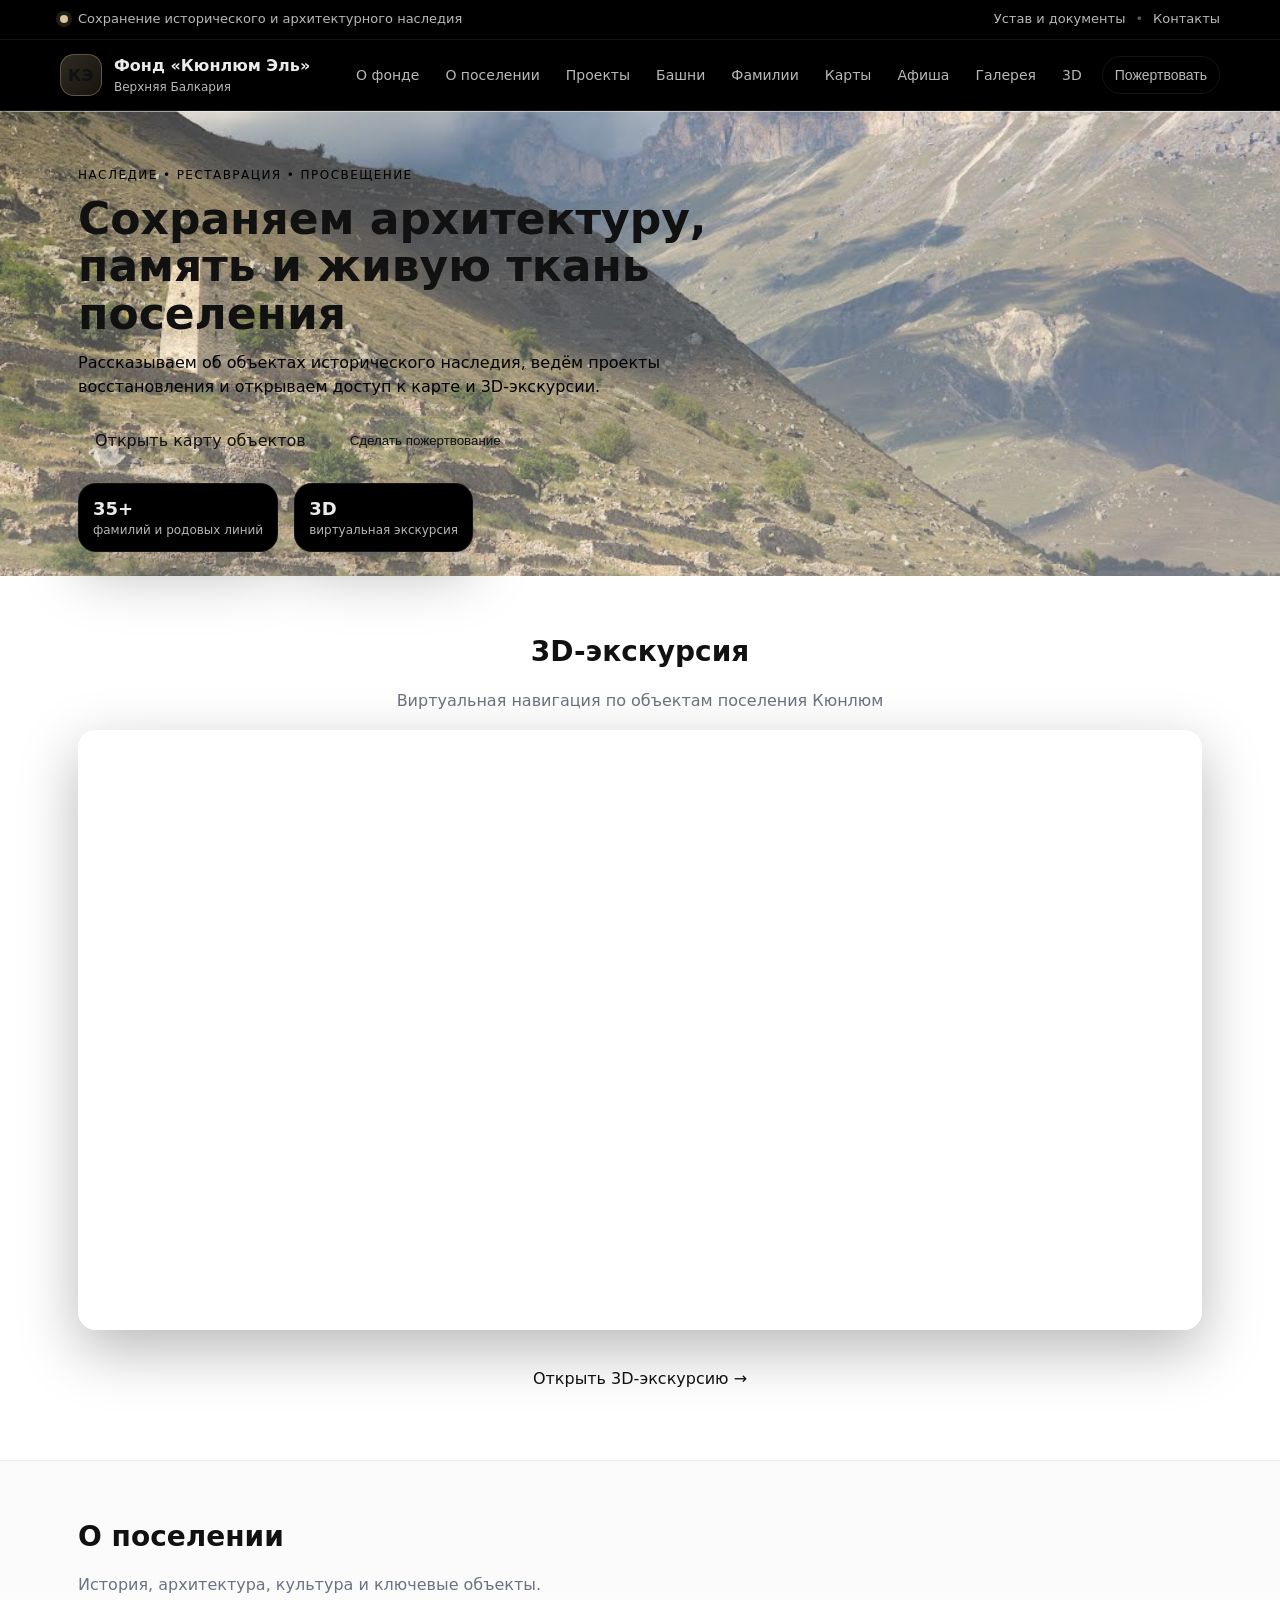
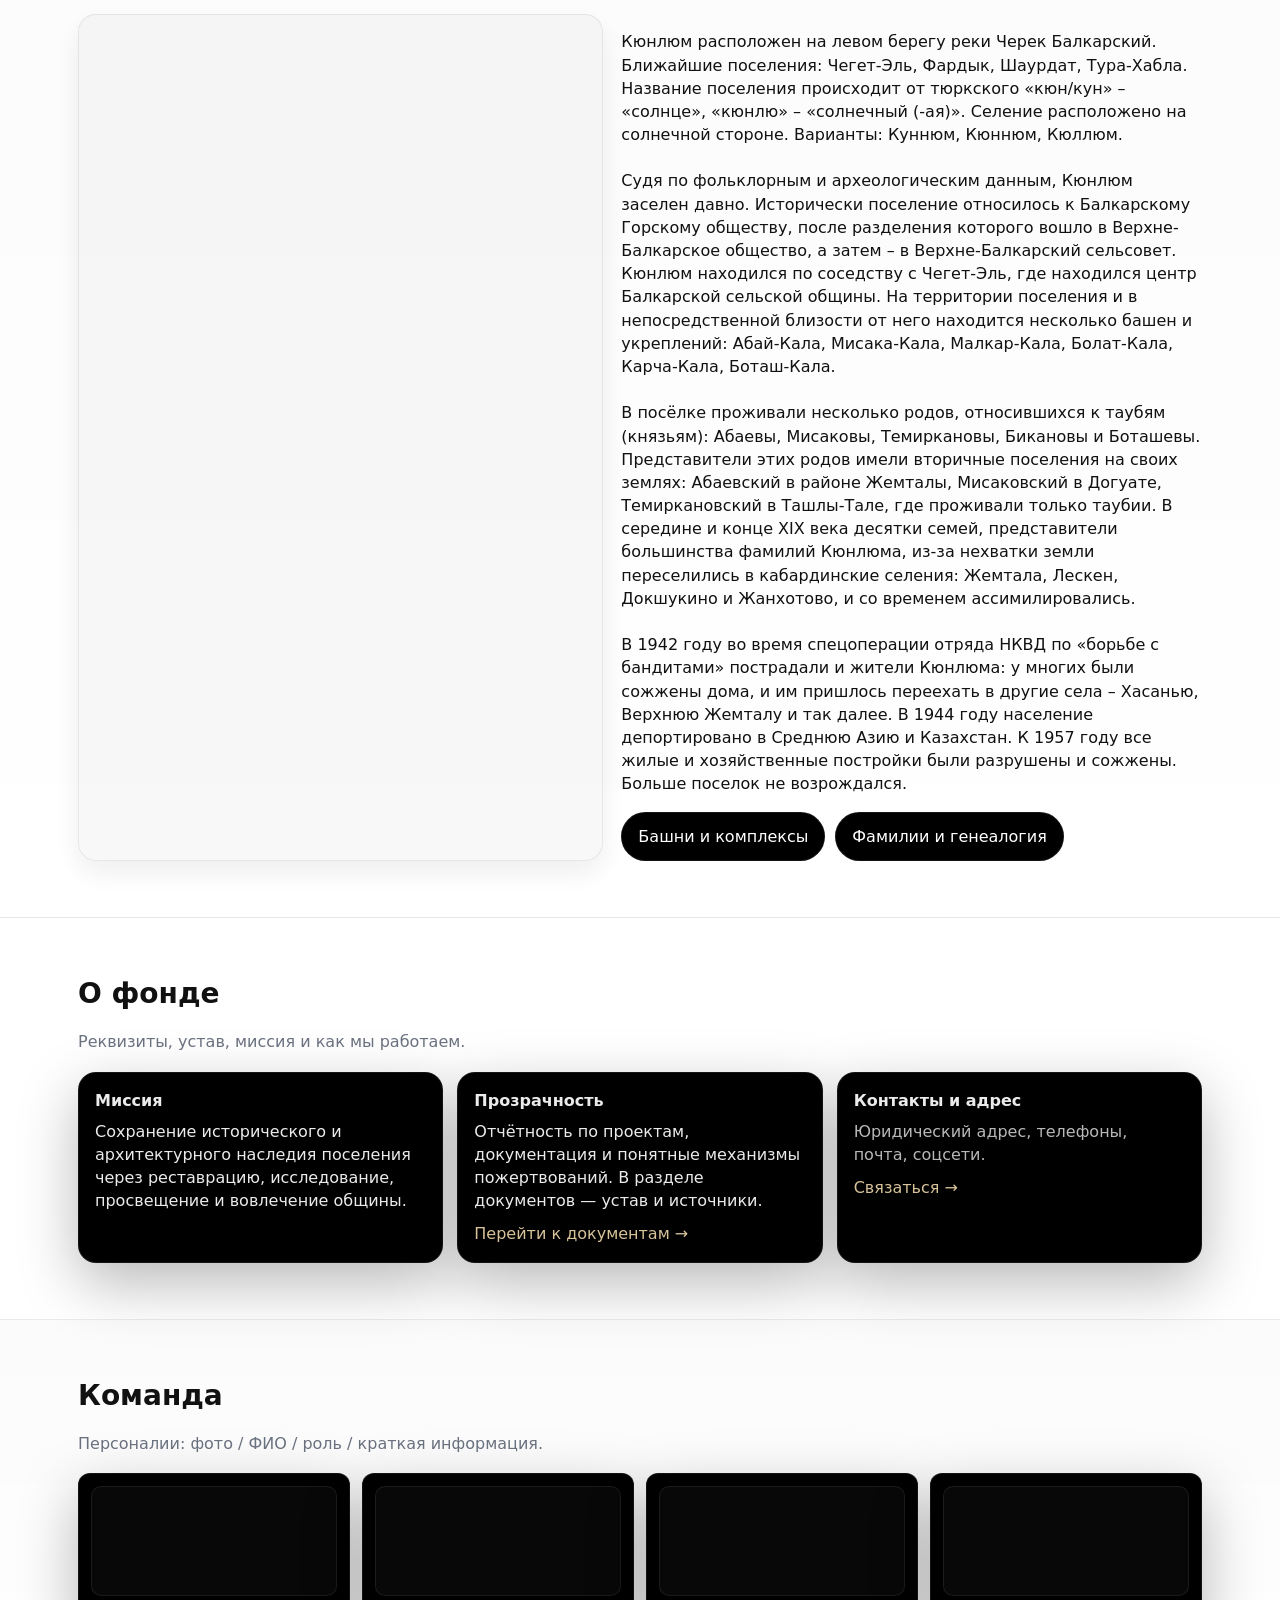
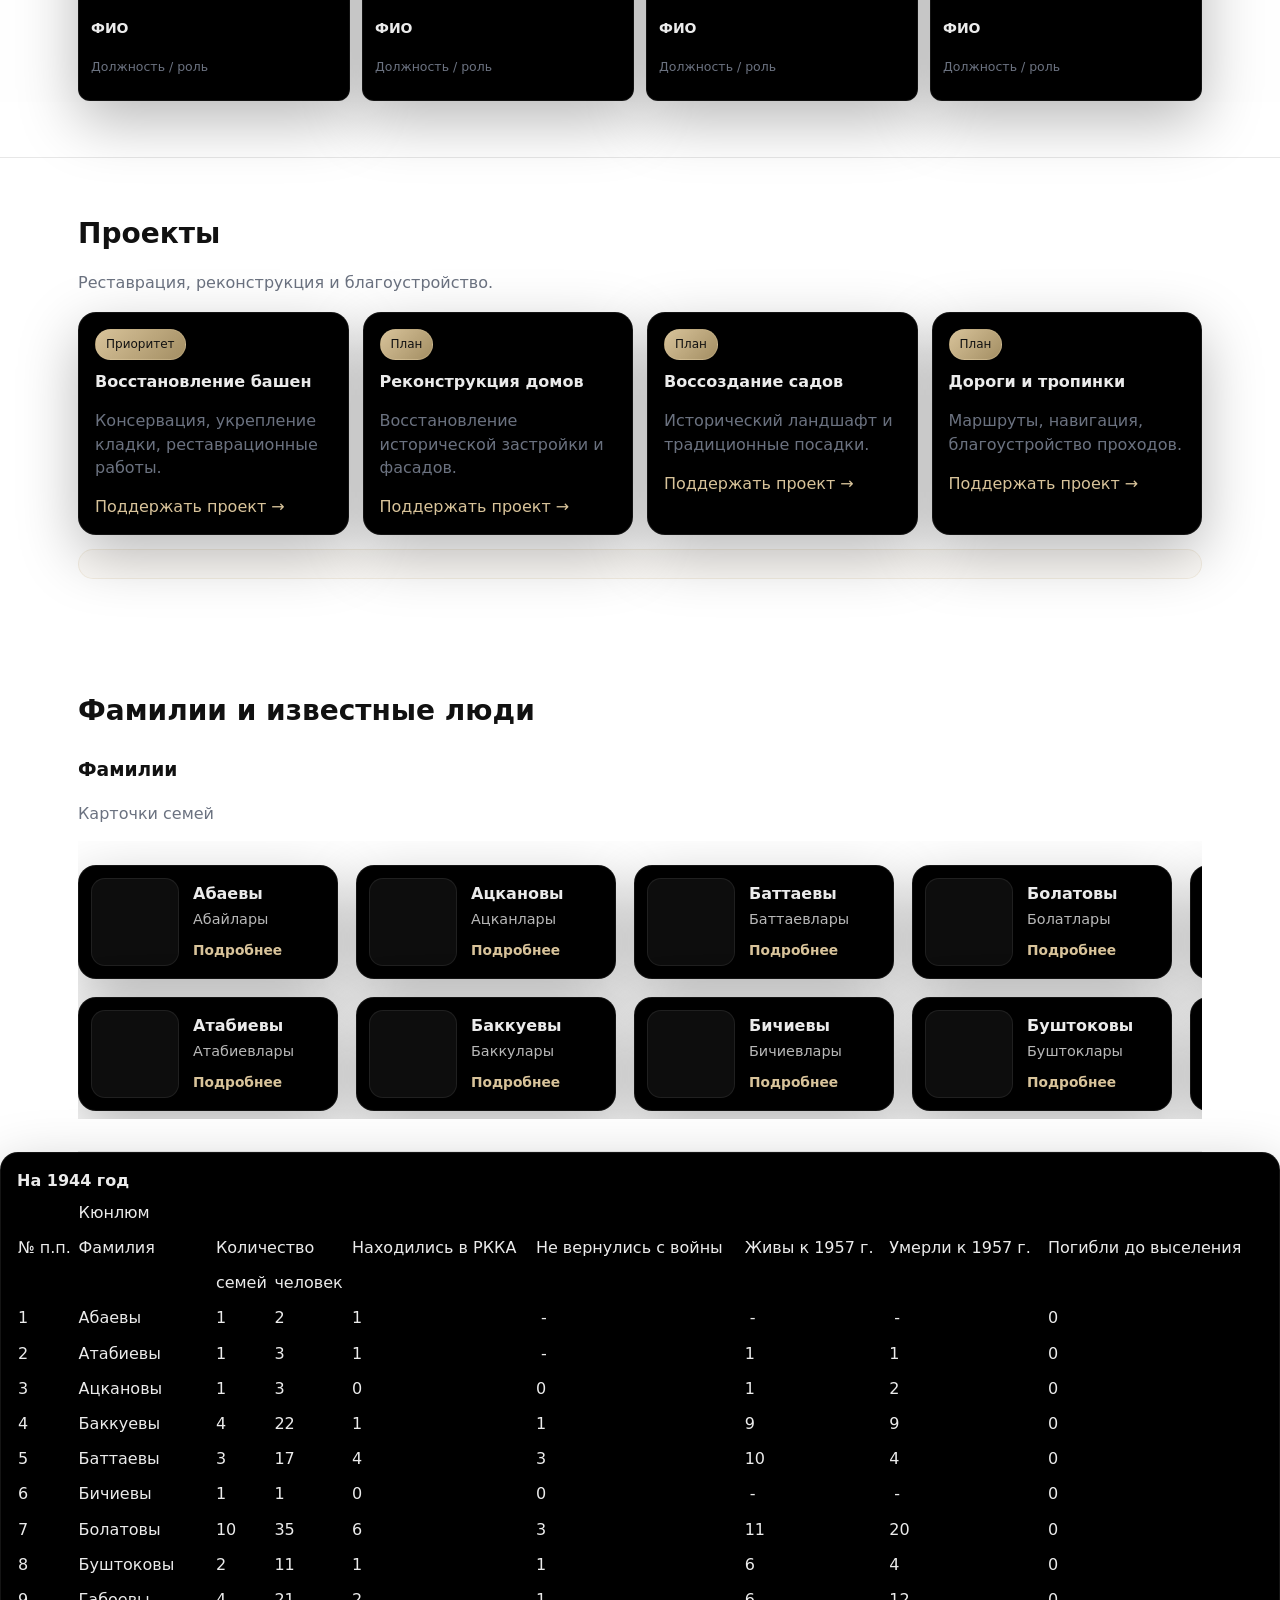
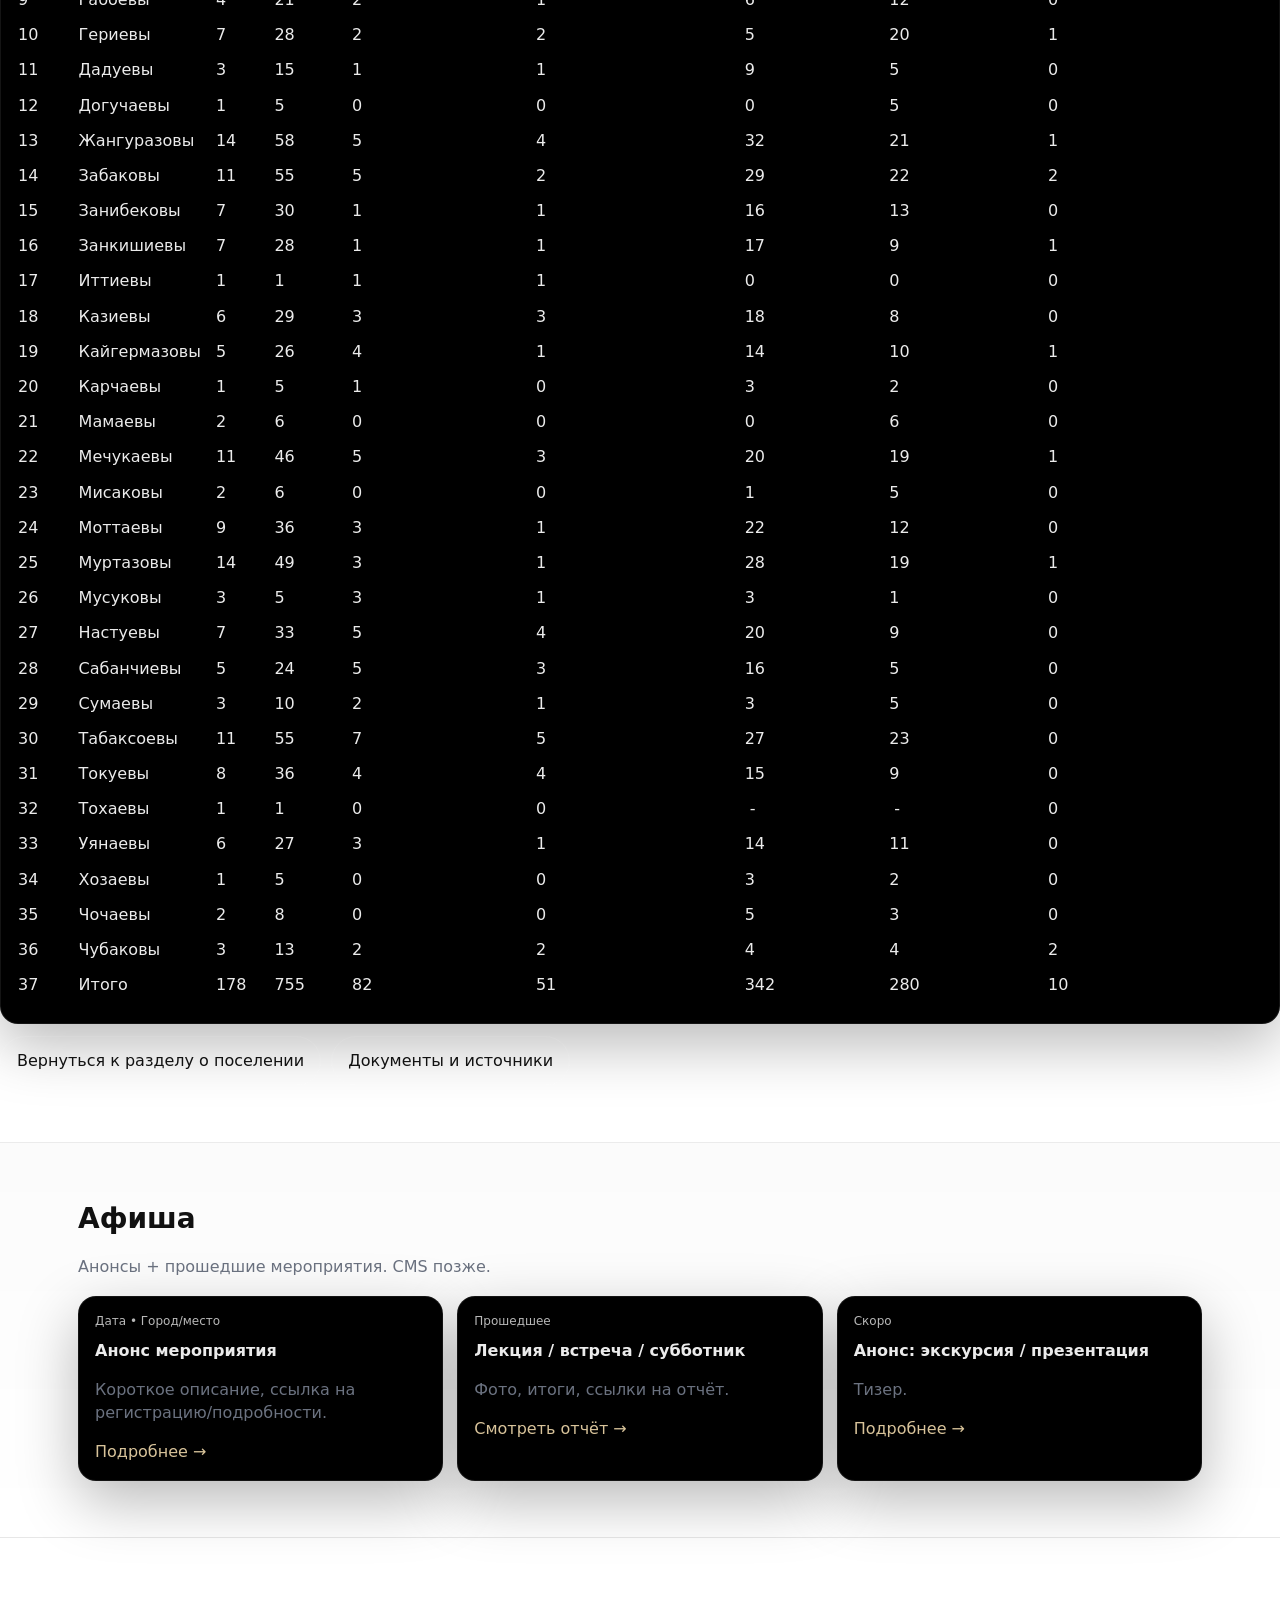
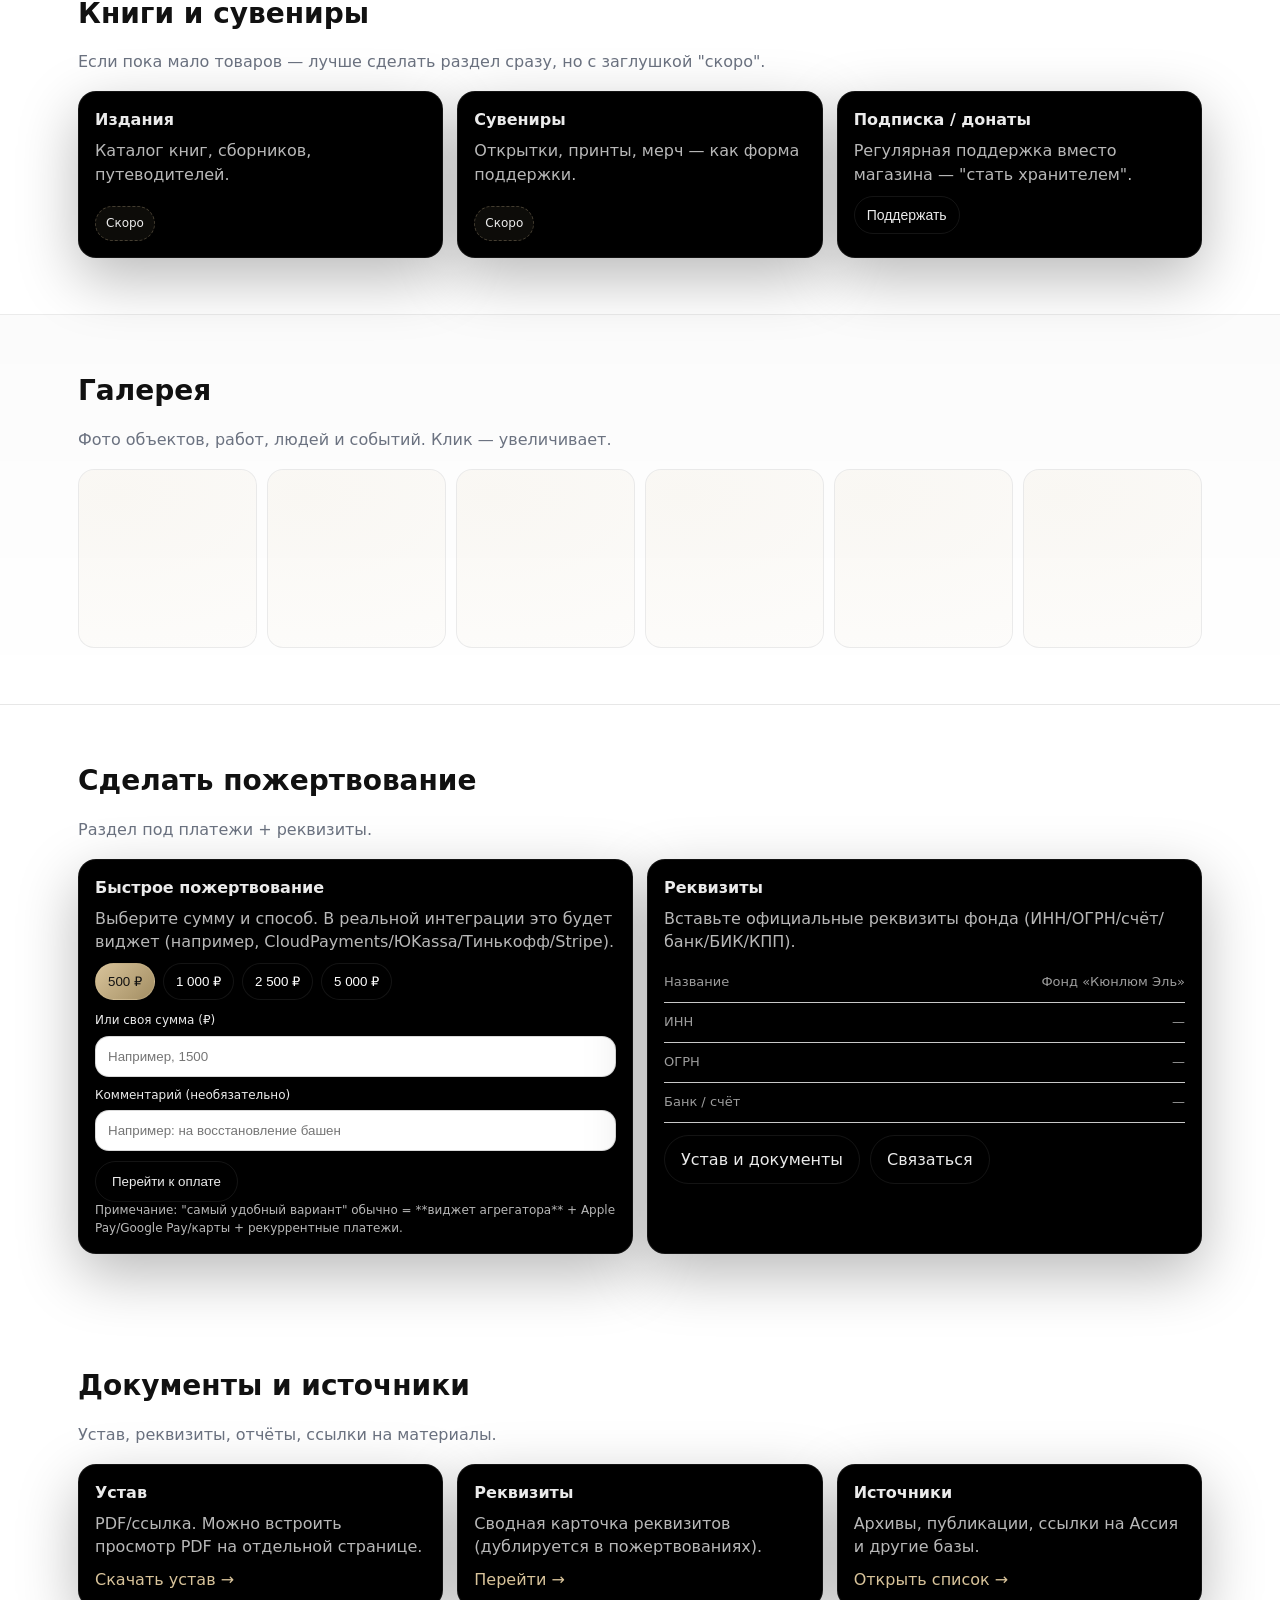
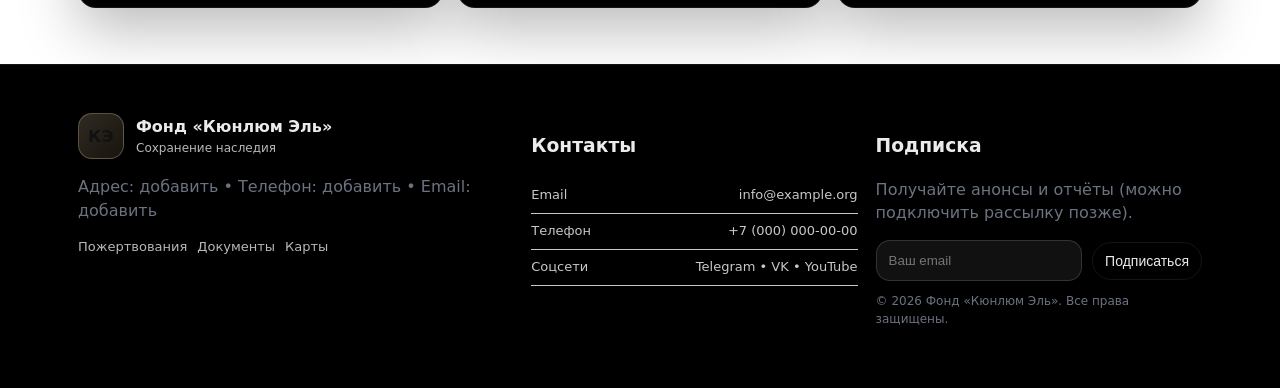
==== index.html @ fb8f4713 "blah blah" ====
<!DOCTYPE html>
<html lang="ru">
<head>
  <meta charset="utf-8" />
  <meta name="viewport" content="width=device-width, initial-scale=1" />
  <title>Фонд «Кюнлюм Эль» — наследие Верхней Балкарии</title>
  <meta
    name="description"
    content="Фонд «Кюнлюм Эль»: сохранение исторического и архитектурного наследия поселения. Проекты реставрации, карты объектов, 3D-экскурсия, пожертвования."
  />
  <link rel="stylesheet" href="styles.css" />
</head>

<body>
  <!-- Top notice -->
  <div class="topbar">
    <div class="container topbar__inner">
      <div class="topbar__left">
        <span class="dot"></span>
        <span>Сохранение исторического и архитектурного наследия</span>
      </div>
      <div class="topbar__right">
        <a class="topbar__link" href="#docs">Устав и документы</a>
        <span class="sep">•</span>
        <a class="topbar__link" href="#contacts">Контакты</a>
      </div>
    </div>
  </div>

  <!-- Header -->
  <header class="header" id="top">
    <div class="container header__inner">
      <a class="brand" href="#top" aria-label="На главную">
        <div class="brand__mark" aria-hidden="true">КЭ</div>
        <div class="brand__text">
          <div class="brand__title">Фонд «Кюнлюм Эль»</div>
          <div class="brand__subtitle">Верхняя Балкария</div>
        </div>
      </a>

      <nav class="nav" aria-label="Главное меню">
        <button
          class="nav__toggle"
          id="navToggle"
          aria-expanded="false"
          aria-controls="navMenu"
        >
          Меню
          <span class="nav__burger" aria-hidden="true"></span>
        </button>

        <div class="nav__menu" id="navMenu">
          <a href="#about">О фонде</a>
          <a href="#settlement">О поселении</a>
          <a href="#projects">Проекты</a>
          <a href="/towers.html">Башни</a>
          <a href="#families">Фамилии</a>
          <a href="#maps">Карты</a>
          <a href="#events">Афиша</a>
          <a href="#gallery">Галерея</a>
          <a href="#tour">3D</a>
          <button class="btn btn--primary btn--small" id="donateBtnTop">
            Пожертвовать
          </button>
        </div>
      </nav>
    </div>
  </header>

  <!-- Hero -->
  <section class="hero">
    <div class="hero__bg" aria-hidden="true"></div>
    <div class="container hero__inner">
      <div class="hero__content">
        <p class="eyebrow">Наследие • Реставрация • Просвещение</p>
        <h1>Сохраняем архитектуру, память и живую ткань поселения</h1>
        <p class="lead">
          Рассказываем об объектах исторического наследия, ведём проекты
          восстановления и открываем доступ к карте и 3D-экскурсии.
        </p>

        <div class="hero__actions">
          <a class="btn btn--ghost" href="#maps">Открыть карту объектов</a>
          <button class="btn btn--primary" id="donateBtnHero">
            Сделать пожертвование
          </button>
        </div>

        <div class="hero__stats">
          <div class="stat">
            <div class="stat__num">35+</div>
            <div class="stat__label">фамилий и родовых линий</div>
          </div>
          <div class="stat">
            <div class="stat__num">3D</div>
            <div class="stat__label">виртуальная экскурсия</div>
          </div>
        </div>
      </div>

      <!-- <div class="hero__card">
        <div class="card">
          <div class="card__title">Быстрые действия</div>
          <div class="card__list">
            <a class="card__item" href="#projects">Посмотреть проекты</a>
            <a class="card__item" href="#events">Ближайшие события</a>
            <a class="card__item" href="#gallery">Фотогалерея</a>
            <a class="card__item" href="#docs">Устав и реквизиты</a>
          </div>
          <div class="card__note"></div>
        </div>
      </div> -->
    </div>
  </section>


 <!-- 3D Tour -->
 <section class="section" id="tour">
  <div class="container">
    <div class="section__head">
      <h2>3D-экскурсия</h2>
      <p class="muted">Виртуальная навигация по объектам поселения Кюнлюм</p>
    </div>

    <div class="tour-container">
      <iframe 
        src="https://kunlum.website.yandexcloud.net/" 
        style="width: 100%; height: 600px; border: 1px solid var(--line-dark); border-radius: var(--r);"
        allow="fullscreen; picture-in-picture"
        loading="lazy"
        title="3D-экскурсия по поселению Кюнлюм">
      </iframe>
    </div>

    <div class="actions" style="margin-top: 18px; justify-content: center;">
      <a class="btn btn--primary" href="https://kunlum.website.yandexcloud.net/" target="_blank" rel="noopener noreferrer">
        Открыть 3D-экскурсию →
      </a>
    </div>
  </div>
</section>

 <!-- Settlement -->
 <section class="section section--alt" id="settlement">
  <div class="container">
    <div class="section__head">
      <h2>О поселении</h2>
      <p class="muted">История, архитектура, культура и ключевые объекты.</p>
    </div>

    <div class="split">
      <div class="split__media" aria-hidden="true">
        <div class="media media--photo"></div>
      </div>

      <div class="split__content">
        
        <p>
          Кюнлюм расположен на левом берегу реки Черек Балкарский. Ближайшие
          поселения: Чегет-Эль, Фардык, Шаурдат, Тура-Хабла. Название
          поселения происходит от тюркского «кюн/кун» – «солнце», «кюнлю» –
          «солнечный (-ая)». Селение расположено на солнечной стороне.
          Варианты: Куннюм, Кюннюм, Кюллюм.
          <br /><br />
          Судя по фольклорным и археологическим данным, Кюнлюм заселен давно.
          Исторически поселение относилось к Балкарскому Горскому обществу,
          после разделения которого вошло в Верхне-Балкарское общество, а
          затем – в Верхне-Балкарский сельсовет. Кюнлюм находился по
          соседству с Чегет-Эль, где находился центр Балкарской сельской
          общины. На территории поселения и в непосредственной близости от
          него находится несколько башен и укреплений: Абай-Кала,
          Мисака-Кала, Малкар-Кала, Болат-Кала, Карча-Кала, Боташ-Кала.

          <br /><br />
          В посёлке проживали несколько родов, относившихся к таубям
          (князьям): Абаевы, Мисаковы, Темиркановы, Бикановы и Боташевы.
          Представители этих родов имели вторичные поселения на своих землях:
          Абаевский в районе Жемталы, Мисаковский в Догуате, Темиркановский
          в Ташлы-Тале, где проживали только таубии.

          В середине и конце XIX века десятки семей, представители
          большинства фамилий Кюнлюма, из-за нехватки земли переселились в
          кабардинские селения: Жемтала, Лескен, Докшукино и Жанхотово, и со
          временем ассимилировались.

          <br /><br />
          В 1942 году во время спецоперации отряда НКВД по «борьбе с
          бандитами» пострадали и жители Кюнлюма: у многих были сожжены дома,
          и им пришлось переехать в другие села – Хасанью, Верхнюю Жемталу и
          так далее.

          В 1944 году население депортировано в Среднюю Азию и Казахстан. К
          1957 году все жилые и хозяйственные постройки были разрушены и
          сожжены. Больше поселок не возрождался.
        </p>

        <!-- <div class="bullets">
          <div class="bullet">
            <div class="bullet__icon" aria-hidden="true">⟡</div>
            <div>
              <div class="bullet__title">Архитектура</div>
              <div class="bullet__text muted">
                Сохранилась одна целая башня Абаевых и несколько разрушенных.
                Кюнлюм – это наиболее сохранившееся старинное селение на всей
                территории КЧР и КБР, посмотреть на него приезжает большое
                количество как туристов, так и жителей республики.
              </div>
            </div>
          </div>

          <div class="bullet">
            <div class="bullet__icon" aria-hidden="true">⟡</div>
            <div>
              <div class="bullet__title">Память</div>
              <div class="bullet__text muted">
                Родовые линии, известные люди, устная история.
              </div>
            </div>
          </div>

          <div class="bullet">
            <div class="bullet__icon" aria-hidden="true">⟡</div>
            <div>
              <div class="bullet__title">Доступность</div>
              <div class="bullet__text muted">
                Маршруты, тропы, инфраструктура, навигация.
              </div>
            </div>
          </div>
        </div> -->

        <div class="actions">
          <a class="btn btn" href="/towers.html">Башни и комплексы</a>
          <a class="btn btn" href="#families">Фамилии и генеалогия</a>
        </div>
      </div>
    </div>
  </div>
</section>



  <!-- About fund -->
  <section class="section" id="about">
    <div class="container">
      <div class="section__head">
        <h2>О фонде</h2>
        <p class="muted">Реквизиты, устав, миссия и как мы работаем.</p>
      </div>

      <div class="grid grid--3">
        <article class="panel">
          <h3>Миссия</h3>
          <p>
            Сохранение исторического и архитектурного наследия поселения через
            реставрацию, исследование, просвещение и вовлечение общины.
          </p>
        </article>

        <article class="panel">
          <h3>Прозрачность</h3>
          <p>
            Отчётность по проектам, документация и понятные механизмы
            пожертвований. В разделе документов — устав и источники.
          </p>
          <a class="link" href="#docs">Перейти к документам →</a>
        </article>

        <article class="panel">
          <h3>Контакты и адрес</h3>
          <p class="muted">Юридический адрес, телефоны, почта, соцсети.</p>
          <a class="link" href="#contacts">Связаться →</a>
        </article>
      </div>
    </div>
  </section>

   <!-- Team -->
   <section class="section section--alt" id="team">
    <div class="container">
      <div class="section__head">
        <h2>Команда</h2>
        <p class="muted">Персоналии: фото / ФИО / роль / краткая информация.</p>
      </div>

      <div class="grid grid--4">
        <article class="person">
          <div class="person__photo" aria-hidden="true"></div>
          <h3>ФИО</h3>
          <p class="muted">Должность / роль</p>
        </article>
        <article class="person">
          <div class="person__photo" aria-hidden="true"></div>
          <h3>ФИО</h3>
          <p class="muted">Должность / роль</p>
        </article>
        <article class="person">
          <div class="person__photo" aria-hidden="true"></div>
          <h3>ФИО</h3>
          <p class="muted">Должность / роль</p>
        </article>
        <article class="person">
          <div class="person__photo" aria-hidden="true"></div>
          <h3>ФИО</h3>
          <p class="muted">Должность / роль</p>
        </article>
      </div>
    </div>
  </section>


  <!-- Projects -->
  <section class="section" id="projects">
    <div class="container">
      <div class="section__head">
        <h2>Проекты</h2>
        <p class="muted">Реставрация, реконструкция и благоустройство.</p>
      </div>

      <div class="grid grid--4">
        <article class="project">
          <div class="project__tag">Приоритет</div>
          <h3>Восстановление башен</h3>
          <p class="muted">
            Консервация, укрепление кладки, реставрационные работы.
          </p>
          <a class="link" href="#donate">Поддержать проект →</a>
        </article>

        <article class="project">
          <div class="project__tag">План</div>
          <h3>Реконструкция домов</h3>
          <p class="muted">
            Восстановление исторической застройки и фасадов.
          </p>
          <a class="link" href="#donate">Поддержать проект →</a>
        </article>

        <article class="project">
          <div class="project__tag">План</div>
          <h3>Воссоздание садов</h3>
          <p class="muted">
            Исторический ландшафт и традиционные посадки.
          </p>
          <a class="link" href="#donate">Поддержать проект →</a>
        </article>

        <article class="project">
          <div class="project__tag">План</div>
          <h3>Дороги и тропинки</h3>
          <p class="muted">
            Маршруты, навигация, благоустройство проходов.
          </p>
          <a class="link" href="#donate">Поддержать проект →</a>
        </article>
      </div>

      <div class="note"></div>
    </div>
  </section>



    <!-- Maps
    <section class="section section--alt" id="maps">
      <div class="container">
        <div class="section__head">
          <h2>Карты объектов</h2>
          <p class="muted">Обычная карта + ссылка на интерактивную 3D-карту</p>
        </div>

        <div class="grid grid--2">
          <div class="panel">
            <h3>Обычная карта</h3>
            <p class="muted">Вариант 1: placeholder.</p>

            <div class="mapBox" role="img" aria-label="Заглушка для карты">
              <div class="mapBox__hint">Здесь будет карта (embed/API)</div>
            </div>

            <div class="actions">
              <a class="btn btn--ghost" href="#" id="mapLink">
                Открыть карту в новом окне
              </a>
              <button class="btn btn--primary" id="mapFilterBtn">
                Фильтры объектов
              </button>
            </div>
          </div>

          <div class="panel">
            <h3>Интерактивная 3D-карта</h3>
            <p class="muted">Короткое описание.</p>

            <div class="callout">
              <div class="callout__title">Виртуальная навигация по объектам</div>
              <div class="callout__text muted">
                Добавить ссылку на 3D. iframe можно встроить прямо на страницу.
              </div>
              <a class="btn btn--primary" href="#" id="map3dLink">
                Перейти к 3D-карте
              </a>
            </div>

            <div class="muted small"></div>
          </div>
        </div>
      </div>
    </section> -->

  <!-- Towers -->
  <!-- <section class="section section--alt" id="towers">
    <div class="container">
      <div class="section__head">
        <h2>Башни и башенные комплексы</h2>
        <p class="muted">Информация с Ассии</p>
      </div>

      <div class="grid grid--3">
        <article class="panel">
          <h3>Каталог объектов</h3>
          <p class="muted">
            Карточки: название, период, состояние, координаты, источник.
          </p>
          <a class="link" href="#maps">Смотреть на карте →</a>
        </article>

        <article class="panel">
          <h3>Источники</h3>
          <p class="muted">
            Ссылки на материалы, архивы, статьи и т. д..
          </p>
          <a class="link" href="#docs">Документы и источники →</a>
        </article>

        <article class="panel">
          <h3>Восстановление</h3>
          <p class="muted">
            Связь каталога с проектами реставрации "до/после".
          </p>
          <a class="link" href="#projects">Перейти к проектам →</a>
        </article>
      </div>
    </div>
  </section> -->

  <!-- Families -->
  <section class="section" id="families">
    <div class="container">
      <div class="section__head">
        <h2>Фамилии и известные люди</h2>
        <p class="muted"></p>
      </div>

      <!-- Family cards with expandable text -->
      <div class="familiesBlock">
        <div class="familiesHeader">
          <h3>Фамилии</h3>
          <p class="muted">Карточки семей</p>
        </div>

        <!-- FAMILY CARDS - ALL 36 FAMILIES -->
<!-- Copy this entire section and replace the existing familiesGrid in index.html -->

<div class="familiesScroll">
  <div class="familiesGrid">
    
    <!-- 1. Абаевы -->
    <details class="familyCard familyCard--compact">
      <summary class="familyCard__summary">
        <div class="familyCard__img" style="background-image: url('images/families/abaev.jpg')"></div>
        <div class="familyCard__head">
          <h3>Абаевы</h3>
          <p class="muted">Абайлары</p>
          <span class="familyCard__toggle">Подробнее</span>
        </div>
      </summary>
      <div class="familyCard__dropdown">
        <p>
          
          Абаевы – балкарский род, сформировавшийся в Балкарском ущелье, в селении Кюнлюм. Абаевы изначально жили в Кюнлюме, откуда отдельные ветви рода переселились в Ишканты, Хызны-Эль, Абаевский, Кашхатау, Верхне-Кожоково и т.д
          В настоящее время представители рода – балкарцы и карачаевцы. Однофамилцы есть у многих народов, в том числе и у кабардинцев, осетин и т.д., что видимо обьясненияется широким распространением имени Абай, ставшем впоследствии фамильным наименованием.
          Согласно преданию, балкарские Абаевы являются потомками легендарного Басиата, который со своим братом Бадинатом (Баделятом) стали родоначальниками балкарской и дигорской феодальной знати. В Балкарию пришел Басият, а его брат ушел в Дигорию. От Басията происходят Абаевы, Жанхотовы, Айдаболовы и Шахановы.
          Впоследствии от Абаевых отделились ветви Амирхановых и Боташевых, а от Айдаболовых – Биевых.  В.М. Батчаев определяет время появления Басиата концом XIV века.
          От Абаевых из Верхнего Кюнлюма отделились чегемские Гудуевы, за которыми сохранялся статус таубиев ( в некоторых источниках –чанка), они жили в поселках Жора и Верхний Актопрак.
          После установления Советской власти, весь род подвергся преследованиям в силу его принадлежности к высшему сословию и его представители были высланы за пределы Кабардино-Балкарии, или же сами покинули его пределы в силу политических причин и стеснении со стороны новой власти. 
          Из Абаевых известны:
          Абаев Сосран – олий Балкарии.
          Абаев Мисост – известный общественный деятель, историк.
          Абаев Султанбек –  известный музыкант, скрипач.
          Абаев Асланмурза-Хаджи – известный религиозный деятель приложивший много сил для исламизации населения в Черекском ущелье.
          </p>
      </div>
    </details>

    <!-- 2. Атабиевы -->
    <details class="familyCard familyCard--compact">
      <summary class="familyCard__summary">
        <div class="familyCard__img" style="background-image: url('images/families/default.jpg')"></div>
        <div class="familyCard__head">
          <h3>Атабиевы</h3>
          <p class="muted">Атабиевлары</p>
          <span class="familyCard__toggle">Подробнее</span>
        </div>
      </summary>
      <div class="familyCard__dropdown">
        <p></p>
      </div>
    </details>

    <!-- 3. Ацкановы -->
    <details class="familyCard familyCard--compact">
      <summary class="familyCard__summary">
        <div class="familyCard__img" style="background-image: url('images/families/default.jpg')"></div>
        <div class="familyCard__head">
          <h3>Ацкановы</h3>
          <p class="muted">Ацканлары</p>
          <span class="familyCard__toggle">Подробнее</span>
        </div>
      </summary>
      <div class="familyCard__dropdown">
        <p>На 1944 год в Кюнлюме проживала 1 семья (3 человека). Никто не служил в РККА. К 1957 году остался 1 человек, умерло 2.</p>
      </div>
    </details>

    <!-- 4. Баккуевы -->
    <details class="familyCard familyCard--compact">
      <summary class="familyCard__summary">
        <div class="familyCard__img" style="background-image: url('images/families/default.jpg')"></div>
        <div class="familyCard__head">
          <h3>Баккуевы</h3>
          <p class="muted">Баккулары</p>
          <span class="familyCard__toggle">Подробнее</span>
        </div>
      </summary>
      <div class="familyCard__dropdown">
        <p>На 1944 год в Кюнлюме проживало 4 семьи (22 человека). Один служил в РККА, один не вернулся с войны. К 1957 году осталось 9 человек, умерло 9.</p>
      </div>
    </details>

    <!-- 5. Баттаевы -->
    <details class="familyCard familyCard--compact">
      <summary class="familyCard__summary">
        <div class="familyCard__img" style="background-image: url('images/families/default.jpg')"></div>
        <div class="familyCard__head">
          <h3>Баттаевы</h3>
          <p class="muted">Баттаевлары</p>
          <span class="familyCard__toggle">Подробнее</span>
        </div>
      </summary>
      <div class="familyCard__dropdown">
        <p>На 1944 год в Кюнлюме проживало 3 семьи (17 человек). Четверо служили в РККА, трое не вернулись с войны. К 1957 году осталось 10 человек, умерло 4.</p>
      </div>
    </details>

    <!-- 6. Бичиевы -->
    <details class="familyCard familyCard--compact">
      <summary class="familyCard__summary">
        <div class="familyCard__img" style="background-image: url('images/families/default.jpg')"></div>
        <div class="familyCard__head">
          <h3>Бичиевы</h3>
          <p class="muted">Бичиевлары</p>
          <span class="familyCard__toggle">Подробнее</span>
        </div>
      </summary>
      <div class="familyCard__dropdown">
        <p>На 1944 год в Кюнлюме проживала 1 семья (1 человек). Никто не служил в РККА.</p>
      </div>
    </details>

    <!-- 7. Болатовы -->
    <details class="familyCard familyCard--compact">
      <summary class="familyCard__summary">
        <div class="familyCard__img" style="background-image: url('images/families/default.jpg')"></div>
        <div class="familyCard__head">
          <h3>Болатовы</h3>
          <p class="muted">Болатлары</p>
          <span class="familyCard__toggle">Подробнее</span>
        </div>
      </summary>
      <div class="familyCard__dropdown">
        <p>На 1944 год в Кюнлюме проживало 10 семей (35 человек). Шестеро служили в РККА, трое не вернулись с войны. К 1957 году осталось 11 человек, умерло 20.</p>
      </div>
    </details>

    <!-- 8. Буштоковы -->
    <details class="familyCard familyCard--compact">
      <summary class="familyCard__summary">
        <div class="familyCard__img" style="background-image: url('images/families/default.jpg')"></div>
        <div class="familyCard__head">
          <h3>Буштоковы</h3>
          <p class="muted">Буштоклары</p>
          <span class="familyCard__toggle">Подробнее</span>
        </div>
      </summary>
      <div class="familyCard__dropdown">
        <p>На 1944 год в Кюнлюме проживало 2 семьи (11 человек). Один служил в РККА, один не вернулся с войны. К 1957 году осталось 6 человек, умерло 4.</p>
      </div>
    </details>

    <!-- 9. Габоевы -->
    <details class="familyCard familyCard--compact">
      <summary class="familyCard__summary">
        <div class="familyCard__img" style="background-image: url('images/families/default.jpg')"></div>
        <div class="familyCard__head">
          <h3>Габоевы</h3>
          <p class="muted">Габулары</p>
          <span class="familyCard__toggle">Подробнее</span>
        </div>
      </summary>
      <div class="familyCard__dropdown">
        <p>На 1944 год в Кюнлюме проживало 4 семьи (21 человек). Двое служили в РККА, один не вернулся с войны. К 1957 году осталось 6 человек, умерло 12.</p>
      </div>
    </details>

    <!-- 10. Гериевы -->
    <details class="familyCard familyCard--compact">
      <summary class="familyCard__summary">
        <div class="familyCard__img" style="background-image: url('images/families/default.jpg')"></div>
        <div class="familyCard__head">
          <h3>Гериевы</h3>
          <p class="muted">Геридилары</p>
          <span class="familyCard__toggle">Подробнее</span>
        </div>
      </summary>
      <div class="familyCard__dropdown">
        <p>На 1944 год в Кюнлюме проживало 7 семей (28 человек). Двое служили в РККА, двое не вернулись с войны. К 1957 году осталось 5 человек, умерло 20. Один человек погиб до выселения.</p>
      </div>
    </details>

    <!-- 11. Дадуевы -->
    <details class="familyCard familyCard--compact">
      <summary class="familyCard__summary">
        <div class="familyCard__img" style="background-image: url('images/families/default.jpg')"></div>
        <div class="familyCard__head">
          <h3>Дадуевы</h3>
          <p class="muted">Дадулары</p>
          <span class="familyCard__toggle">Подробнее</span>
        </div>
      </summary>
      <div class="familyCard__dropdown">
        <p>На 1944 год в Кюнлюме проживало 3 семьи (15 человек). Один служил в РККА, один не вернулся с войны. К 1957 году осталось 9 человек, умерло 5.</p>
      </div>
    </details>

    <!-- 12. Догучаевы -->
    <details class="familyCard familyCard--compact">
      <summary class="familyCard__summary">
        <div class="familyCard__img" style="background-image: url('images/families/default.jpg')"></div>
        <div class="familyCard__head">
          <h3>Догучаевы</h3>
          <p class="muted">Догучалары</p>
          <span class="familyCard__toggle">Подробнее</span>
        </div>
      </summary>
      <div class="familyCard__dropdown">
        <p>На 1944 год в Кюнлюме проживала 1 семья (5 человек). Никто не служил в РККА. К 1957 году никто не остался, умерло 5.</p>
      </div>
    </details>

    <!-- 13. Жангуразовы -->
    <details class="familyCard familyCard--compact">
      <summary class="familyCard__summary">
        <div class="familyCard__img" style="background-image: url('images/families/default.jpg')"></div>
        <div class="familyCard__head">
          <h3>Жангуразовы</h3>
          <p class="muted">Жангуразлары</p>
          <span class="familyCard__toggle">Подробнее</span>
        </div>
      </summary>
      <div class="familyCard__dropdown">
        <p>На 1944 год в Кюнлюме проживало 14 семей (58 человек). Пятеро служили в РККА, четверо не вернулись с войны. К 1957 году осталось 32 человека, умерло 21. Один человек погиб до выселения.</p>
      </div>
    </details>

    <!-- 14. Забаковы -->
    <details class="familyCard familyCard--compact">
      <summary class="familyCard__summary">
        <div class="familyCard__img" style="background-image: url('images/families/default.jpg')"></div>
        <div class="familyCard__head">
          <h3>Забаковы</h3>
          <p class="muted">Забаклары</p>
          <span class="familyCard__toggle">Подробнее</span>
        </div>
      </summary>
      <div class="familyCard__dropdown">
        <p>На 1944 год в Кюнлюме проживало 11 семей (55 человек). Пятеро служили в РККА, двое не вернулись с войны. К 1957 году осталось 29 человек, умерло 22. Двое погибли до выселения.</p>
      </div>
    </details>

    <!-- 15. Занибековы -->
    <details class="familyCard familyCard--compact">
      <summary class="familyCard__summary">
        <div class="familyCard__img" style="background-image: url('images/families/default.jpg')"></div>
        <div class="familyCard__head">
          <h3>Занибековы</h3>
          <p class="muted">Заниб Екалары</p>
          <span class="familyCard__toggle">Подробнее</span>
        </div>
      </summary>
      <div class="familyCard__dropdown">
        <p>На 1944 год в Кюнлюме проживало 7 семей (30 человек). Один служил в РККА, один не вернулся с войны. К 1957 году осталось 16 человек, умерло 13.</p>
      </div>
    </details>

    <!-- 16. Занкишиевы -->
    <details class="familyCard familyCard--compact">
      <summary class="familyCard__summary">
        <div class="familyCard__img" style="background-image: url('images/families/default.jpg')"></div>
        <div class="familyCard__head">
          <h3>Занкишиевы</h3>
          <p class="muted">Занкишилары</p>
          <span class="familyCard__toggle">Подробнее</span>
        </div>
      </summary>
      <div class="familyCard__dropdown">
        <p>На 1944 год в Кюнлюме проживало 7 семей (28 человек). Один служил в РККА, один не вернулся с войны. К 1957 году осталось 17 человек, умерло 9. Один человек погиб до выселения.</p>
      </div>
    </details>

    <!-- 17. Иттиевы -->
    <details class="familyCard familyCard--compact">
      <summary class="familyCard__summary">
        <div class="familyCard__img" style="background-image: url('images/families/default.jpg')"></div>
        <div class="familyCard__head">
          <h3>Иттиевы</h3>
          <p class="muted">Иттилары</p>
          <span class="familyCard__toggle">Подробнее</span>
        </div>
      </summary>
      <div class="familyCard__dropdown">
        <p>На 1944 год в Кюнлюме проживала 1 семья (1 человек). Один служил в РККА и не вернулся с войны.</p>
      </div>
    </details>

    <!-- 18. Казиевы -->
    <details class="familyCard familyCard--compact">
      <summary class="familyCard__summary">
        <div class="familyCard__img" style="background-image: url('images/families/default.jpg')"></div>
        <div class="familyCard__head">
          <h3>Казиевы</h3>
          <p class="muted">Казилары</p>
          <span class="familyCard__toggle">Подробнее</span>
        </div>
      </summary>
      <div class="familyCard__dropdown">
        <p>На 1944 год в Кюнлюме проживало 6 семей (29 человек). Трое служили в РККА, трое не вернулись с войны. К 1957 году осталось 18 человек, умерло 8.</p>
      </div>
    </details>

    <!-- 19. Кайгермазовы -->
    <details class="familyCard familyCard--compact">
      <summary class="familyCard__summary">
        <div class="familyCard__img" style="background-image: url('images/families/default.jpg')"></div>
        <div class="familyCard__head">
          <h3>Кайгермазовы</h3>
          <p class="muted">Кайгермазлары</p>
          <span class="familyCard__toggle">Подробнее</span>
        </div>
      </summary>
      <div class="familyCard__dropdown">
        <p>На 1944 год в Кюнлюме проживало 5 семей (26 человек). Четверо служили в РККА, один не вернулся с войны. К 1957 году осталось 14 человек, умерло 10. Один человек погиб до выселения.</p>
      </div>
    </details>

    <!-- 20. Карчаевы -->
    <details class="familyCard familyCard--compact">
      <summary class="familyCard__summary">
        <div class="familyCard__img" style="background-image: url('images/families/default.jpg')"></div>
        <div class="familyCard__head">
          <h3>Карчаевы</h3>
          <p class="muted">Карчалары</p>
          <span class="familyCard__toggle">Подробнее</span>
        </div>
      </summary>
      <div class="familyCard__dropdown">
        <p>На 1944 год в Кюнлюме проживала 1 семья (5 человек). Один служил в РККА. К 1957 году осталось 3 человека, умерло 2.</p>
      </div>
    </details>

    <!-- 21. Мамаевы -->
    <details class="familyCard familyCard--compact">
      <summary class="familyCard__summary">
        <div class="familyCard__img" style="background-image: url('images/families/default.jpg')"></div>
        <div class="familyCard__head">
          <h3>Мамаевы</h3>
          <p class="muted">Мамалары</p>
          <span class="familyCard__toggle">Подробнее</span>
        </div>
      </summary>
      <div class="familyCard__dropdown">
        <p>На 1944 год в Кюнlюме проживало 2 семьи (6 человек). Никто не служил в РККА. К 1957 году никто не остался, умерло 6.</p>
      </div>
    </details>

    <!-- 22. Мечукаевы -->
    <details class="familyCard familyCard--compact">
      <summary class="familyCard__summary">
        <div class="familyCard__img" style="background-image: url('images/families/default.jpg')"></div>
        <div class="familyCard__head">
          <h3>Мечукаевы</h3>
          <p class="muted">Мечукалары</p>
          <span class="familyCard__toggle">Подробнее</span>
        </div>
      </summary>
      <div class="familyCard__dropdown">
        <p>На 1944 год в Кюнlюме проживало 11 семей (46 человек). Пятеро служили в РККА, трое не вернулись с войны. К 1957 году осталось 20 человек, умерло 19. Один человек погиб до выселения.</p>
      </div>
    </details>

    <!-- 23. Мисаковы -->
    <details class="familyCard familyCard--compact">
      <summary class="familyCard__summary">
        <div class="familyCard__img" style="background-image: url('images/families/misakov.jpg')"></div>
        <div class="familyCard__head">
          <h3>Мисаковы</h3>
          <p class="muted">Мисакалары</p>
          <span class="familyCard__toggle">Подробнее</span>
        </div>
      </summary>
      <div class="familyCard__dropdown">
        <p>Княжеский род Мисаковых относился к таубям (князьям) Кюнlюма. На 1944 год в поселении проживало 2 семьи (6 человек). Род имел вторичное поселение в Догуате. К 1957 году остался 1 человек, умерло 5.</p>
      </div>
    </details>

    <!-- 24. Моттаевы -->
    <details class="familyCard familyCard--compact">
      <summary class="familyCard__summary">
        <div class="familyCard__img" style="background-image: url('images/families/default.jpg')"></div>
        <div class="familyCard__head">
          <h3>Моттаевы</h3>
          <p class="muted">Моттаевлары</p>
          <span class="familyCard__toggle">Подробнее</span>
        </div>
      </summary>
      <div class="familyCard__dropdown">
        <p>На 1944 год в Кюнlюме проживало 9 семей (36 человек). Трое служили в РККА, один не вернулся с войны. К 1957 году осталось 22 человека, умерло 12.</p>
      </div>
    </details>

    <!-- 25. Муртазовы -->
    <details class="familyCard familyCard--compact">
      <summary class="familyCard__summary">
        <div class="familyCard__img" style="background-image: url('images/families/default.jpg')"></div>
        <div class="familyCard__head">
          <h3>Муртазовы</h3>
          <p class="muted">Муртазлары</p>
          <span class="familyCard__toggle">Подробнее</span>
        </div>
      </summary>
      <div class="familyCard__dropdown">
        <p>На 1944 год в Кюнlюме проживало 14 семей (49 человек). Трое служили в РККА, один не вернулся с войны. К 1957 году осталось 28 человек, умерло 19. Один человек погиб до выселения.</p>
      </div>
    </details>

    <!-- 26. Мусуковы -->
    <details class="familyCard familyCard--compact">
      <summary class="familyCard__summary">
        <div class="familyCard__img" style="background-image: url('images/families/default.jpg')"></div>
        <div class="familyCard__head">
          <h3>Мусуковы</h3>
          <p class="muted">Мусуклары</p>
          <span class="familyCard__toggle">Подробнее</span>
        </div>
      </summary>
      <div class="familyCard__dropdown">
        <p>На 1944 год в Кюнlюме проживало 3 семьи (5 человек). Трое служили в РККА, один не вернулся с войны. К 1957 году осталось 3 человека, умер 1.</p>
      </div>
    </details>

    <!-- 27. Настуевы -->
    <details class="familyCard familyCard--compact">
      <summary class="familyCard__summary">
        <div class="familyCard__img" style="background-image: url('images/families/default.jpg')"></div>
        <div class="familyCard__head">
          <h3>Настуевы</h3>
          <p class="muted">Настулары</p>
          <span class="familyCard__toggle">Подробнее</span>
        </div>
      </summary>
      <div class="familyCard__dropdown">
        <p>На 1944 год в Кюнlюме проживало 7 семей (33 человека). Пятеро служили в РККА, четверо не вернулись с войны. К 1957 году осталось 20 человек, умерло 9.</p>
      </div>
    </details>

    <!-- 28. Сабанчиевы -->
    <details class="familyCard familyCard--compact">
      <summary class="familyCard__summary">
        <div class="familyCard__img" style="background-image: url('images/families/default.jpg')"></div>
        <div class="familyCard__head">
          <h3>Сабанчиевы</h3>
          <p class="muted">Сабанчилары</p>
          <span class="familyCard__toggle">Подробнее</span>
        </div>
      </summary>
      <div class="familyCard__dropdown">
        <p>На 1944 год в Кюнlюме проживало 5 семей (24 человека). Пятеро служили в РККА, трое не вернулись с войны. К 1957 году осталось 16 человек, умерло 5.</p>
      </div>
    </details>

    <!-- 29. Сумаевы -->
    <details class="familyCard familyCard--compact">
      <summary class="familyCard__summary">
        <div class="familyCard__img" style="background-image: url('images/families/default.jpg')"></div>
        <div class="familyCard__head">
          <h3>Сумаевы</h3>
          <p class="muted">Сумалары</p>
          <span class="familyCard__toggle">Подробнее</span>
        </div>
      </summary>
      <div class="familyCard__dropdown">
        <p>На 1944 год в Кюнlюме проживало 3 семьи (10 человек). Двое служили в РККА, один не вернулся с войны. К 1957 году осталось 3 человека, умерло 5.</p>
      </div>
    </details>

    <!-- 30. Табаксоевы -->
    <details class="familyCard familyCard--compact">
      <summary class="familyCard__summary">
        <div class="familyCard__img" style="background-image: url('images/families/default.jpg')"></div>
        <div class="familyCard__head">
          <h3>Табаксоевы</h3>
          <p class="muted">Табаксулары</p>
          <span class="familyCard__toggle">Подробнее</span>
        </div>
      </summary>
      <div class="familyCard__dropdown">
        <p>На 1944 год в Кюнlюме проживало 11 семей (55 человек). Семеро служили в РККА, пятеро не вернулись с войны. К 1957 году осталось 27 человек, умерло 23.</p>
      </div>
    </details>

    <!-- 31. Токуевы -->
    <details class="familyCard familyCard--compact">
      <summary class="familyCard__summary">
        <div class="familyCard__img" style="background-image: url('images/families/default.jpg')"></div>
        <div class="familyCard__head">
          <h3>Токуевы</h3>
          <p class="muted">Токулары</p>
          <span class="familyCard__toggle">Подробнее</span>
        </div>
      </summary>
      <div class="familyCard__dropdown">
        <p>На 1944 год в Кюнlюме проживало 8 семей (36 человек). Четверо служили в РККА, четверо не вернулись с войны. К 1957 году осталось 15 человек, умерло 9.</p>
      </div>
    </details>

    <!-- 32. Тохаевы -->
    <details class="familyCard familyCard--compact">
      <summary class="familyCard__summary">
        <div class="familyCard__img" style="background-image: url('images/families/default.jpg')"></div>
        <div class="familyCard__head">
          <h3>Тохаевы</h3>
          <p class="muted">Тохалары</p>
          <span class="familyCard__toggle">Подробнее</span>
        </div>
      </summary>
      <div class="familyCard__dropdown">
        <p>На 1944 год в Кюнlюме проживала 1 семья (1 человек).</p>
      </div>
    </details>

    <!-- 33. Уянаевы -->
    <details class="familyCard familyCard--compact">
      <summary class="familyCard__summary">
        <div class="familyCard__img" style="background-image: url('images/families/default.jpg')"></div>
        <div class="familyCard__head">
          <h3>Уянаевы</h3>
          <p class="muted">Уянаевлары</p>
          <span class="familyCard__toggle">Подробнее</span>
        </div>
      </summary>
      <div class="familyCard__dropdown">
        <p>На 1944 год в Кюнlюме проживало 6 семей (27 человек). Трое служили в РККА, один не вернулся с войны. К 1957 году осталось 14 человек, умерло 11.</p>
      </div>
    </details>

    <!-- 34. Хозаевы -->
    <details class="familyCard familyCard--compact">
      <summary class="familyCard__summary">
        <div class="familyCard__img" style="background-image: url('images/families/default.jpg')"></div>
        <div class="familyCard__head">
          <h3>Хозаевы</h3>
          <p class="muted">Хозалары</p>
          <span class="familyCard__toggle">Подробнее</span>
        </div>
      </summary>
      <div class="familyCard__dropdown">
        <p>На 1944 год в Кюнlюме проживала 1 семья (5 человек). Никто не служил в РККА. К 1957 году осталось 3 человека, умерло 2.</p>
      </div>
    </details>

    <!-- 35. Чочаевы -->
    <details class="familyCard familyCard--compact">
      <summary class="familyCard__summary">
        <div class="familyCard__img" style="background-image: url('images/families/default.jpg')"></div>
        <div class="familyCard__head">
          <h3>Чочаевы</h3>
          <p class="muted">Чочалары</p>
          <span class="familyCard__toggle">Подробнее</span>
        </div>
      </summary>
      <div class="familyCard__dropdown">
        <p>На 1944 год в Кюнlюме проживало 2 семьи (8 человек). Никто не служил в РККА. К 1957 году осталось 5 человек, умерло 3.</p>
      </div>
    </details>

    <!-- 36. Чубаковы -->
    <details class="familyCard familyCard--compact">
      <summary class="familyCard__summary">
        <div class="familyCard__img" style="background-image: url('images/families/default.jpg')"></div>
        <div class="familyCard__head">
          <h3>Чубаковы</h3>
          <p class="muted">Чубаклары</p>
          <span class="familyCard__toggle">Подробнее</span>
        </div>
      </summary>
      <div class="familyCard__dropdown">
        <p>На 1944 год в Кюнlюме проживало 3 семьи (13 человек). Двое служили в РККА, двое не вернулись с войны. К 1957 году осталось 4 человека, умерло 4. Двое погибли до выселения.</p>
      </div>
    </details>

  </div>
</div>
        </div>
      </div>

      <!-- Family table -->
      <article class="panel">
        <h3 style="text-align: justify">На 1944 год</h3>

        <div style="overflow: auto; -webkit-overflow-scrolling: touch">
          <table border="0" style="width: 100%; border-collapse: collapse">
            <tbody>
              <tr>
                <td>&nbsp;</td>
                <td><p>Кюнлюм</p></td>
                <td>&nbsp;</td>
                <td>&nbsp;</td>
                <td>&nbsp;</td>
                <td>&nbsp;</td>
                <td>&nbsp;</td>
                <td>&nbsp;</td>
                <td>&nbsp;</td>
                <td>&nbsp;</td>
              </tr>
              <tr>
                <td><p>№ п.п.</p></td>
                <td><p>Фамилия</p></td>
                <td colspan="2"><p>Количество</p></td>
                <td><p>Находились в РККА</p></td>
                <td><p>Не вернулись с войны</p></td>
                <td><p>Живы к 1957 г.</p></td>
                <td><p>Умерли к 1957 г.</p></td>
                <td colspan="2"><p>Погибли до выселения</p></td>
              </tr>
              <tr>
                <td>&nbsp;</td>
                <td>&nbsp;</td>
                <td><p>семей</p></td>
                <td><p>человек</p></td>
                <td>&nbsp;</td>
                <td>&nbsp;</td>
                <td>&nbsp;</td>
                <td>&nbsp;</td>
                <td colspan="2">&nbsp;</td>
              </tr>

              <tr>
                <td><p>1</p></td>
                <td><p>Абаевы</p></td>
                <td><p>1</p></td>
                <td><p>2</p></td>
                <td><p>1</p></td>
                <td><p>&nbsp;-</p></td>
                <td><p>&nbsp;-</p></td>
                <td><p>&nbsp;-</p></td>
                <td colspan="2"><p>0</p></td>
              </tr>
              <tr>
                <td><p>2</p></td>
                <td><p>Атабиевы</p></td>
                <td><p>1</p></td>
                <td><p>3</p></td>
                <td><p>1</p></td>
                <td><p>&nbsp;-</p></td>
                <td><p>1</p></td>
                <td><p>1</p></td>
                <td colspan="2"><p>0</p></td>
              </tr>
              <tr>
                <td><p>3</p></td>
                <td><p>Ацкановы</p></td>
                <td><p>1</p></td>
                <td><p>3</p></td>
                <td><p>0</p></td>
                <td><p>0</p></td>
                <td><p>1</p></td>
                <td><p>2</p></td>
                <td colspan="2"><p>0</p></td>
              </tr>
              <tr>
                <td><p>4</p></td>
                <td><p>Баккуевы</p></td>
                <td><p>4</p></td>
                <td><p>22</p></td>
                <td><p>1</p></td>
                <td><p>1</p></td>
                <td><p>9</p></td>
                <td><p>9</p></td>
                <td colspan="2"><p>0</p></td>
              </tr>
              <tr>
                <td><p>5</p></td>
                <td><p>Баттаевы</p></td>
                <td><p>3</p></td>
                <td><p>17</p></td>
                <td><p>4</p></td>
                <td><p>3</p></td>
                <td><p>10</p></td>
                <td><p>4</p></td>
                <td colspan="2"><p>0</p></td>
              </tr>
              <tr>
                <td><p>6</p></td>
                <td><p>Бичиевы</p></td>
                <td><p>1</p></td>
                <td><p>1</p></td>
                <td><p>0</p></td>
                <td><p>0</p></td>
                <td><p>&nbsp;-</p></td>
                <td><p>&nbsp;-</p></td>
                <td colspan="2"><p>0</p></td>
              </tr>
              <tr>
                <td><p>7</p></td>
                <td><p>Болатовы</p></td>
                <td><p>10</p></td>
                <td><p>35</p></td>
                <td><p>6</p></td>
                <td><p>3</p></td>
                <td><p>11</p></td>
                <td><p>20</p></td>
                <td colspan="2"><p>0</p></td>
              </tr>
              <tr>
                <td><p>8</p></td>
                <td><p>Буштоковы</p></td>
                <td><p>2</p></td>
                <td><p>11</p></td>
                <td><p>1</p></td>
                <td><p>1</p></td>
                <td><p>6</p></td>
                <td><p>4</p></td>
                <td colspan="2"><p>0</p></td>
              </tr>
              <tr>
                <td><p>9</p></td>
                <td><p>Габоевы</p></td>
                <td><p>4</p></td>
                <td><p>21</p></td>
                <td><p>2</p></td>
                <td><p>1</p></td>
                <td><p>6</p></td>
                <td><p>12</p></td>
                <td colspan="2"><p>0</p></td>
              </tr>
              <tr>
                <td><p>10</p></td>
                <td><p>Гериевы</p></td>
                <td><p>7</p></td>
                <td><p>28</p></td>
                <td><p>2</p></td>
                <td><p>2</p></td>
                <td><p>5</p></td>
                <td><p>20</p></td>
                <td colspan="2"><p>1</p></td>
              </tr>
              <tr>
                <td><p>11</p></td>
                <td><p>Дадуевы</p></td>
                <td><p>3</p></td>
                <td><p>15</p></td>
                <td><p>1</p></td>
                <td><p>1</p></td>
                <td><p>9</p></td>
                <td><p>5</p></td>
                <td colspan="2"><p>0</p></td>
              </tr>
              <tr>
                <td><p>12</p></td>
                <td><p>Догучаевы</p></td>
                <td><p>1</p></td>
                <td><p>5</p></td>
                <td><p>0</p></td>
                <td><p>0</p></td>
                <td><p>0</p></td>
                <td><p>5</p></td>
                <td colspan="2"><p>0</p></td>
              </tr>
              <tr>
                <td><p>13</p></td>
                <td><p>Жангуразовы</p></td>
                <td><p>14</p></td>
                <td><p>58</p></td>
                <td><p>5</p></td>
                <td><p>4</p></td>
                <td><p>32</p></td>
                <td><p>21</p></td>
                <td colspan="2"><p>1</p></td>
              </tr>
              <tr>
                <td><p>14</p></td>
                <td><p>Забаковы</p></td>
                <td><p>11</p></td>
                <td><p>55</p></td>
                <td><p>5</p></td>
                <td><p>2</p></td>
                <td><p>29</p></td>
                <td><p>22</p></td>
                <td colspan="2"><p>2</p></td>
              </tr>
              <tr>
                <td><p>15</p></td>
                <td><p>Занибековы</p></td>
                <td><p>7</p></td>
                <td><p>30</p></td>
                <td><p>1</p></td>
                <td><p>1</p></td>
                <td><p>16</p></td>
                <td><p>13</p></td>
                <td colspan="2"><p>0</p></td>
              </tr>
              <tr>
                <td><p>16</p></td>
                <td><p>Занкишиевы</p></td>
                <td><p>7</p></td>
                <td><p>28</p></td>
                <td><p>1</p></td>
                <td><p>1</p></td>
                <td><p>17</p></td>
                <td><p>9</p></td>
                <td colspan="2"><p>1</p></td>
              </tr>
              <tr>
                <td><p>17</p></td>
                <td><p>Иттиевы</p></td>
                <td><p>1</p></td>
                <td><p>1</p></td>
                <td><p>1</p></td>
                <td><p>1</p></td>
                <td><p>0</p></td>
                <td><p>0</p></td>
                <td colspan="2"><p>0</p></td>
              </tr>
              <tr>
                <td><p>18</p></td>
                <td><p>Казиевы</p></td>
                <td><p>6</p></td>
                <td><p>29</p></td>
                <td><p>3</p></td>
                <td><p>3</p></td>
                <td><p>18</p></td>
                <td><p>8</p></td>
                <td colspan="2"><p>0</p></td>
              </tr>
              <tr>
                <td><p>19</p></td>
                <td><p>Кайгермазовы</p></td>
                <td><p>5</p></td>
                <td><p>26</p></td>
                <td><p>4</p></td>
                <td><p>1</p></td>
                <td><p>14</p></td>
                <td><p>10</p></td>
                <td colspan="2"><p>1</p></td>
              </tr>
              <tr>
                <td><p>20</p></td>
                <td><p>Карчаевы</p></td>
                <td><p>1</p></td>
                <td><p>5</p></td>
                <td><p>1</p></td>
                <td><p>0</p></td>
                <td><p>3</p></td>
                <td><p>2</p></td>
                <td colspan="2"><p>0</p></td>
              </tr>
              <tr>
                <td><p>21</p></td>
                <td><p>Мамаевы</p></td>
                <td><p>2</p></td>
                <td><p>6</p></td>
                <td><p>0</p></td>
                <td><p>0</p></td>
                <td><p>0</p></td>
                <td><p>6</p></td>
                <td colspan="2"><p>0</p></td>
              </tr>
              <tr>
                <td><p>22</p></td>
                <td><p>Мечукаевы</p></td>
                <td><p>11</p></td>
                <td><p>46</p></td>
                <td><p>5</p></td>
                <td><p>3</p></td>
                <td><p>20</p></td>
                <td><p>19</p></td>
                <td colspan="2"><p>1</p></td>
              </tr>
              <tr>
                <td><p>23</p></td>
                <td><p>Мисаковы</p></td>
                <td><p>2</p></td>
                <td><p>6</p></td>
                <td><p>0</p></td>
                <td><p>0</p></td>
                <td><p>1</p></td>
                <td><p>5</p></td>
                <td colspan="2"><p>0</p></td>
              </tr>
              <tr>
                <td><p>24</p></td>
                <td><p>Моттаевы</p></td>
                <td><p>9</p></td>
                <td><p>36</p></td>
                <td><p>3</p></td>
                <td><p>1</p></td>
                <td><p>22</p></td>
                <td><p>12</p></td>
                <td colspan="2"><p>0</p></td>
              </tr>
              <tr>
                <td><p>25</p></td>
                <td><p>Муртазовы</p></td>
                <td><p>14</p></td>
                <td><p>49</p></td>
                <td><p>3</p></td>
                <td><p>1</p></td>
                <td><p>28</p></td>
                <td><p>19</p></td>
                <td colspan="2"><p>1</p></td>
              </tr>
              <tr>
                <td><p>26</p></td>
                <td><p>Мусуковы</p></td>
                <td><p>3</p></td>
                <td><p>5</p></td>
                <td><p>3</p></td>
                <td><p>1</p></td>
                <td><p>3</p></td>
                <td><p>1</p></td>
                <td colspan="2"><p>0</p></td>
              </tr>
              <tr>
                <td><p>27</p></td>
                <td><p>Настуевы</p></td>
                <td><p>7</p></td>
                <td><p>33</p></td>
                <td><p>5</p></td>
                <td><p>4</p></td>
                <td><p>20</p></td>
                <td><p>9</p></td>
                <td colspan="2"><p>0</p></td>
              </tr>
              <tr>
                <td><p>28</p></td>
                <td><p>Сабанчиевы</p></td>
                <td><p>5</p></td>
                <td><p>24</p></td>
                <td><p>5</p></td>
                <td><p>3</p></td>
                <td><p>16</p></td>
                <td><p>5</p></td>
                <td colspan="2"><p>0</p></td>
              </tr>
              <tr>
                <td><p>29</p></td>
                <td><p>Сумаевы</p></td>
                <td><p>3</p></td>
                <td><p>10</p></td>
                <td><p>2</p></td>
                <td><p>1</p></td>
                <td><p>3</p></td>
                <td><p>5</p></td>
                <td colspan="2"><p>0</p></td>
              </tr>
              <tr>
                <td><p>30</p></td>
                <td><p>Табаксоевы</p></td>
                <td><p>11</p></td>
                <td><p>55</p></td>
                <td><p>7</p></td>
                <td><p>5</p></td>
                <td><p>27</p></td>
                <td><p>23</p></td>
                <td colspan="2"><p>0</p></td>
              </tr>
              <tr>
                <td><p>31</p></td>
                <td><p>Токуевы</p></td>
                <td><p>8</p></td>
                <td><p>36</p></td>
                <td><p>4</p></td>
                <td><p>4</p></td>
                <td><p>15</p></td>
                <td><p>9</p></td>
                <td colspan="2"><p>0</p></td>
              </tr>
              <tr>
                <td><p>32</p></td>
                <td><p>Тохаевы</p></td>
                <td><p>1</p></td>
                <td><p>1</p></td>
                <td><p>0</p></td>
                <td><p>0</p></td>
                <td><p>&nbsp;-&nbsp;</p></td>
                <td><p>&nbsp;-</p></td>
                <td colspan="2"><p>0</p></td>
              </tr>
              <tr>
                <td><p>33</p></td>
                <td><p>Уянаевы</p></td>
                <td><p>6</p></td>
                <td><p>27</p></td>
                <td><p>3</p></td>
                <td><p>1</p></td>
                <td><p>14</p></td>
                <td><p>11</p></td>
                <td colspan="2"><p>0</p></td>
              </tr>
              <tr>
                <td><p>34</p></td>
                <td><p>Хозаевы</p></td>
                <td><p>1</p></td>
                <td><p>5</p></td>
                <td><p>0</p></td>
                <td><p>0</p></td>
                <td><p>3</p></td>
                <td><p>2</p></td>
                <td colspan="2"><p>0</p></td>
              </tr>
              <tr>
                <td><p>35</p></td>
                <td><p>Чочаевы</p></td>
                <td><p>2</p></td>
                <td><p>8</p></td>
                <td><p>0</p></td>
                <td><p>0</p></td>
                <td><p>5</p></td>
                <td><p>3</p></td>
                <td colspan="2"><p>0</p></td>
              </tr>
              <tr>
                <td><p>36</p></td>
                <td><p>Чубаковы</p></td>
                <td><p>3</p></td>
                <td><p>13</p></td>
                <td><p>2</p></td>
                <td><p>2</p></td>
                <td><p>4</p></td>
                <td><p>4</p></td>
                <td colspan="2"><p>2</p></td>
              </tr>
              <tr>
                <td><p>37</p></td>
                <td><p>Итого</p></td>
                <td><p>178</p></td>
                <td><p>755</p></td>
                <td><p>82</p></td>
                <td><p>51</p></td>
                <td><p>342</p></td>
                <td><p>280</p></td>
                <td colspan="2"><p>10</p></td>
              </tr>
            </tbody>
          </table>
        </div>
      </article>

      <div class="actions">
        <a class="btn btn--ghost" href="#settlement">
          Вернуться к разделу о поселении
        </a>
        <a class="btn btn--ghost" href="#docs">Документы и источники</a>
      </div>
    </div>
  </section>

  <!-- Events -->
  <section class="section section--alt" id="events">
    <div class="container">
      <div class="section__head">
        <h2>Афиша</h2>
        <p class="muted">Анонсы + прошедшие мероприятия. CMS позже.</p>
      </div>

      <div class="grid grid--3">
        <article class="event">
          <div class="event__date">Дата • Город/место</div>
          <h3>Анонс мероприятия</h3>
          <p class="muted">
            Короткое описание, ссылка на регистрацию/подробности.
          </p>
          <a class="link" href="#">Подробнее →</a>
        </article>

        <article class="event">
          <div class="event__date">Прошедшее</div>
          <h3>Лекция / встреча / субботник</h3>
          <p class="muted">Фото, итоги, ссылки на отчёт.</p>
          <a class="link" href="#">Смотреть отчёт →</a>
        </article>

        <article class="event">
          <div class="event__date">Скоро</div>
          <h3>Анонс: экскурсия / презентация</h3>
          <p class="muted">Тизер.</p>
          <a class="link" href="#">Подробнее →</a>
        </article>
      </div>
    </div>
  </section>

  <!-- Shop -->
  <section class="section" id="shop">
    <div class="container">
      <div class="section__head">
        <h2>Книги и сувениры</h2>
        <p class="muted">
          Если пока мало товаров — лучше сделать раздел сразу, но с заглушкой
          "скоро".
        </p>
      </div>

      <div class="grid grid--3">
        <article class="panel">
          <h3>Издания</h3>
          <p class="muted">Каталог книг, сборников, путеводителей.</p>
          <div class="pill">Скоро</div>
        </article>
        <article class="panel">
          <h3>Сувениры</h3>
          <p class="muted">Открытки, принты, мерч — как форма поддержки.</p>
          <div class="pill">Скоро</div>
        </article>
        <article class="panel">
          <h3>Подписка / донаты</h3>
          <p class="muted">
            Регулярная поддержка вместо магазина — "стать хранителем".
          </p>
          <button class="btn btn--primary btn--small" id="donateBtnShop">
            Поддержать
          </button>
        </article>
      </div>
    </div>
  </section>

  <!-- Gallery -->
  <section class="section section--alt" id="gallery">
    <div class="container">
      <div class="section__head">
        <h2>Галерея</h2>
        <p class="muted">Фото объектов, работ, людей и событий. Клик — увеличивает.</p>
      </div>

      <div class="gallery">
        <button
          class="thumb"
          data-full="https://images.unsplash.com/photo-1523413651479-597eb2da0ad6?auto=format&fit=crop&w=1800&q=60"
          aria-label="Открыть фото 1"
        ></button>
        <button
          class="thumb"
          data-full="https://images.unsplash.com/photo-1501785888041-af3ef285b470?auto=format&fit=crop&w=1800&q=60"
          aria-label="Открыть фото 2"
        ></button>
        <button
          class="thumb"
          data-full="https://images.unsplash.com/photo-1469474968028-56623f02e42e?auto=format&fit=crop&w=1800&q=60"
          aria-label="Открыть фото 3"
        ></button>
        <button
          class="thumb"
          data-full="https://images.unsplash.com/photo-1526779259212-939e64788e3c?auto=format&fit=crop&w=1800&q=60"
          aria-label="Открыть фото 4"
        ></button>
        <button
          class="thumb"
          data-full="https://images.unsplash.com/photo-1520962917960-6a1a3f4c1d89?auto=format&fit=crop&w=1800&q=60"
          aria-label="Открыть фото 5"
        ></button>
        <button
          class="thumb"
          data-full="https://images.unsplash.com/photo-1523205771623-e0faa4d2813d?auto=format&fit=crop&w=1800&q=60"
          aria-label="Открыть фото 6"
        ></button>
      </div>
    </div>
  </section>

  <!-- Donate -->
  <section class="section" id="donate">
    <div class="container">
      <div class="section__head">
        <h2>Сделать пожертвование</h2>
        <p class="muted">Раздел под платежи + реквизиты.</p>
      </div>

      <div class="grid grid--2">
        <div class="panel">
          <h3>Быстрое пожертвование</h3>
          <p class="muted">
            Выберите сумму и способ. В реальной интеграции это будет виджет
            (например, CloudPayments/ЮKassa/Тинькофф/Stripe).
          </p>

          <div class="donateBox">
            <div class="donateBox__row" role="group" aria-label="Сумма пожертвования">
              <button class="chip chip--active" data-amount="500">500 ₽</button>
              <button class="chip" data-amount="1000">1 000 ₽</button>
              <button class="chip" data-amount="2500">2 500 ₽</button>
              <button class="chip" data-amount="5000">5 000 ₽</button>
            </div>

            <label class="field">
              <span class="field__label">Или своя сумма (₽)</span>
              <input
                class="field__input"
                id="customAmount"
                inputmode="numeric"
                placeholder="Например, 1500"
              />
            </label>

            <label class="field">
              <span class="field__label">Комментарий (необязательно)</span>
              <input
                class="field__input"
                id="donateComment"
                placeholder="Например: на восстановление башен"
              />
            </label>

            <button class="btn btn--primary" id="donateBtnSection">
              Перейти к оплате
            </button>

            <div class="small muted">
              Примечание: "самый удобный вариант" обычно = **виджет
              агрегатора** + Apple Pay/Google Pay/карты + рекуррентные платежи.
            </div>
          </div>
        </div>

        <div class="panel">
          <h3>Реквизиты</h3>
          <p class="muted">
            Вставьте официальные реквизиты фонда (ИНН/ОГРН/счёт/банк/БИК/КПП).
          </p>

          <div class="kv">
            <div class="kv__row">
              <div class="kv__k">Название</div>
              <div class="kv__v">Фонд «Кюнлюм Эль»</div>
            </div>
            <div class="kv__row">
              <div class="kv__k">ИНН</div>
              <div class="kv__v">—</div>
            </div>
            <div class="kv__row">
              <div class="kv__k">ОГРН</div>
              <div class="kv__v">—</div>
            </div>
            <div class="kv__row">
              <div class="kv__k">Банк / счёт</div>
              <div class="kv__v">—</div>
            </div>
          </div>

          <div class="actions">
            <a class="btn btn--ghost" href="#docs">Устав и документы</a>
            <a class="btn btn--ghost" href="#contacts">Связаться</a>
          </div>
        </div>
      </div>
    </div>
  </section>

 
  <!-- Docs -->
  <section class="section" id="docs">
    <div class="container">
      <div class="section__head">
        <h2>Документы и источники</h2>
        <p class="muted">Устав, реквизиты, отчёты, ссылки на материалы.</p>
      </div>

      <div class="grid grid--3">
        <article class="panel">
          <h3>Устав</h3>
          <p class="muted">
            PDF/ссылка. Можно встроить просмотр PDF на отдельной странице.
          </p>
          <a class="link" href="#">Скачать устав →</a>
        </article>

        <article class="panel">
          <h3>Реквизиты</h3>
          <p class="muted">
            Сводная карточка реквизитов (дублируется в пожертвованиях).
          </p>
          <a class="link" href="#donate">Перейти →</a>
        </article>

        <article class="panel">
          <h3>Источники</h3>
          <p class="muted">Архивы, публикации, ссылки на Ассия и другие базы.</p>
          <a class="link" href="#">Открыть список →</a>
        </article>
      </div>
    </div>
  </section>

  <!-- Contacts footer -->
  <footer class="footer" id="contacts">
    <div class="container footer__inner">
      <div class="footer__col">
        <div class="brand brand--footer">
          <div class="brand__mark" aria-hidden="true">КЭ</div>
          <div class="brand__text">
            <div class="brand__title">Фонд «Кюнлюм Эль»</div>
            <div class="brand__subtitle">Сохранение наследия</div>
          </div>
        </div>
        <p class="muted">
          Адрес: добавить • Телефон: добавить • Email: добавить
        </p>
        <div class="footer__links">
          <a href="#donate">Пожертвования</a>
          <a href="#docs">Документы</a>
          <a href="#maps">Карты</a>
        </div>
      </div>

      <div class="footer__col">
        <h3>Контакты</h3>
        <div class="kv kv--compact">
          <div class="kv__row">
            <div class="kv__k">Email</div>
            <div class="kv__v"><a href="mailto:info@example.org">info@example.org</a></div>
          </div>
          <div class="kv__row">
            <div class="kv__k">Телефон</div>
            <div class="kv__v"><a href="tel:+70000000000">+7 (000) 000-00-00</a></div>
          </div>
          <div class="kv__row">
            <div class="kv__k">Соцсети</div>
            <div class="kv__v">
              <a href="#">Telegram</a> • <a href="#">VK</a> •
              <a href="#">YouTube</a>
            </div>
          </div>
        </div>
      </div>

      <div class="footer__col">
        <h3>Подписка</h3>
        <p class="muted">
          Получайте анонсы и отчёты (можно подключить рассылку позже).
        </p>
        <form class="subscribe" onsubmit="return false">
          <input class="subscribe__input" placeholder="Ваш email" />
          <button class="btn btn--primary btn--small">Подписаться</button>
        </form>
        <p class="small muted">
          © <span id="year"></span> Фонд «Кюнлюм Эль». Все права защищены.
        </p>
      </div>
    </div>
  </footer>

  <!-- Donate modal -->
  <div
    class="modal"
    id="donateModal"
    aria-hidden="true"
    role="dialog"
    aria-modal="true"
    aria-label="Пожертвование"
  >
    <div class="modal__backdrop" data-close="true"></div>
    <div class="modal__dialog" role="document">
      <div class="modal__head">
        <div class="modal__title">Пожертвование</div>
        <button class="modal__close" aria-label="Закрыть" data-close="true">
          ×
        </button>
      </div>

      <div class="modal__body">
        <p class="muted">
          Ддемо-окно. Здесь подключается платёжный провайдер. Сумма:
          <strong id="modalAmount">—</strong>.
        </p>

        <div class="panel panel--soft">
          <div class="small muted">Рекомендация по реализации:</div>
          <ul class="small">
            <li>агрегатор платежей (карты + Apple/Google Pay)</li>
            <li>разовые + регулярные пожертвования</li>
            <li>авто-чеки/квитанции и отчётность</li>
          </ul>
        </div>

        <div class="actions">
          <a class="btn btn--ghost" href="#donate" id="modalToSection">
            Перейти в раздел пожертвований
          </a>
          <button class="btn btn--primary" data-close="true">Понятно</button>
        </div>
      </div>
    </div>
  </div>

  <!-- Filters modal -->
  <div
    class="modal"
    id="filterModal"
    aria-hidden="true"
    role="dialog"
    aria-modal="true"
    aria-label="Фильтры карты"
  >
    <div class="modal__backdrop" data-close="true"></div>
    <div class="modal__dialog" role="document">
      <div class="modal__head">
        <div class="modal__title">Фильтры объектов</div>
        <button class="modal__close" aria-label="Закрыть" data-close="true">
          ×
        </button>
      </div>
      <div class="modal__body">
        <div class="grid grid--2">
          <label class="check"><input type="checkbox" checked /> Башни</label>
          <label class="check"><input type="checkbox" checked /> Комплексы</label>
          <label class="check"><input type="checkbox" checked /> Дома</label>
          <label class="check"><input type="checkbox" checked /> Сады</label>
          <label class="check">
            <input type="checkbox" checked /> Маршруты/тропы
          </label>
          <label class="check"><input type="checkbox" checked /> События</label>
        </div>
        <div class="actions">
          <button class="btn btn--primary" data-close="true">Применить</button>
          <button class="btn btn--ghost" data-close="true">Отмена</button>
        </div>
        <p class="small muted">
          В рабочей версии это будет связано с картой и базой объектов.
        </p>
      </div>
    </div>
  </div>

  <!-- Lightbox -->
  <div
    class="lightbox"
    id="lightbox"
    aria-hidden="true"
    role="dialog"
    aria-modal="true"
    aria-label="Просмотр изображения"
  >
    <div class="lightbox__backdrop" data-close="true"></div>
    <figure class="lightbox__figure">
      <img class="lightbox__img" id="lightboxImg" alt="" />
      <button class="lightbox__close" data-close="true" aria-label="Закрыть">
        ×
      </button>
    </figure>
  </div>

  <script src="script.js"></script>
</body>
</html>
---- styles.css ----
:root {
  --bg: #ffffff;
  --bg2: #f7f7f5;
  --card: #000000;
  --soft: #111111;
  --text: #111111;
  --text-on-dark: rgba(255, 255, 255, 0.92);
  --muted: #6b7280;
  --muted-on-dark: rgba(255, 255, 255, 0.72);
  --line: rgba(0, 0, 0, 0.08);
  --line-dark: rgba(255, 255, 255, 0.08);
  --accent: #d8c39a;
  --accent2: #a38e63;
  --shadow: 0 12px 30px rgba(0, 0, 0, 0.08);
  --shadow-dark: 0 20px 60px rgba(0, 0, 0, 0.28);
  --r: 18px;
  --container: 1160px;
}

/* ========== RESET & BASE ========== */
* {
  box-sizing: border-box;
}

html,
body {
  height: 100%;
}

body {
  margin: 0;
  font-family: ui-sans-serif, system-ui, -apple-system, Segoe UI, Roboto, Arial,
    "Noto Sans", "Helvetica Neue", sans-serif;
  color: var(--text);
  background-color: var(--bg);
  background-image:
    radial-gradient(1200px 700px at 20% 10%, rgba(216, 195, 154, 0.08), transparent 60%),
    radial-gradient(900px 600px at 80% 20%, rgba(163, 142, 99, 0.06), transparent 55%);
  background-attachment: fixed;
  line-height: 1.45;
}

a {
  color: inherit;
  text-decoration: none;
}

a:hover {
  opacity: 0.92;
}

/* ========== LAYOUT ========== */
.container {
  max-width: var(--container);
  margin: 0 auto;
  padding: 0 18px;
}

/* ========== TOPBAR ========== */
.topbar {
  border-bottom: 1px solid var(--line-dark);
  background: #000000;
  color: var(--muted-on-dark);
  backdrop-filter: blur(10px);
}

.topbar__inner {
  display: flex;
  align-items: center;
  justify-content: space-between;
  gap: 12px;
  padding: 10px 0;
  font-size: 13px;
}

.topbar__left {
  display: flex;
  align-items: center;
  gap: 10px;
  color: var(--muted-on-dark);
}

.dot {
  width: 8px;
  height: 8px;
  background: var(--accent);
  border-radius: 99px;
  box-shadow: 0 0 0 4px rgba(216, 195, 154, 0.15);
}

.topbar__right {
  display: flex;
  gap: 10px;
  align-items: center;
  color: var(--muted-on-dark);
}

.sep {
  opacity: 0.5;
}

.topbar__link {
  color: var(--muted-on-dark);
}

/* ========== HEADER & NAV ========== */
.header {
  position: sticky;
  top: 0;
  z-index: 50;
  background: #000000;
  backdrop-filter: blur(12px);
  border-bottom: 1px solid var(--line-dark);
}

.header__inner {
  display: flex;
  align-items: center;
  justify-content: space-between;
  padding: 14px 0;
  gap: 14px;
}

.brand {
  display: flex;
  gap: 12px;
  align-items: center;
  color: var(--text-on-dark);
}

.brand__mark {
  width: 42px;
  height: 42px;
  border-radius: 14px;
  display: grid;
  place-items: center;
  background: linear-gradient(135deg, rgba(216, 195, 154, 0.22), rgba(163, 142, 99, 0.14));
  border: 1px solid rgba(216, 195, 154, 0.32);
  font-weight: 700;
  letter-spacing: 0.5px;
  color: #111111;
}

.brand__title {
  font-weight: 700;
  color: var(--text-on-dark);
}

.brand__subtitle {
  font-size: 12px;
  color: var(--muted-on-dark);
  margin-top: 2px;
}

.brand--footer .brand__mark {
  width: 46px;
  height: 46px;
}

.nav {
  display: flex;
  align-items: center;
  gap: 10px;
}

.nav__toggle {
  display: none;
  align-items: center;
  gap: 10px;
  border: 1px solid var(--line-dark);
  background: rgba(255, 255, 255, 0.04);
  color: var(--text-on-dark);
  padding: 10px 12px;
  border-radius: 999px;
}

.nav__burger {
  width: 16px;
  height: 10px;
  position: relative;
}

.nav__burger::before,
.nav__burger::after,
.nav__burger i {
  content: "";
  position: absolute;
  left: 0;
  right: 0;
  height: 2px;
  background: rgba(255, 255, 255, 0.88);
  border-radius: 99px;
}

.nav__burger::before {
  top: 0;
}

.nav__burger::after {
  bottom: 0;
}

.nav__burger i {
  top: 4px;
}

.nav__menu {
  display: flex;
  align-items: center;
  gap: 14px;
  color: var(--muted-on-dark);
}

.nav__menu a {
  font-size: 14px;
  padding: 8px 6px;
  border-radius: 10px;
}

.nav__menu a:hover {
  color: #ffffff;
  background: rgba(255, 255, 255, 0.06);
}

/* ========== BUTTONS ========== */
.btn {
  display: inline-flex;
  align-items: center;
  justify-content: center;
  gap: 10px;
  border-radius: 999px;
  padding: 12px 16px;
  border: 1px solid var(--line-dark);
  background: #000000;
  color: #ffffff;
  cursor: pointer;
  transition: transform 0.12s ease, background 0.12s ease, border-color 0.12s ease;
}

.btn:hover {
  transform: translateY(-1px);
}

.btn--primary {
  background: transparent;
  color: inherit;
  border: 1px solid var(--line-dark);
}

.btn--ghost {
  background: transparent;
  color: inherit;
}

.btn--small {
  padding: 10px 12px;
  font-size: 14px;
}

/* ========== HERO ========== */
.hero {
  position: relative;
  padding: 56px 0 24px;
}

.hero__bg {
  position: absolute;
  inset: 0;
  background:
    radial-gradient(900px 500px at 15% 20%, rgba(216, 195, 154, 0.12), transparent 60%),
    linear-gradient(180deg, rgba(255, 255, 255, 0.15), rgba(255, 255, 255, 0.4)),
    url("/images/Кюнлюм.\ 2015\ г..jpg");
  background-size: cover;
  background-position: center;
  opacity: 0.999999;
  filter: saturate(1.02);
  pointer-events: none;
}

.hero__inner {
  position: relative;
  display: grid;
  grid-template-columns: 1.25fr 0.75fr;
  gap: 22px;
  align-items: start;
}

.eyebrow {
  color: black;
  letter-spacing: 0.12em;
  text-transform: uppercase;
  font-size: 12px;
  margin: 0 0 10px;
}

h1 {
  font-size: 44px;
  line-height: 1.08;
  margin: 0 0 14px;
  color: #111111;
}

.lead {
  color: #000000;
  max-width: 58ch;
  margin: 0 0 18px;
  font-size: 16px;
}

.hero__actions {
  display: flex;
  gap: 10px;
  flex-wrap: wrap;
  margin-bottom: 18px;
}

.hero__stats {
  display: flex;
  gap: 16px;
  flex-wrap: wrap;
}

.stat {
  padding: 12px 14px;
  border: 1px solid var(--line-dark);
  background: #000000;
  border-radius: var(--r);
  box-shadow: var(--shadow-dark);
}

.stat__num {
  font-weight: 800;
  font-size: 18px;
  color: var(--text-on-dark);
}

.stat__label {
  font-size: 12px;
  color: var(--muted-on-dark);
}

.hero__card .card {
  background: #000000;
  border: 1px solid var(--line-dark);
  border-radius: var(--r);
  padding: 16px;
  box-shadow: var(--shadow-dark);
  color: var(--text-on-dark);
}

.card__title {
  font-weight: 700;
  margin-bottom: 10px;
  color: var(--text-on-dark);
}

.card__list {
  display: flex;
  flex-direction: column;
  gap: 8px;
}

.card__item {
  padding: 10px 12px;
  border-radius: 14px;
  border: 1px solid var(--line-dark);
  background: rgba(255, 255, 255, 0.03);
  color: var(--text-on-dark);
}

.card__note {
  margin-top: 10px;
  font-size: 12px;
  color: var(--muted-on-dark);
}

/* ========== SECTIONS ========== */
.section {
  padding: 56px 0;
}

.section--alt {
  background: linear-gradient(180deg, rgba(0, 0, 0, 0.015), rgba(0, 0, 0, 0));
  border-top: 1px solid var(--line);
  border-bottom: 1px solid var(--line);
}

.section__head {
  margin-bottom: 18px;
}

h2 {
  margin: 0 0 6px;
  font-size: 28px;
  color: #111111;
}

.muted {
  color: var(--muted);
}

.small {
  font-size: 12px;
}

/* ========== GRID ========== */
.grid {
  display: grid;
  gap: 14px;
}

.grid--2 {
  grid-template-columns: repeat(2, minmax(0, 1fr));
}

.grid--3 {
  grid-template-columns: repeat(3, minmax(0, 1fr));
}

.grid--4 {
  grid-template-columns: repeat(4, minmax(0, 1fr));
}

/* ========== PANELS ========== */
.panel {
  background: #000000;
  color: var(--text-on-dark);
  border: 1px solid var(--line-dark);
  border-radius: var(--r);
  padding: 16px;
  box-shadow: var(--shadow-dark);
}

.panel--soft {
  background: #111111;
}

.panel h3 {
  margin: 0 0 8px;
  font-size: 16px;
  color: var(--text-on-dark);
}

.panel p {
  margin: 0 0 10px;
}

.panel .muted,
.panel .small,
.panel .kv__k,
.panel .kv__v,
.panel .mapBox__hint {
  color: var(--muted-on-dark);
}

/* ========== LINKS ========== */
.link {
  color: var(--accent);
}

.link:hover {
  color: #f0e3c7;
}

/* ========== SPLIT LAYOUT ========== */
.split {
  display: grid;
  grid-template-columns: 0.95fr 1.05fr;
  gap: 18px;
  align-items: stretch;
}

.split--compact {
  grid-template-columns: 1.05fr 0.95fr;
}

.split__media {
  min-height: 320px;
}

.media {
  height: 100%;
  border-radius: var(--r);
  border: 1px solid var(--line);
  background: rgba(0, 0, 0, 0.03);
  box-shadow: var(--shadow);
}

.media--photo {
  background-image: url("https://images.unsplash.com/photo-1523413651479-597eb2da0ad6?auto=format&fit=crop&w=1800&q=60");
  background-size: cover;
  background-position: center;
  opacity: 0.92;
}

.media--tour {
  background-image: url("https://images.unsplash.com/photo-1469474968028-56623f02e42e?auto=format&fit=crop&w=1800&q=60");
  background-size: cover;
  background-position: center;
  opacity: 0.92;
}

/* ========== BULLETS ========== */
.bullets {
  display: flex;
  flex-direction: column;
  gap: 12px;
  margin: 14px 0;
}

.bullet {
  display: flex;
  gap: 12px;
  align-items: flex-start;
}

.bullet__icon {
  width: 34px;
  height: 34px;
  border-radius: 12px;
  display: grid;
  place-items: center;
  background: rgba(216, 195, 154, 0.14);
  border: 1px solid rgba(216, 195, 154, 0.22);
  color: var(--accent2);
}

.bullet__title {
  font-weight: 700;
}

/* ========== ACTIONS ========== */
.actions {
  display: flex;
  gap: 10px;
  flex-wrap: wrap;
  margin-top: 12px;
}

/* ========== CARDS ========== */
.project,
.event,
.family,
.person {
  background: #000000;
  color: var(--text-on-dark);
  border: 1px solid var(--line-dark);
  border-radius: var(--r);
  padding: 16px;
  box-shadow: var(--shadow-dark);
}

.project__tag {
  display: inline-block;
  font-size: 12px;
  color: #111111;
  border: 1px solid rgba(216, 195, 154, 0.3);
  background: linear-gradient(135deg, var(--accent), var(--accent2));
  padding: 6px 10px;
  border-radius: 999px;
  margin-bottom: 10px;
}

.project h3,
.event h3,
.family h3,
.person h3 {
  margin: 0 0 8px;
  font-size: 16px;
  color: var(--text-on-dark);
}

.event__date {
  font-size: 12px;
  color: var(--muted-on-dark);
  margin-bottom: 8px;
}

.family__badge {
  display: inline-block;
  font-size: 12px;
  border: 1px solid var(--line-dark);
  background: rgba(255, 255, 255, 0.03);
  padding: 6px 10px;
  border-radius: 999px;
  margin-bottom: 10px;
  color: var(--muted-on-dark);
}

/* ========== NOTES ========== */
.note {
  margin-top: 14px;
  padding: 14px 16px;
  border: 1px solid rgba(216, 195, 154, 0.22);
  background: rgba(216, 195, 154, 0.08);
  border-radius: var(--r);
}

/* ========== MAP BOX ========== */
.mapBox {
  height: 320px;
  border-radius: var(--r);
  border: 1px solid var(--line-dark);
  background:
    radial-gradient(500px 300px at 25% 20%, rgba(216, 195, 154, 0.12), transparent 60%),
    rgba(255, 255, 255, 0.02);
  display: grid;
  place-items: center;
  margin: 10px 0 12px;
}

.mapBox__hint {
  color: var(--muted-on-dark);
  font-size: 13px;
}

/* ========== CALLOUT ========== */
.callout {
  border-radius: var(--r);
  border: 1px solid rgba(216, 195, 154, 0.22);
  background: rgba(216, 195, 154, 0.08);
  padding: 16px;
}

.callout__title {
  font-weight: 800;
  margin-bottom: 6px;
}

/* ========== DONATE BOX ========== */
.donateBox {
  margin-top: 10px;
}

.donateBox__row {
  display: flex;
  flex-wrap: wrap;
  gap: 8px;
  margin: 10px 0 12px;
}

.chip {
  border: 1px solid var(--line-dark);
  background: #000000;
  color: #ffffff;
  padding: 10px 12px;
  border-radius: 999px;
  cursor: pointer;
}

.chip--active {
  border-color: rgba(216, 195, 154, 0.35);
  background: linear-gradient(135deg, var(--accent), var(--accent2));
  color: #111111;
}

/* ========== FORM FIELDS ========== */
.field {
  display: block;
  margin: 10px 0;
}

.field__label {
  display: block;
  font-size: 12px;
  color: inherit;
  margin-bottom: 6px;
}

.field__input {
  width: 100%;
  padding: 12px 12px;
  border-radius: 14px;
  border: 1px solid rgba(0, 0, 0, 0.15);
  background: #ffffff;
  color: #111111;
  outline: none;
}

.field__input:focus {
  border-color: rgba(216, 195, 154, 0.45);
}

/* ========== KEY-VALUE ========== */
.kv {
  margin-top: 10px;
}

.kv__row {
  display: flex;
  justify-content: space-between;
  gap: 10px;
  padding: 10px 0;
  border-bottom: 1px solid currentColor;
  opacity: 0.85;
}

.kv__k {
  font-size: 13px;
}

.kv__v {
  font-size: 13px;
}

.kv--compact .kv__row {
  padding: 8px 0;
}

/* ========== PILL ========== */
.pill {
  display: inline-block;
  margin-top: 10px;
  font-size: 12px;
  border: 1px dashed rgba(216, 195, 154, 0.28);
  background: rgba(216, 195, 154, 0.06);
  padding: 8px 10px;
  border-radius: 999px;
  color: inherit;
}

/* ========== GALLERY ========== */
.gallery {
  display: grid;
  grid-template-columns: repeat(6, minmax(0, 1fr));
  gap: 10px;
}

.thumb {
  aspect-ratio: 1 / 1;
  border-radius: 16px;
  border: 1px solid var(--line);
  background: linear-gradient(180deg, rgba(255, 255, 255, 0.75), rgba(255, 255, 255, 0.3));
  cursor: pointer;
  position: relative;
  overflow: hidden;
}

.thumb::before {
  content: "";
  position: absolute;
  inset: 0;
  background-image: radial-gradient(900px 500px at 20% 15%, rgba(216, 195, 154, 0.1), transparent 55%);
}

.thumb:hover {
  transform: translateY(-1px);
}

.thumb:nth-child(1) {
  background-image: url("https://images.unsplash.com/photo-1523413651479-597eb2da0ad6?auto=format&fit=crop&w=800&q=60");
  background-size: cover;
  background-position: center;
}

.thumb:nth-child(2) {
  background-image: url("https://images.unsplash.com/photo-1501785888041-af3ef285b470?auto=format&fit=crop&w=800&q=60");
  background-size: cover;
  background-position: center;
}

.thumb:nth-child(3) {
  background-image: url("https://images.unsplash.com/photo-1469474968028-56623f02e42e?auto=format&fit=crop&w=800&q=60");
  background-size: cover;
  background-position: center;
}

.thumb:nth-child(4) {
  background-image: url("https://images.unsplash.com/photo-1526779259212-939e64788e3c?auto=format&fit=crop&w=800&q=60");
  background-size: cover;
  background-position: center;
}

.thumb:nth-child(5) {
  background-image: url("https://images.unsplash.com/photo-1520962917960-6a1a3f4c1d89?auto=format&fit=crop&w=800&q=60");
  background-size: cover;
  background-position: center;
}

.thumb:nth-child(6) {
  background-image: url("https://images.unsplash.com/photo-1523205771623-e0faa4d2813d?auto=format&fit=crop&w=800&q=60");
  background-size: cover;
  background-position: center;
}

/* ========== PERSON ========== */
.person__photo {
  height: 140px;
  border-radius: 16px;
  border: 1px solid var(--line-dark);
  background: rgba(255, 255, 255, 0.03);
  margin-bottom: 10px;
}

/* ========== FOOTER ========== */
.footer {
  padding: 48px 0;
  border-top: 1px solid var(--line-dark);
  background: #000000;
  color: var(--text-on-dark);
}

.footer__inner {
  display: grid;
  grid-template-columns: 1.2fr 0.9fr 0.9fr;
  gap: 18px;
}

.footer__links {
  display: flex;
  gap: 10px;
  flex-wrap: wrap;
  color: var(--muted-on-dark);
  font-size: 13px;
}

/* ========== SUBSCRIBE ========== */
.subscribe {
  display: flex;
  gap: 10px;
  align-items: center;
}

.subscribe__input {
  flex: 1;
  padding: 12px 12px;
  border-radius: 14px;
  border: 1px solid rgba(255, 255, 255, 0.14);
  background: #111111;
  color: #ffffff;
  outline: none;
}

/* ========== MODALS ========== */
.modal,
.lightbox {
  position: fixed;
  inset: 0;
  display: none;
  z-index: 90;
}

.modal[aria-hidden="false"],
.lightbox[aria-hidden="false"] {
  display: block;
}

.modal__backdrop,
.lightbox__backdrop {
  position: absolute;
  inset: 0;
  background: rgba(0, 0, 0, 0.62);
}

.modal__dialog {
  position: relative;
  width: min(560px, calc(100% - 28px));
  margin: 8vh auto 0;
  background: #000000;
  color: var(--text-on-dark);
  border: 1px solid var(--line-dark);
  border-radius: var(--r);
  box-shadow: var(--shadow-dark);
}

.modal__head {
  display: flex;
  justify-content: space-between;
  align-items: center;
  padding: 14px 16px;
  border-bottom: 1px solid var(--line-dark);
}

.modal__title {
  font-weight: 800;
}

.modal__close {
  width: 36px;
  height: 36px;
  border-radius: 12px;
  border: 1px solid var(--line-dark);
  background: rgba(255, 255, 255, 0.03);
  color: var(--text-on-dark);
  cursor: pointer;
}

.modal__body {
  padding: 16px;
}

.check {
  display: flex;
  gap: 10px;
  align-items: center;
  padding: 10px 12px;
  border: 1px solid var(--line-dark);
  border-radius: 14px;
  background: rgba(255, 255, 255, 0.03);
  color: var(--text-on-dark);
}

/* ========== LIGHTBOX ========== */
.lightbox__figure {
  position: relative;
  width: min(1100px, calc(100% - 28px));
  margin: 8vh auto 0;
  border-radius: var(--r);
  overflow: hidden;
  border: 1px solid var(--line-dark);
  box-shadow: var(--shadow-dark);
  background: #000000;
}

.lightbox__img {
  display: block;
  width: 100%;
  height: auto;
}

.lightbox__close {
  position: absolute;
  top: 10px;
  right: 10px;
  width: 44px;
  height: 44px;
  border-radius: 14px;
  border: 1px solid var(--line-dark);
  background: rgba(0, 0, 0, 0.35);
  color: var(--text-on-dark);
  cursor: pointer;
}

/* ========== FAMILIES SECTION ========== */
.familiesBlock {
  margin-top: 24px;
  padding-bottom: 32px;
  border-bottom: 1px solid var(--line);
}

.familiesHeader {
  margin-bottom: 16px;
}

.familiesScroll {
  overflow-x: auto;
  overflow-y: hidden;
  -webkit-overflow-scrolling: touch;
  padding-bottom: 8px;
}

.familiesScroll::-webkit-scrollbar {
  height: 6px;
}

.familiesScroll::-webkit-scrollbar-thumb {
  background: rgba(0, 0, 0, 0.2);
  border-radius: 6px;
}

.familiesGrid {
  display: grid;
  grid-template-columns: repeat(1, 260px);
  grid-auto-rows: max-content;
  gap: 18px;
  margin-top: 24px;
  grid-auto-flow: column;
  width: max-content;
}

/* Desktop: 3 columns visible, 2 rows = 6 cards visible, rest horizontally scrollable */
@media (min-width: 981px) {
  .familiesGrid {
    grid-template-columns: repeat(3, 260px);
    grid-template-rows: repeat(2, 1fr);
  }
}

@media (min-width: 1400px) {
  .familiesGrid {
    grid-template-columns: repeat(3, 260px);
  }
}

.familyCard {
  min-width: 260px;
  max-width: 260px;
  flex-shrink: 0;
  border: 1px solid var(--line-dark);
  background: #000000;
  color: var(--text-on-dark);
  border-radius: var(--r);
  overflow: hidden;
  box-shadow: var(--shadow-dark);
  transition: all 0.3s ease;
}

.familyCard[open] {
  min-width: 100%;
  max-width: 100%;
  flex-basis: 100%;
}

.familyCard[open] .familyCard__summary {
  border-bottom: 1px solid var(--line-dark);
  padding-bottom: 16px;
  margin-bottom: 16px;
}

.familyCard--compact summary {
  list-style: none;
  cursor: pointer;
}

.familyCard--compact summary::-webkit-details-marker {
  display: none;
}

.familyCard__summary {
  display: flex;
  align-items: center;
  gap: 14px;
  padding: 12px;
  transition: background 0.2s ease;
}

.familyCard__summary:hover {
  background: rgba(255, 255, 255, 0.04);
}

.familyCard__img {
  width: 88px;
  height: 88px;
  border-radius: 14px;
  flex-shrink: 0;
  background-size: cover;
  background-position: center;
  background-color: rgba(255, 255, 255, 0.05);
  border: 1px solid var(--line-dark);
}

.familyCard__head {
  min-width: 0;
  flex: 1;
}

.familyCard__head h3 {
  margin: 0 0 4px;
  font-size: 1rem;
  color: var(--text-on-dark);
}

.familyCard__head p {
  margin: 0 0 8px;
  font-size: 0.9rem;
  color: var(--muted-on-dark);
}

.familyCard__toggle {
  display: inline-block;
  font-size: 0.86rem;
  color: var(--accent);
  font-weight: 600;
  transition: transform 0.3s ease;
}

.familyCard[open] .familyCard__toggle {
  transform: rotate(180deg);
}

.familyCard__dropdown {
  padding: 0 16px 16px 16px;
  color: var(--muted-on-dark);
  line-height: 1.6;
  font-size: 14px;
}

.familyCard__dropdown p {
  margin: 0 0 12px;
}

.familyCard__dropdown strong,
.familyCard__dropdown b,
.familyCard__dropdown h4 {
  color: var(--text-on-dark);
}

.familyCard[open] .familyCard__dropdown {
  padding: 0 16px 16px 16px;
}

/* ========== FAMILY MINI GALLERY ========== */
.familyMiniGallery {
  display: grid;
  grid-template-columns: repeat(auto-fit, minmax(92px, 1fr));
  gap: 12px;
  margin-top: 16px;
}

.familyMiniGallery__figure {
  margin: 0;
}

.familyMiniGallery__item {
  width: 100%;
  aspect-ratio: 1 / 1;
  border: 1px solid var(--line-dark);
  border-radius: 14px;
  background-size: cover;
  background-position: center;
  background-color: rgba(255, 255, 255, 0.05);
  cursor: pointer;
  padding: 0;
}

.familyMiniGallery__item:hover {
  transform: translateY(-1px);
}

.familyMiniGallery__caption {
  margin-top: 6px;
  font-size: 12px;
  line-height: 1.35;
  color: var(--muted-on-dark);
}

/* ========== FAMILY TABLE ========== */
.tableWrap {
  margin-top: 40px;
  overflow-x: auto;
  -webkit-overflow-scrolling: touch;
  max-width: 100%;
}

.familyTable {
  width: auto;
  min-width: 100%;
  border-collapse: collapse;
  font-size: 14px;
}

.familyTable th,
.familyTable td {
  padding: 10px 12px;
  border-bottom: 1px solid var(--line);
  text-align: left;
  white-space: nowrap;
}

.familyTable th {
  background: rgba(0, 0, 0, 0.04);
  font-weight: 700;
}

.familyTable tr:nth-child(even) td {
  background: rgba(0, 0, 0, 0.015);
}

/* ========== RESPONSIVE ========== */
@media (max-width: 980px) {
  .hero__inner {
    grid-template-columns: 1fr;
  }

  h1 {
    font-size: 36px;
  }

  .split {
    grid-template-columns: 1fr;
  }

  .grid--4 {
    grid-template-columns: repeat(2, minmax(0, 1fr));
  }

  .grid--3 {
    grid-template-columns: repeat(2, minmax(0, 1fr));
  }

  .gallery {
    grid-template-columns: repeat(3, minmax(0, 1fr));
  }

  .footer__inner {
    grid-template-columns: 1fr;
  }

  .nav__toggle {
    display: inline-flex;
  }

  .nav__menu {
    display: none;
    position: absolute;
    right: 18px;
    top: 64px;
    width: min(520px, calc(100vw - 36px));
    flex-direction: column;
    align-items: stretch;
    padding: 12px;
    background: #000000;
    border: 1px solid var(--line-dark);
    border-radius: var(--r);
    box-shadow: var(--shadow-dark);
    color: var(--text-on-dark);
  }

  .nav__menu.is-open {
    display: flex;
  }

  .nav__menu a {
    padding: 12px 10px;
  }
}

@media (max-width: 700px) {
  .familiesScroll {
    overflow-x: auto;
    overflow-y: hidden;
    -webkit-overflow-scrolling: touch;
  }

  .familiesGrid {
    grid-template-columns: repeat(1, 260px);
    grid-template-rows: repeat(2, 1fr);
    width: max-content;
  }

  .familyCard {
    min-width: 260px;
    max-width: 260px;
  }

  .familyCard[open] {
    min-width: 260px;
    max-width: 260px;
    flex-basis: auto;
  }

  .familyCard__summary {
    padding: 10px;
  }

  .familyCard__img {
    width: 70px;
    height: 70px;
  }
}

@media (max-width: 520px) {
  h1 {
    font-size: 32px;
  }

  .grid--2,
  .grid--3,
  .grid--4 {
    grid-template-columns: 1fr;
  }

  .gallery {
    grid-template-columns: repeat(2, minmax(0, 1fr));
  }
}

/* TEAM: desktop stays 4 per row */
#team .grid {
  gap: 12px;
}

/* Slightly tighter cards */
#team .person {
  padding: 12px;
  border-radius: 12px;
  display: flex;
  flex-direction: column;
  gap: 6px;
}

#team .person__photo {
  height: 110px;
  border-radius: 10px;
}

#team .person h3 {
  font-size: 14px;
  margin: 6px 0 2px;
}

#team .person p {
  font-size: 12.5px;
  line-height: 1.3;
}

/* Mobile: 2 cards visible, horizontal scroll */
@media (max-width: 700px) {
  #team .grid.grid--4 {
    display: grid;
    grid-auto-flow: column;
    grid-auto-columns: calc(50vw - 24px);
    grid-template-columns: none;
    overflow-x: auto;
    overflow-y: hidden;
    padding-bottom: 8px;
    scroll-snap-type: x proximity;
    -webkit-overflow-scrolling: touch;
  }

  #team .grid.grid--4::-webkit-scrollbar {
    height: 6px;
  }

  #team .grid.grid--4::-webkit-scrollbar-thumb {
    background: rgba(0, 0, 0, 0.2);
    border-radius: 6px;
  }

  #team .person {
    min-width: 0;
    scroll-snap-align: start;
  }

  #team .person__photo {
    height: 90px;
  }
}

/* ========== 3D TOUR ========== */
.tour-container {
  position: relative;
  width: 100%;
}

.tour-container iframe {
  border-radius: var(--r);
  box-shadow: var(--shadow-dark);
}

@media (max-width: 700px) {
  .tour-container iframe {
    height: 400px !important;
  }
}

#tour .section__head {
  text-align: center;
}
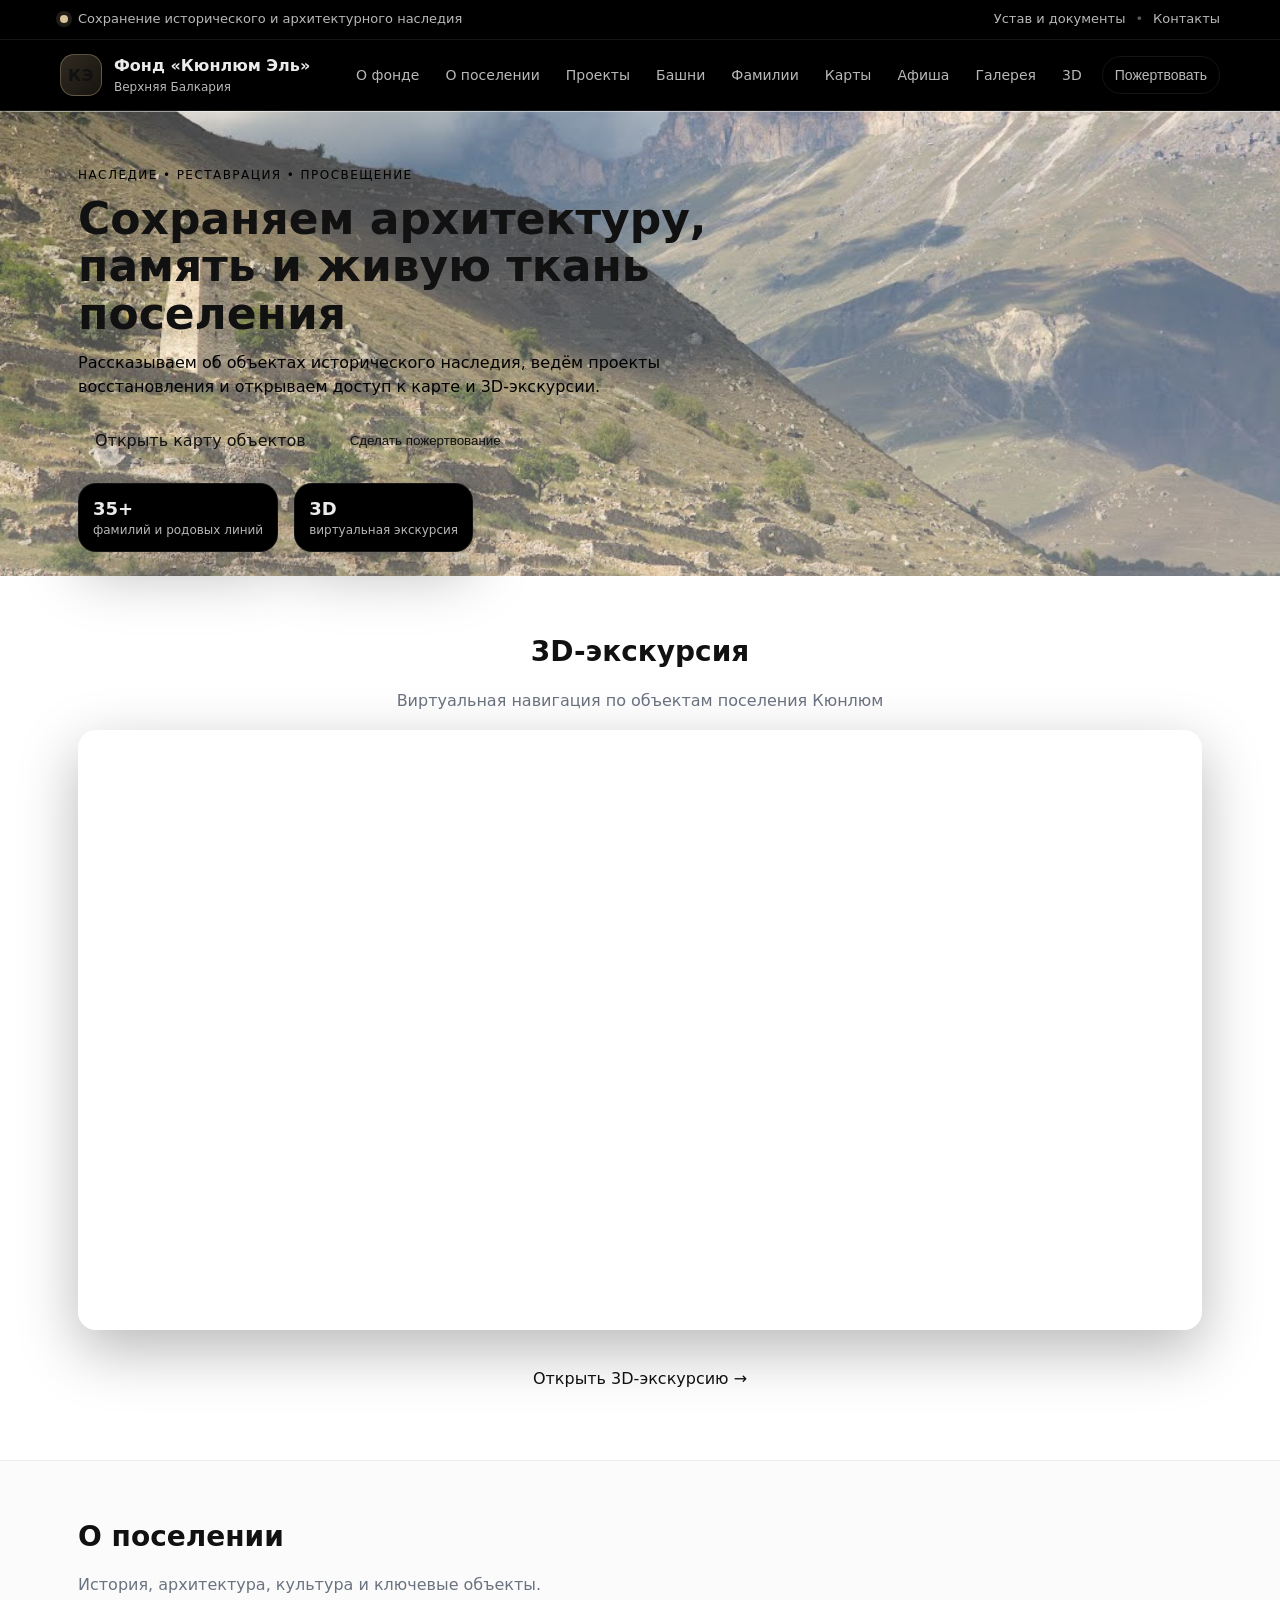
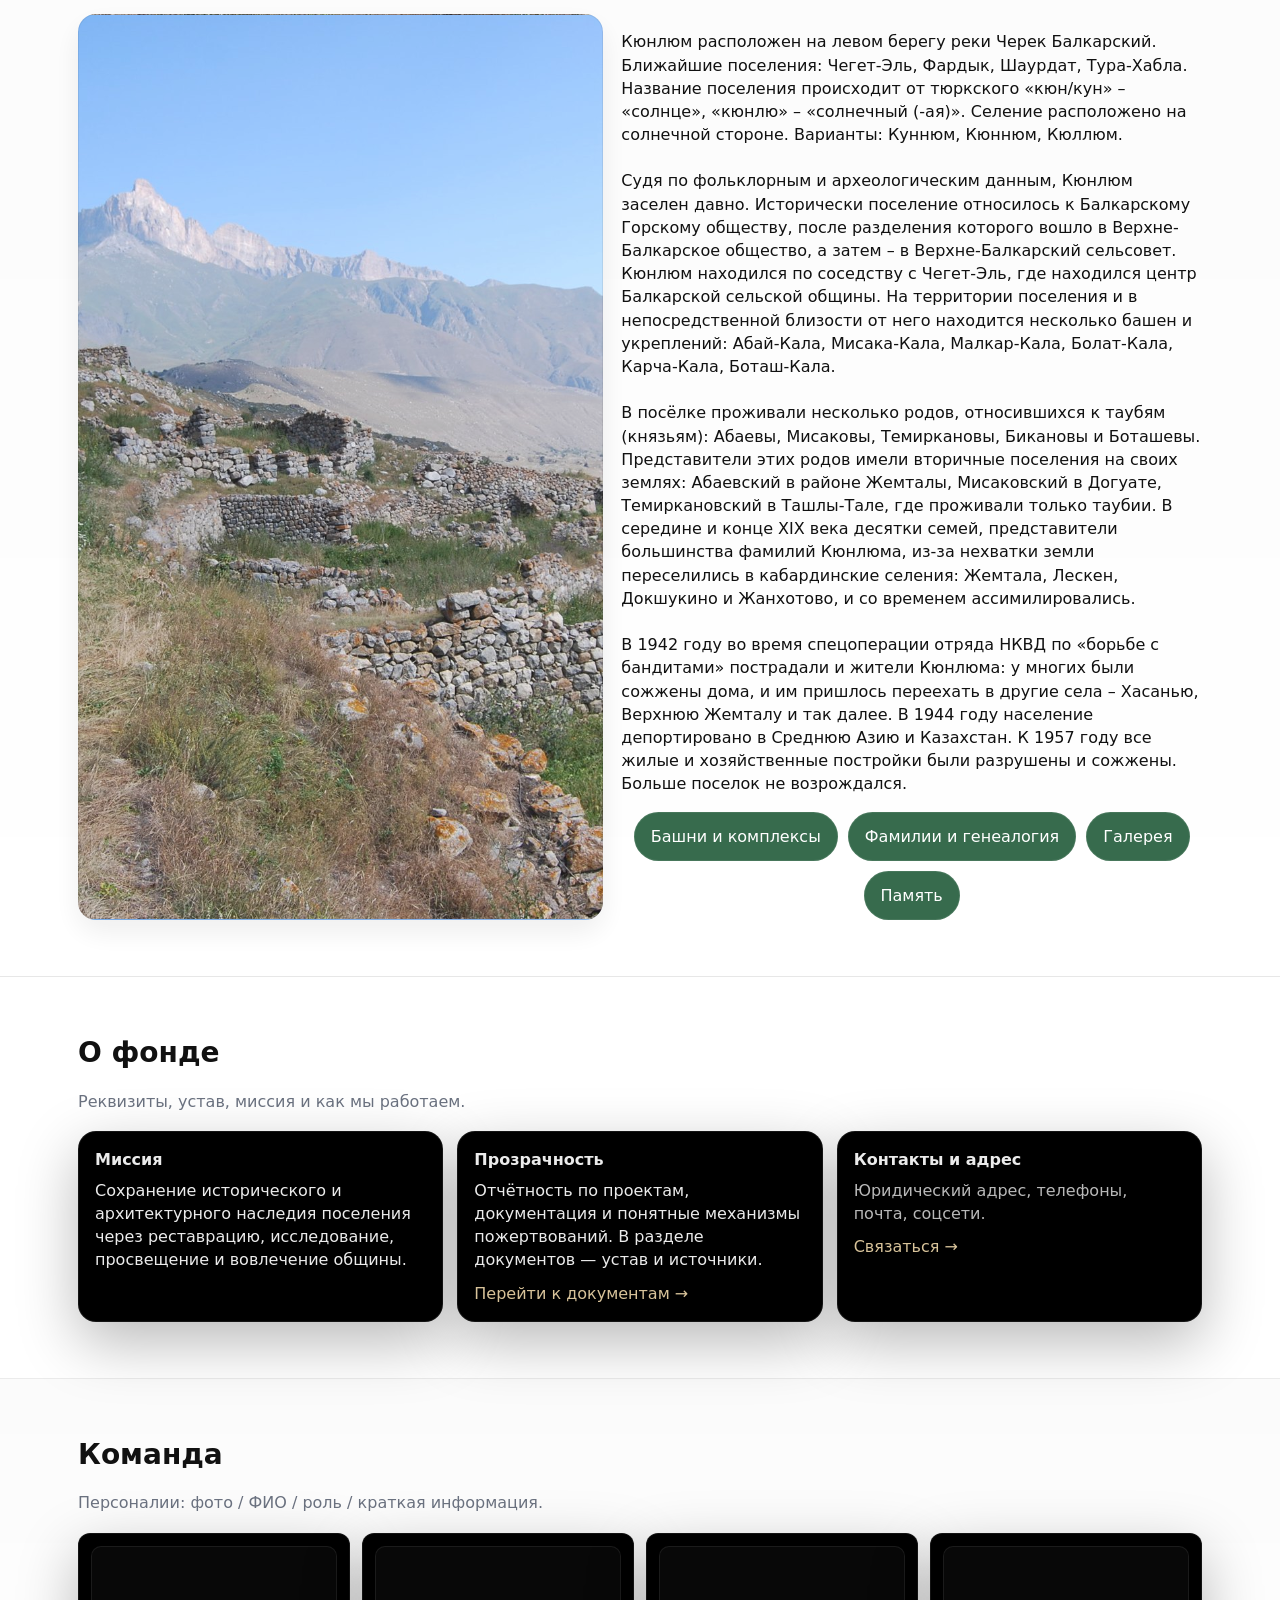
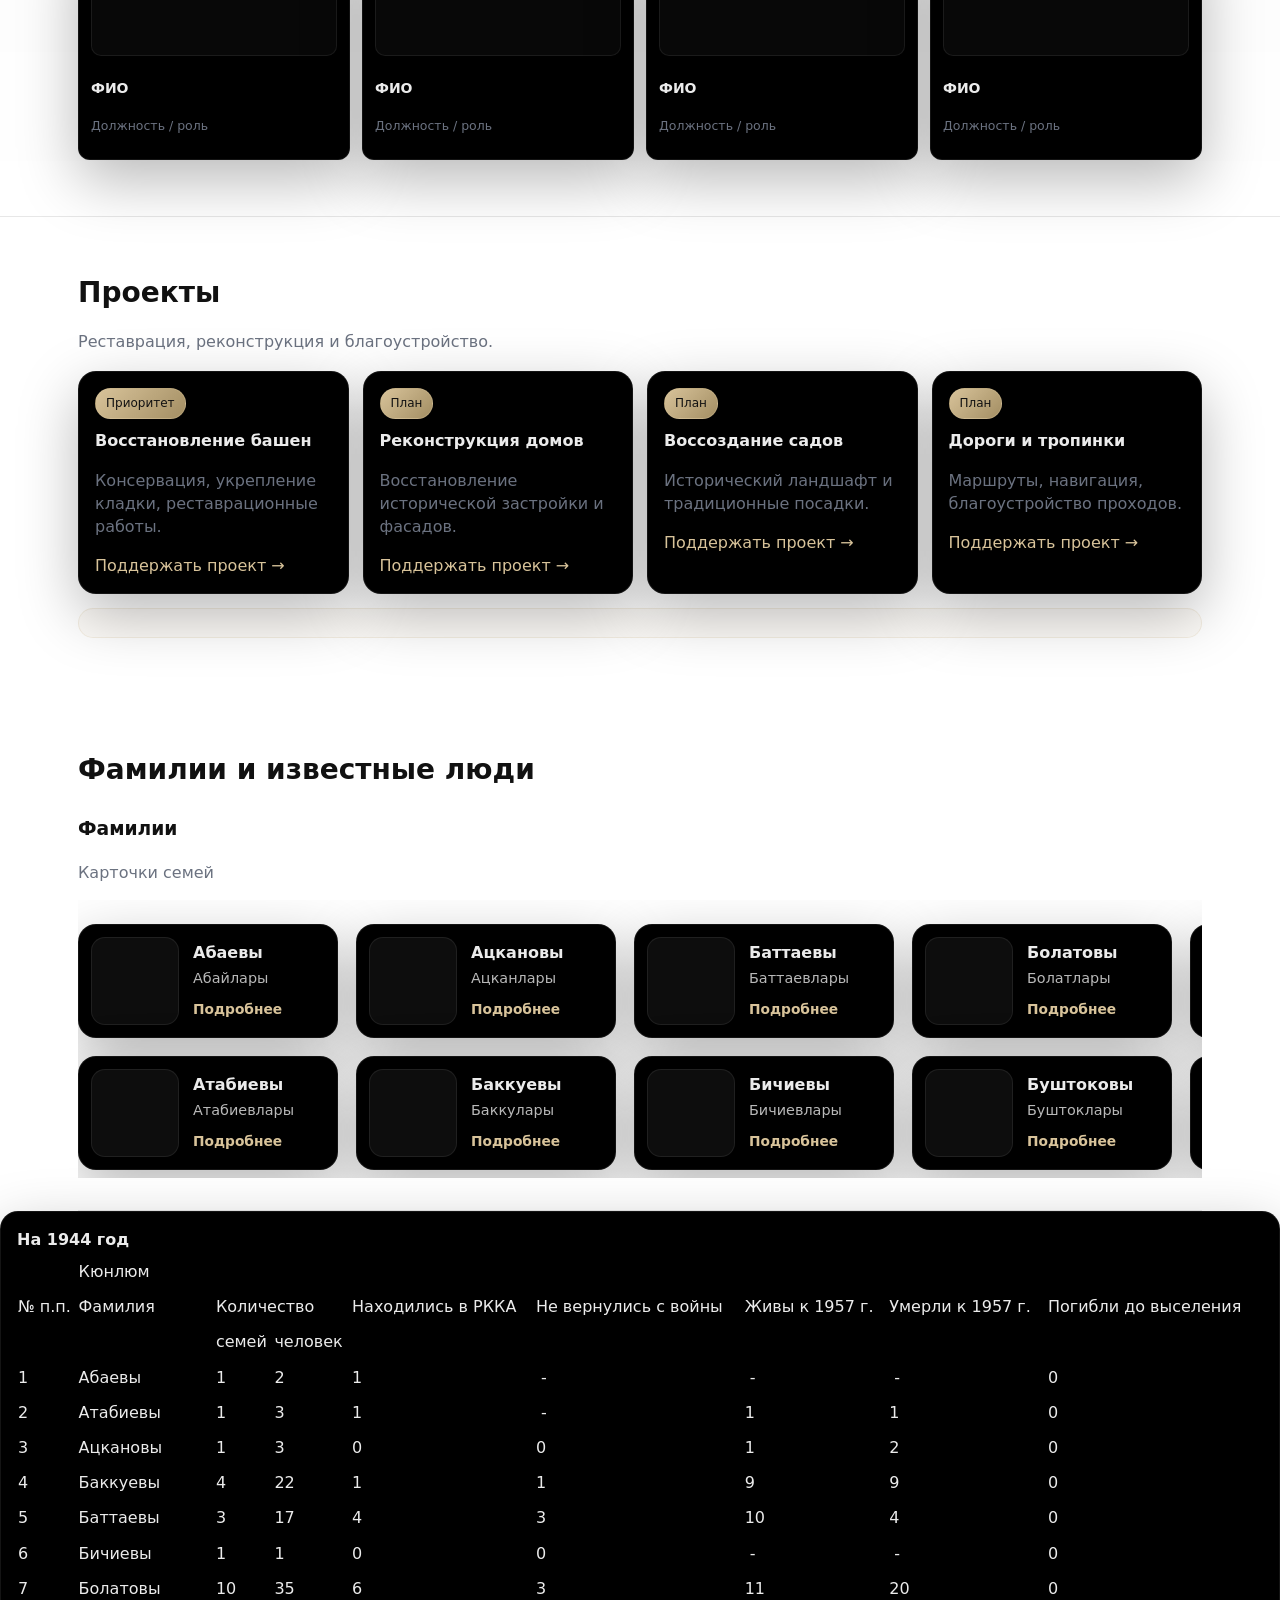
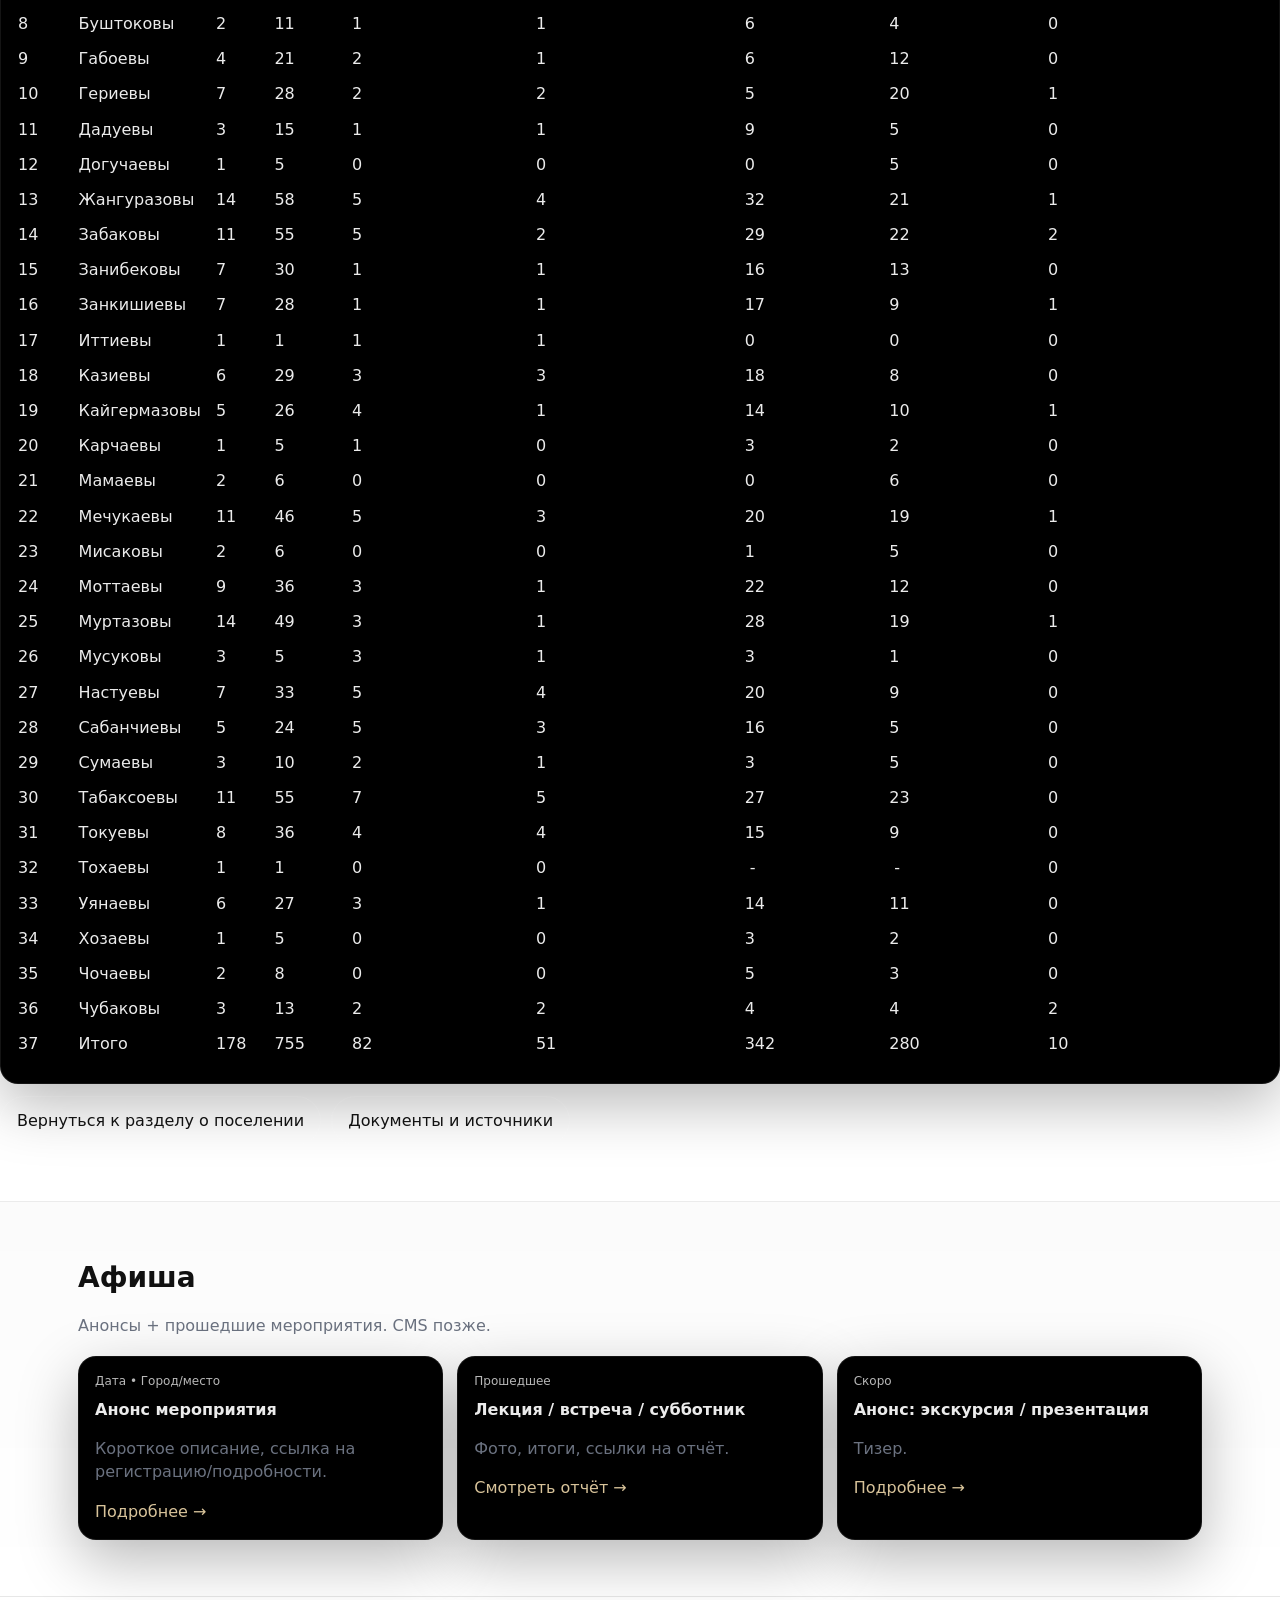
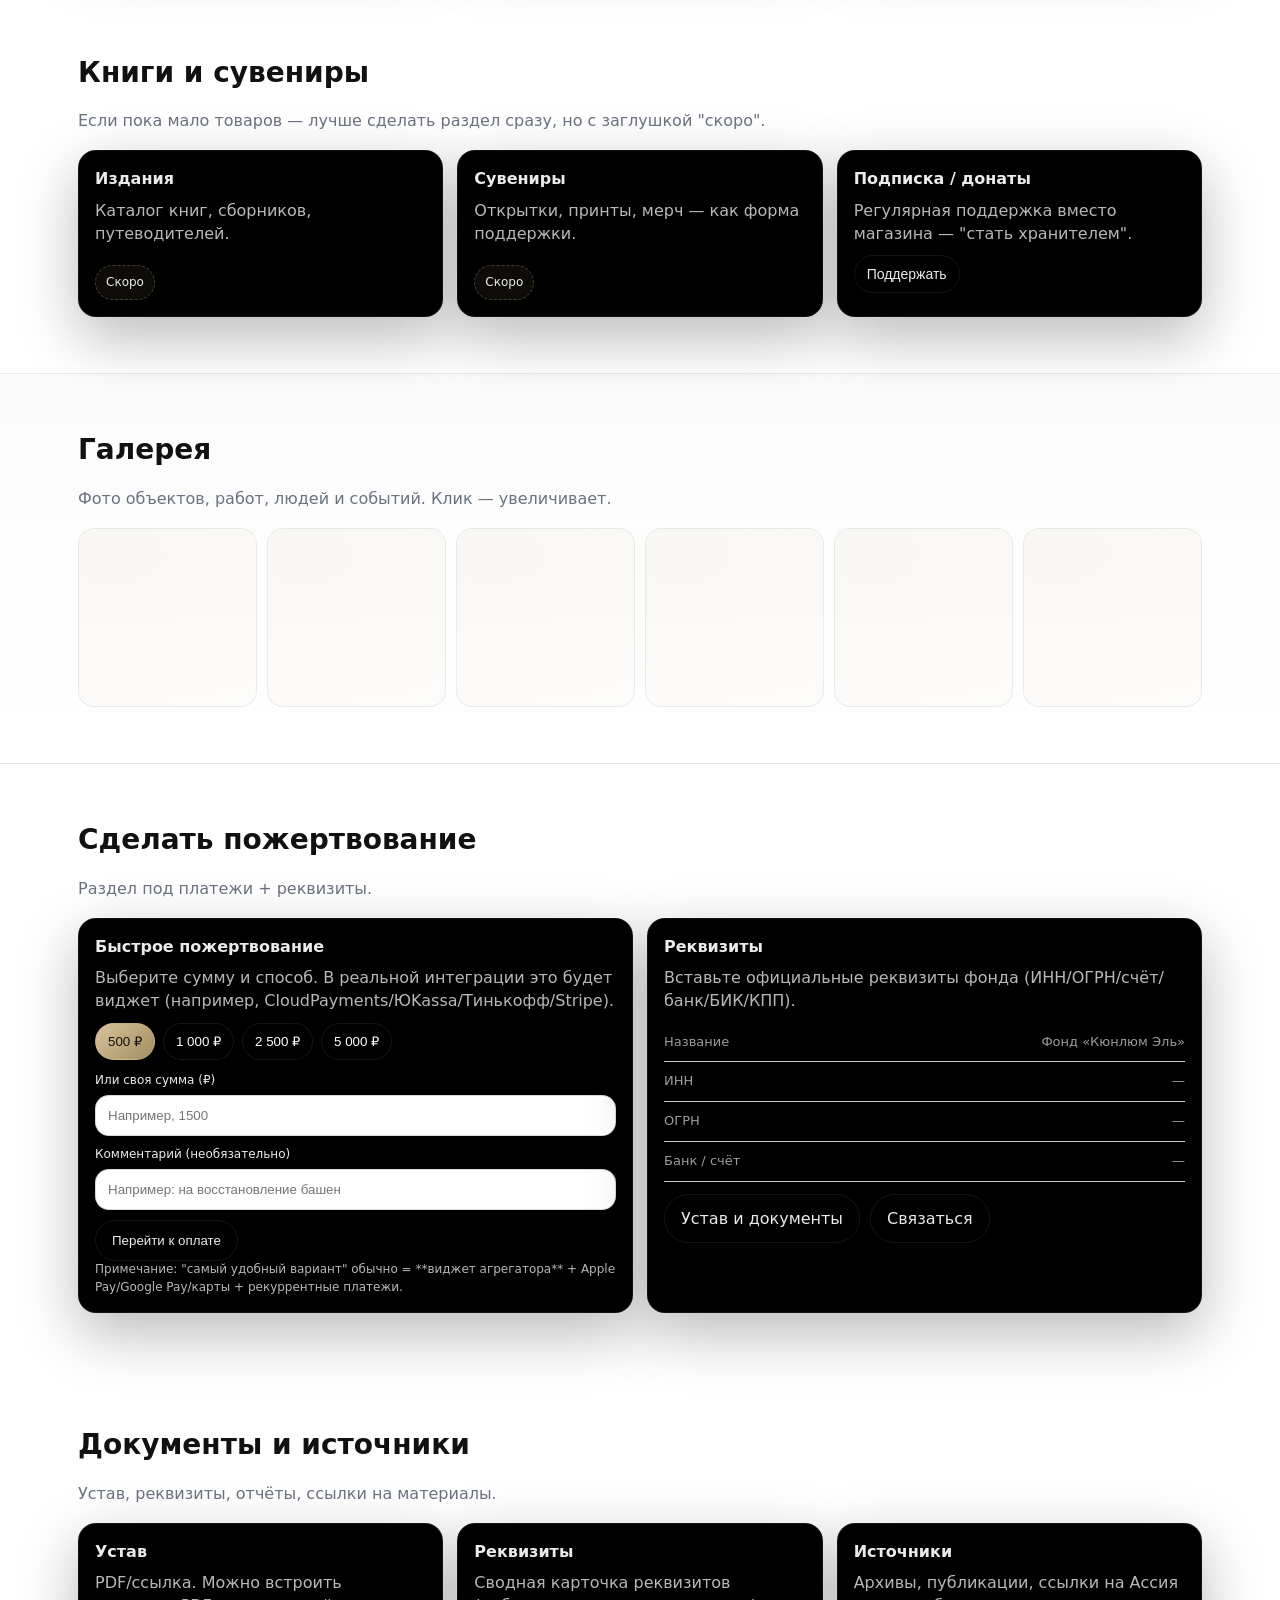
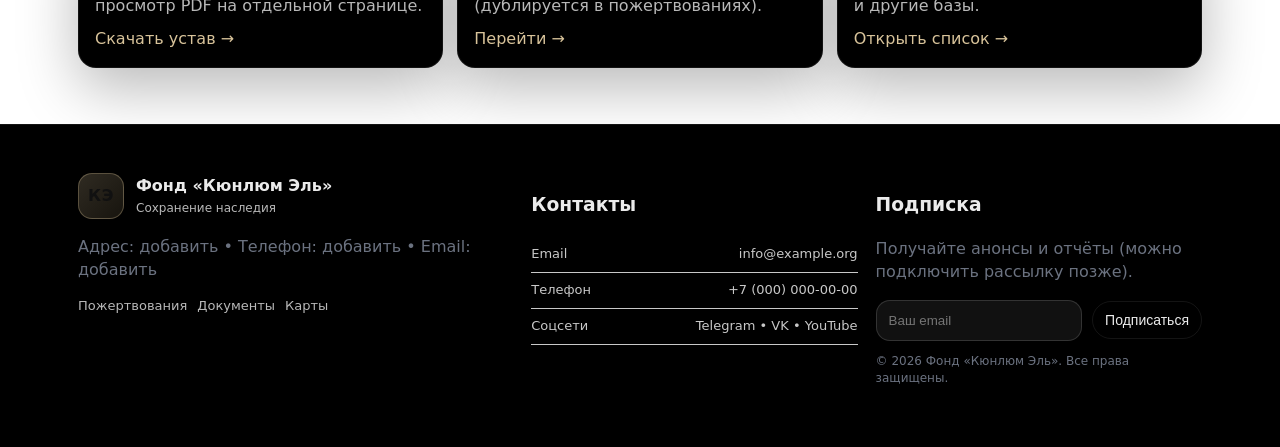
==== commit 2ef10829: "blaj" ====
--- a/index.html
+++ b/index.html
@@ -229,9 +229,11 @@
           </div>
         </div> -->
 
-        <div class="actions">
-          <a class="btn btn" href="/towers.html">Башни и комплексы</a>
-          <a class="btn btn" href="#families">Фамилии и генеалогия</a>
+        <div class="actions" style="justify-content: center;">
+          <a class="btn btn" href="/towers.html" style="background-color: rgb(55, 107, 77);">Башни и комплексы</a>
+          <a class="btn btn" href="#families" style="background-color: rgb(55, 107, 77);">Фамилии и генеалогия</a>
+          <a class="btn btn" href="/towers.html" style="background-color: rgb(55, 107, 77);">Галерея</a>
+          <a class="btn btn" href="#families" style="background-color: rgb(55, 107, 77);">Память</a>
         </div>
       </div>
     </div>
--- a/styles.css
+++ b/styles.css
@@ -487,7 +487,7 @@
 }
 
 .media--photo {
-  background-image: url("https://images.unsplash.com/photo-1523413651479-597eb2da0ad6?auto=format&fit=crop&w=1800&q=60");
+  background-image: url("/images/Развалины\ квартала.\ 2009\ г..JPG");
   background-size: cover;
   background-position: center;
   opacity: 0.92;
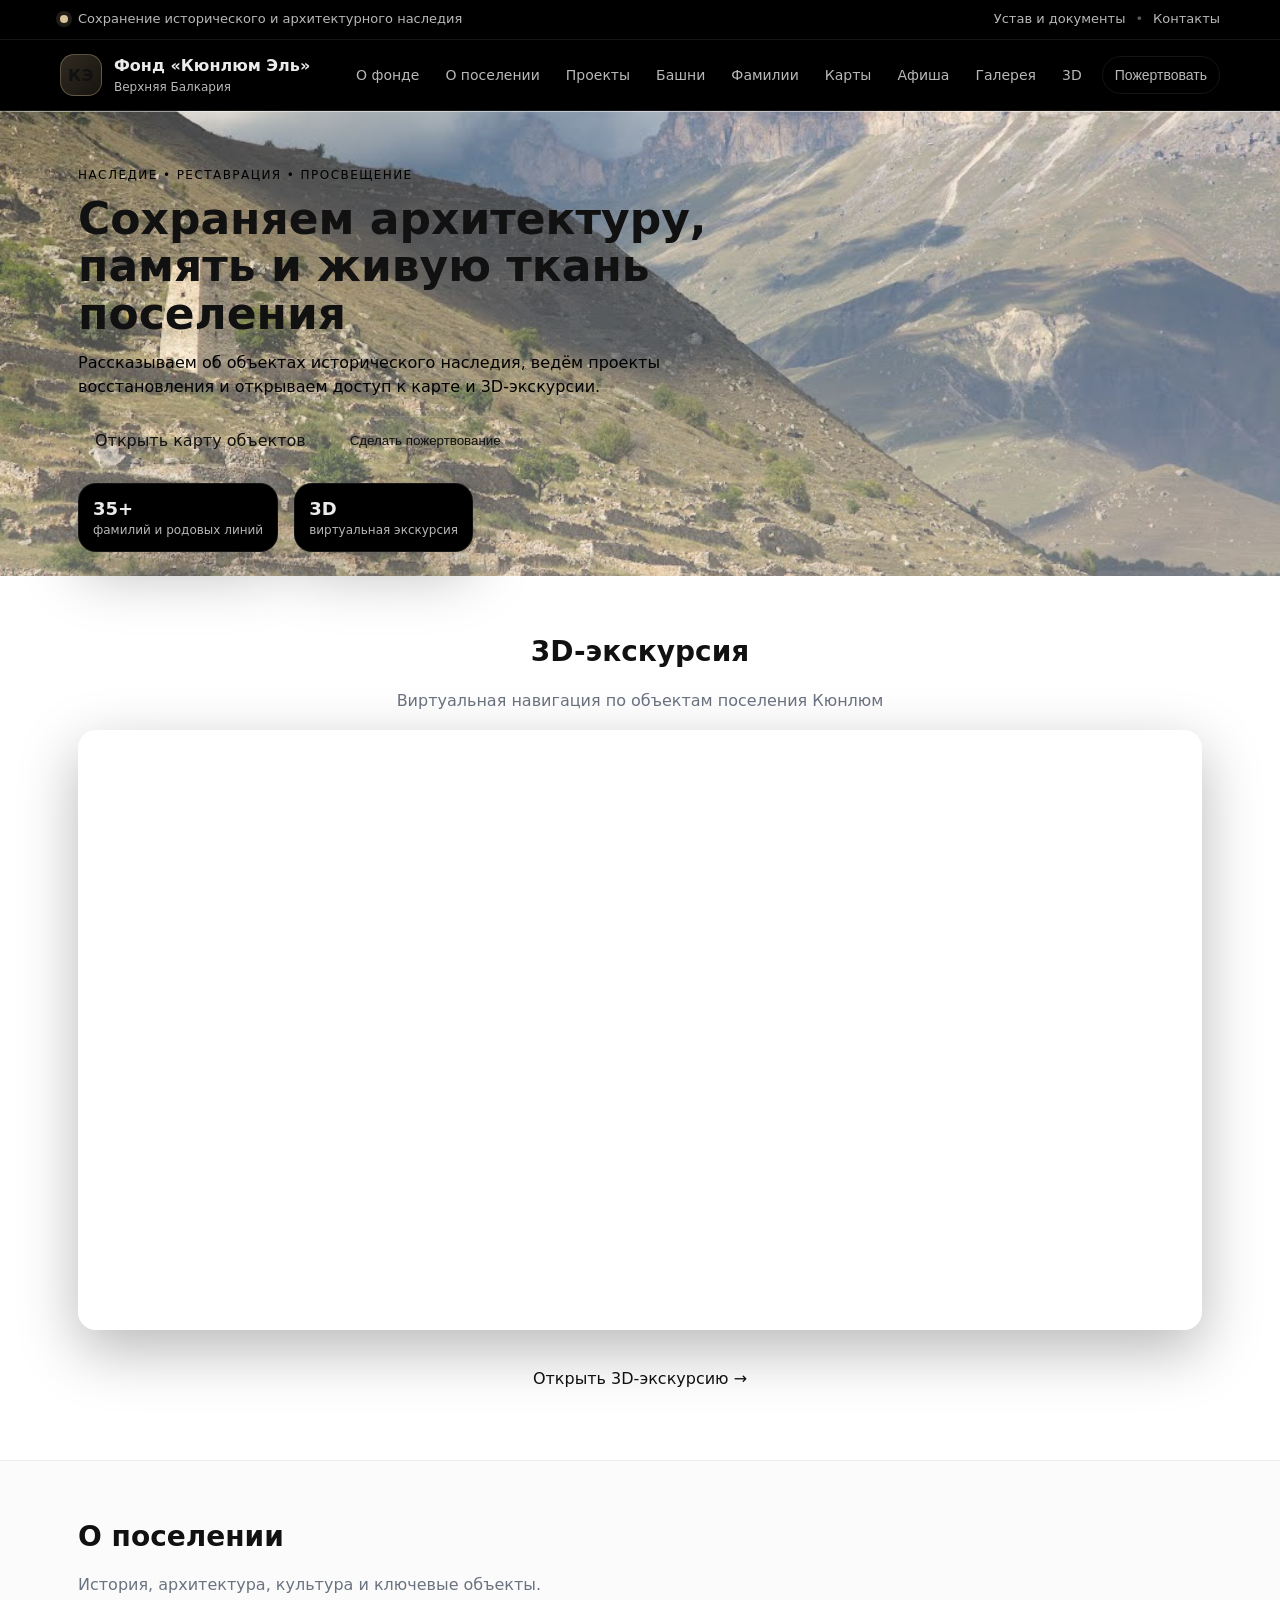
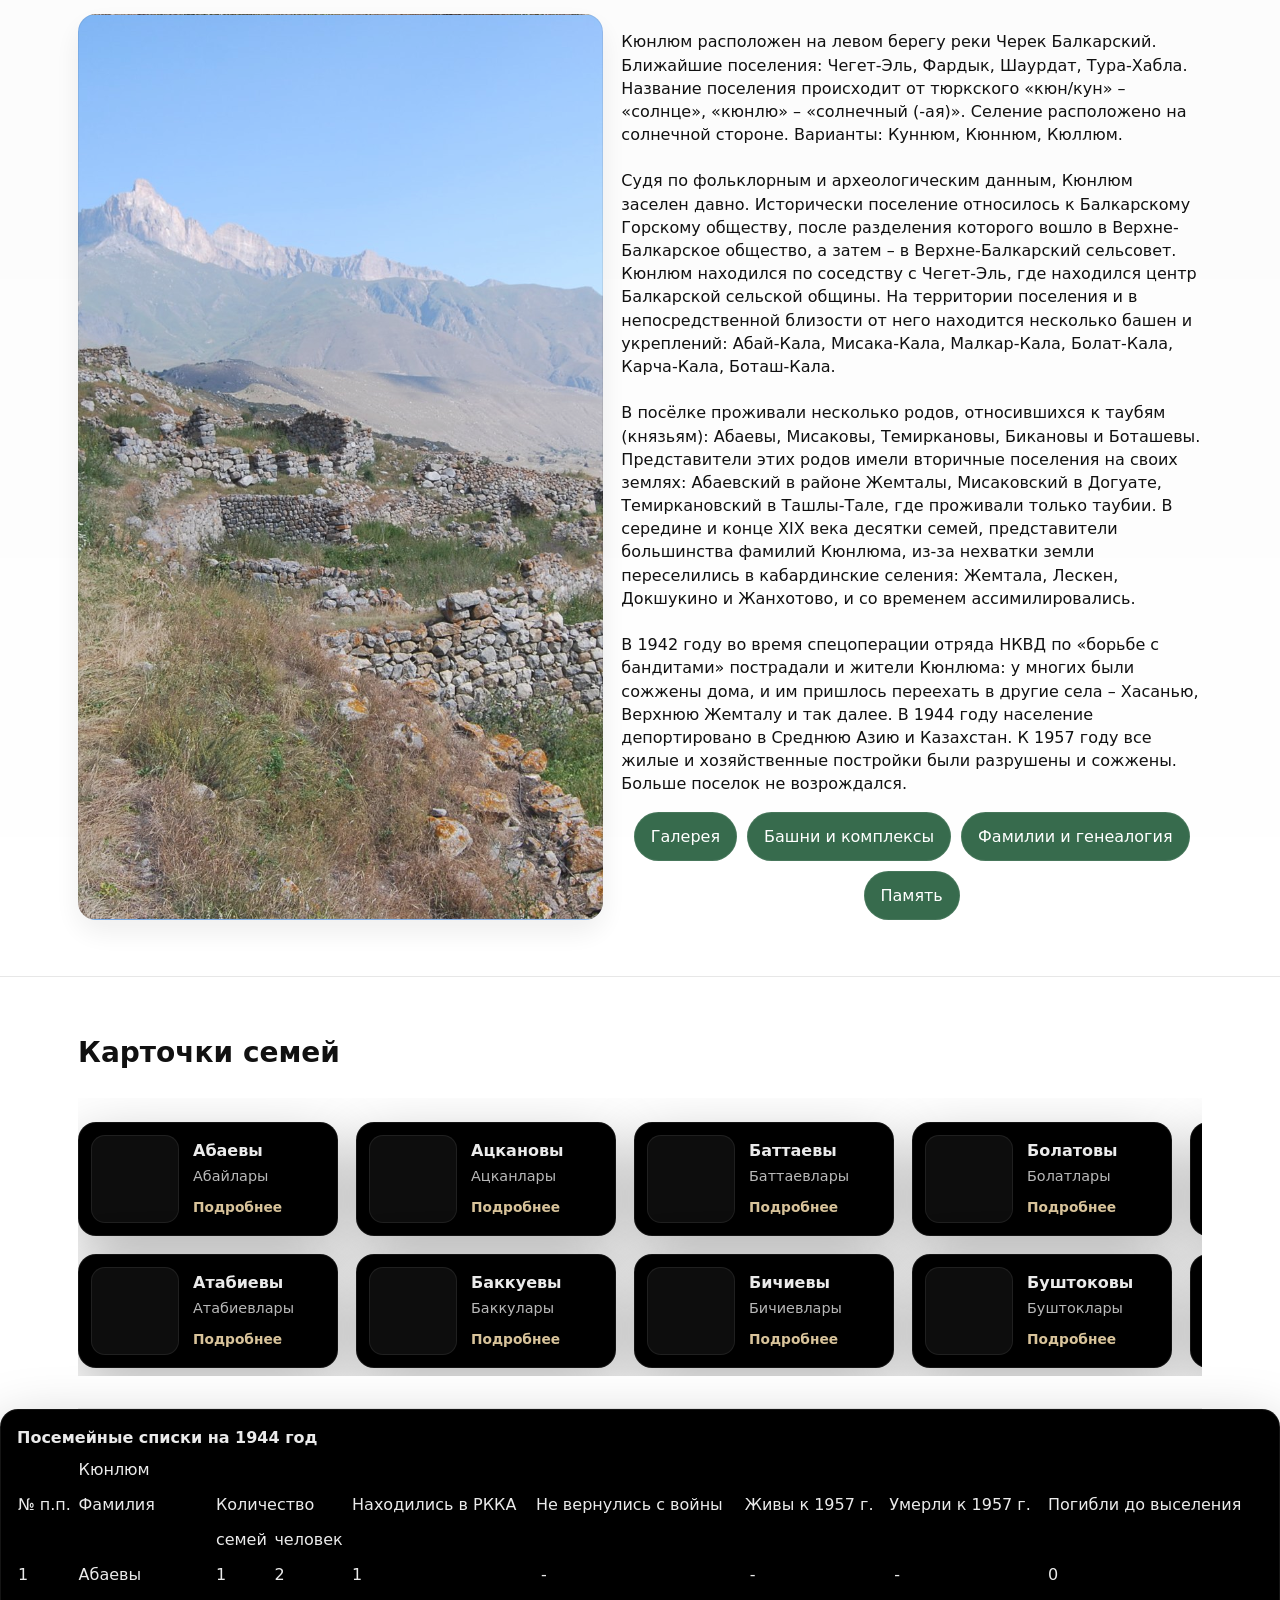
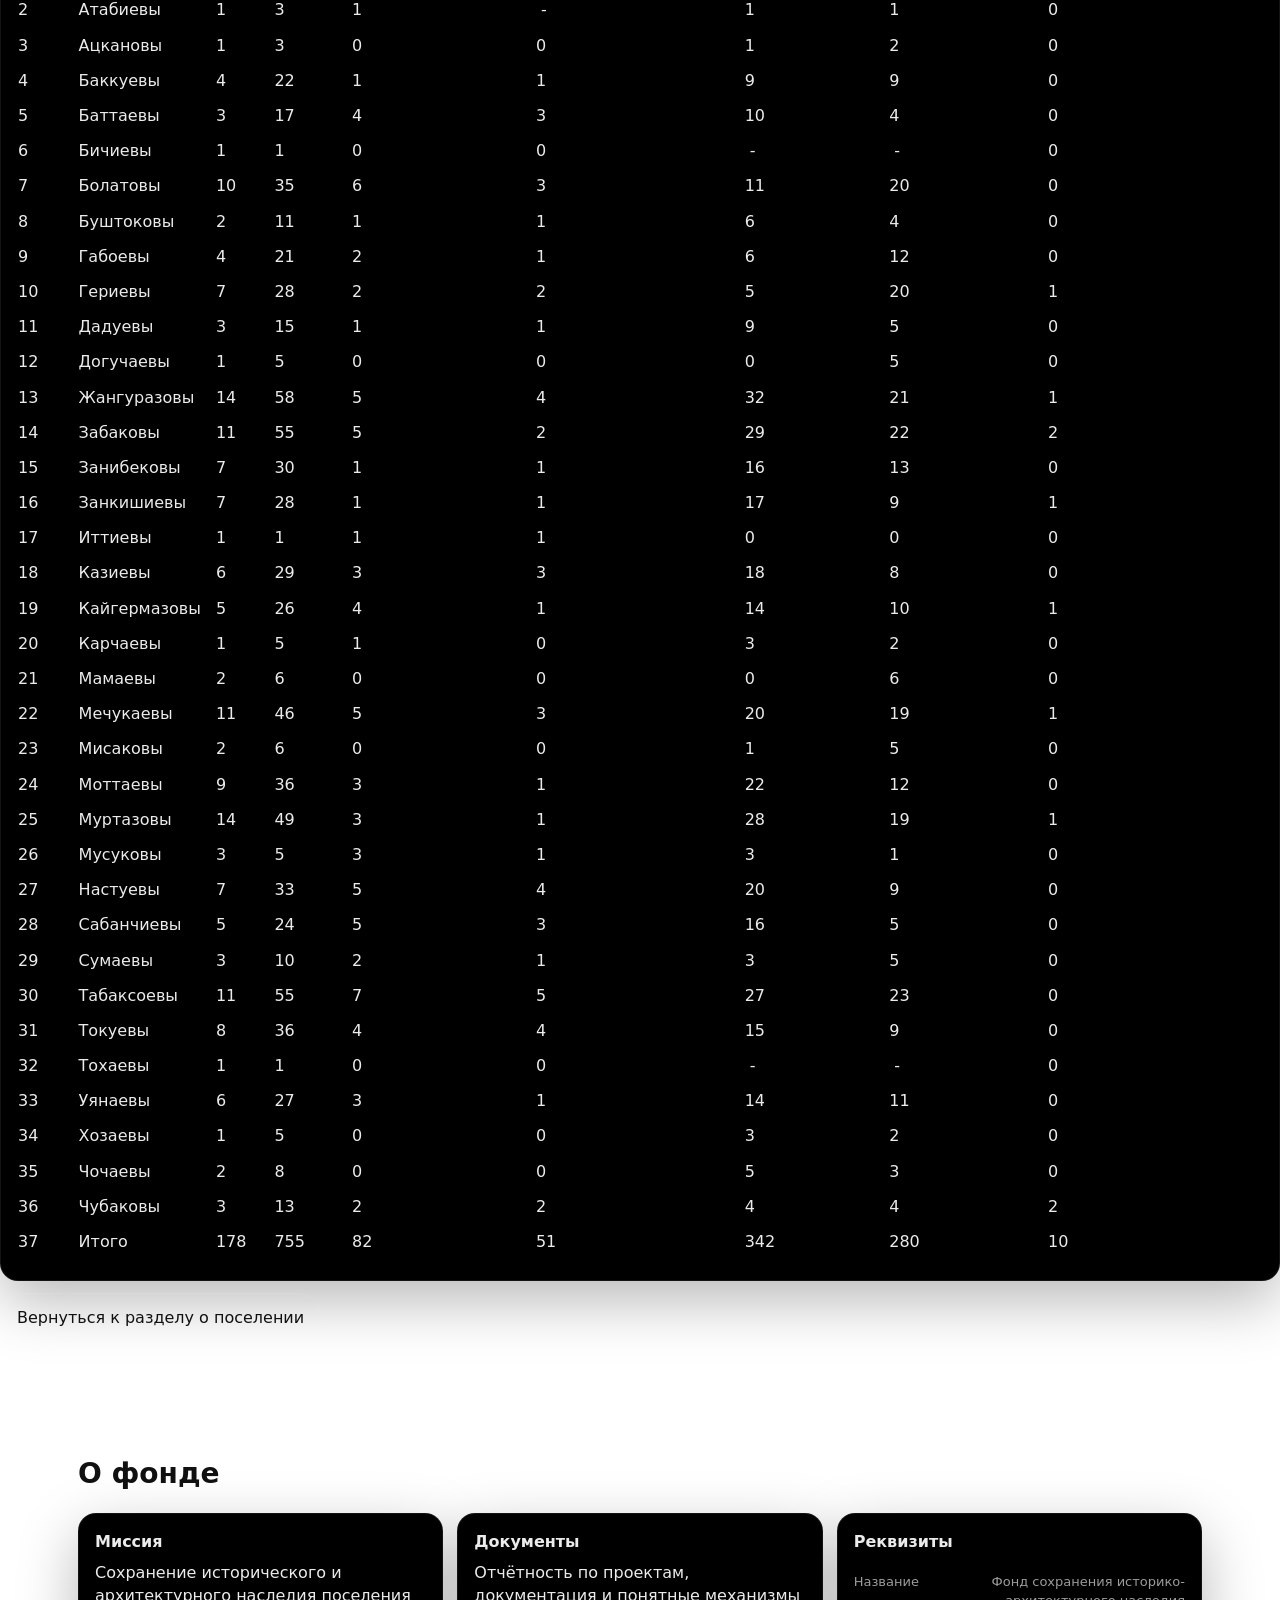
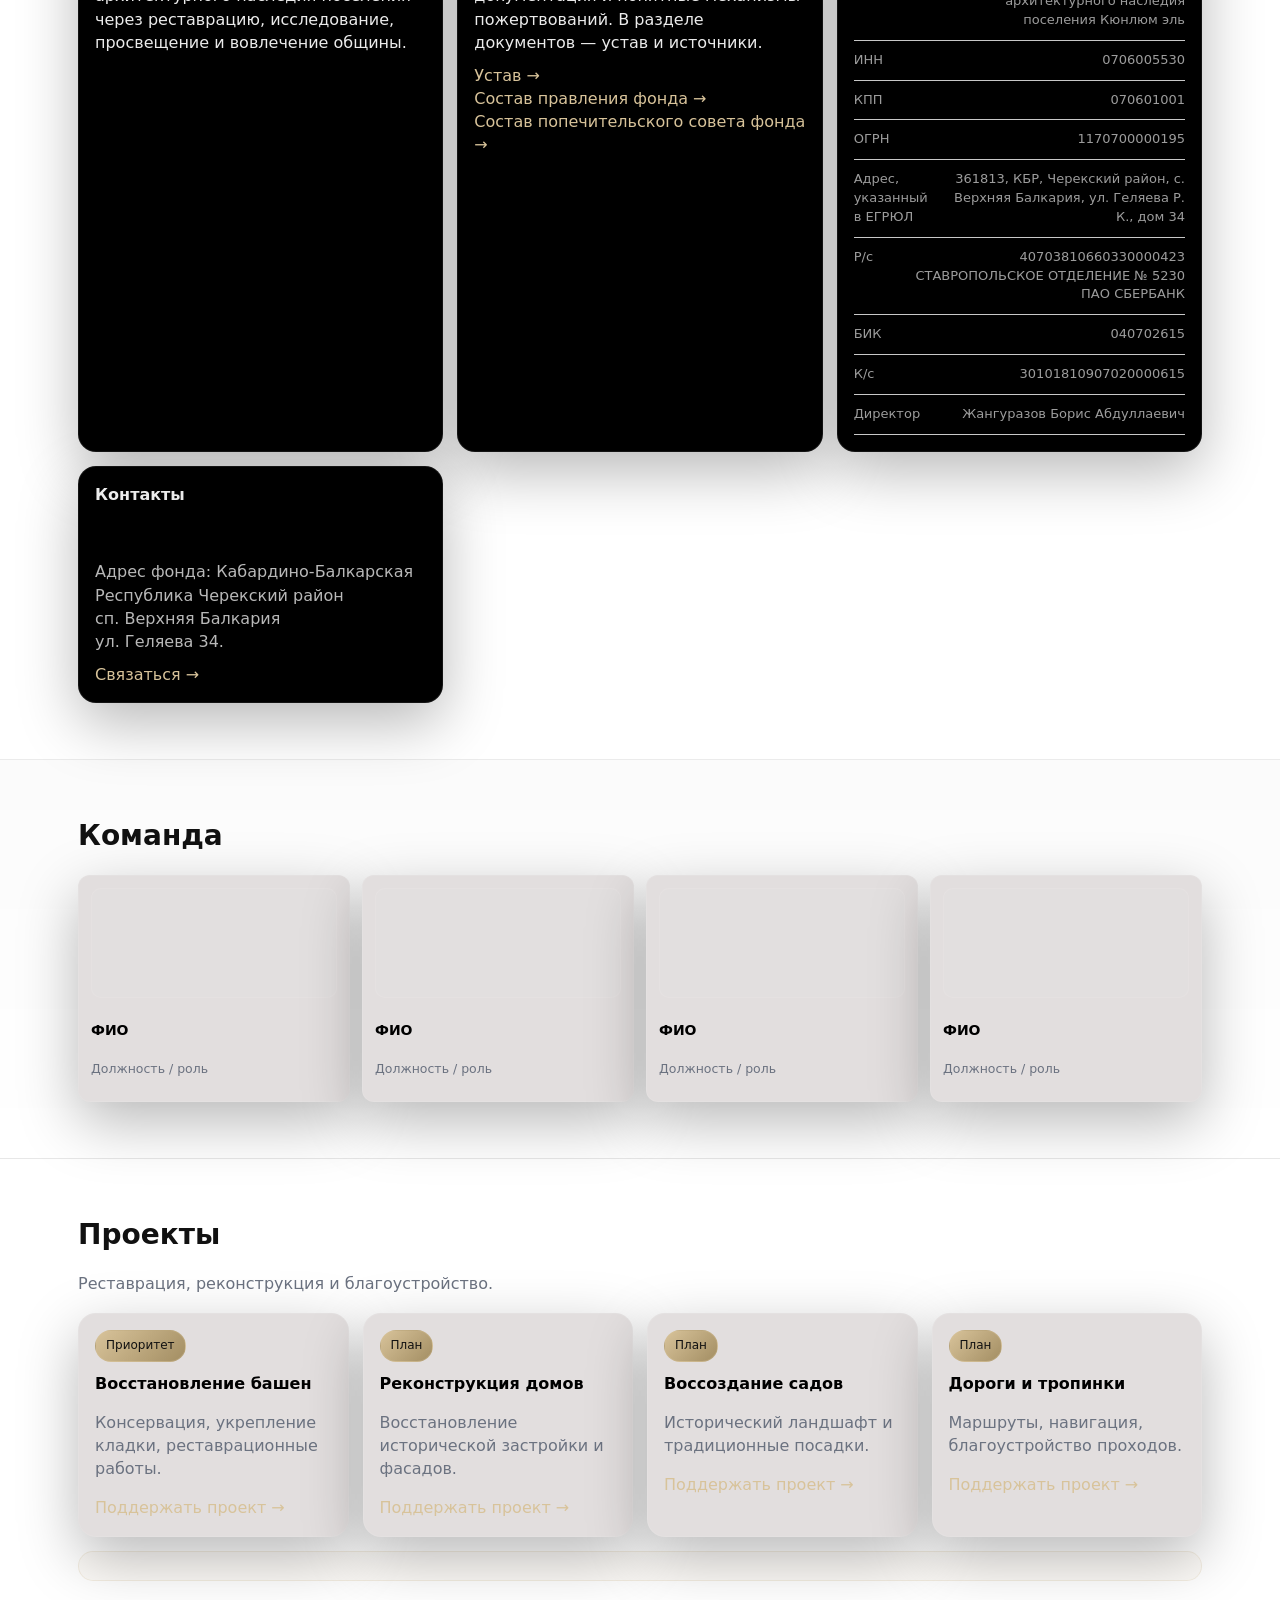
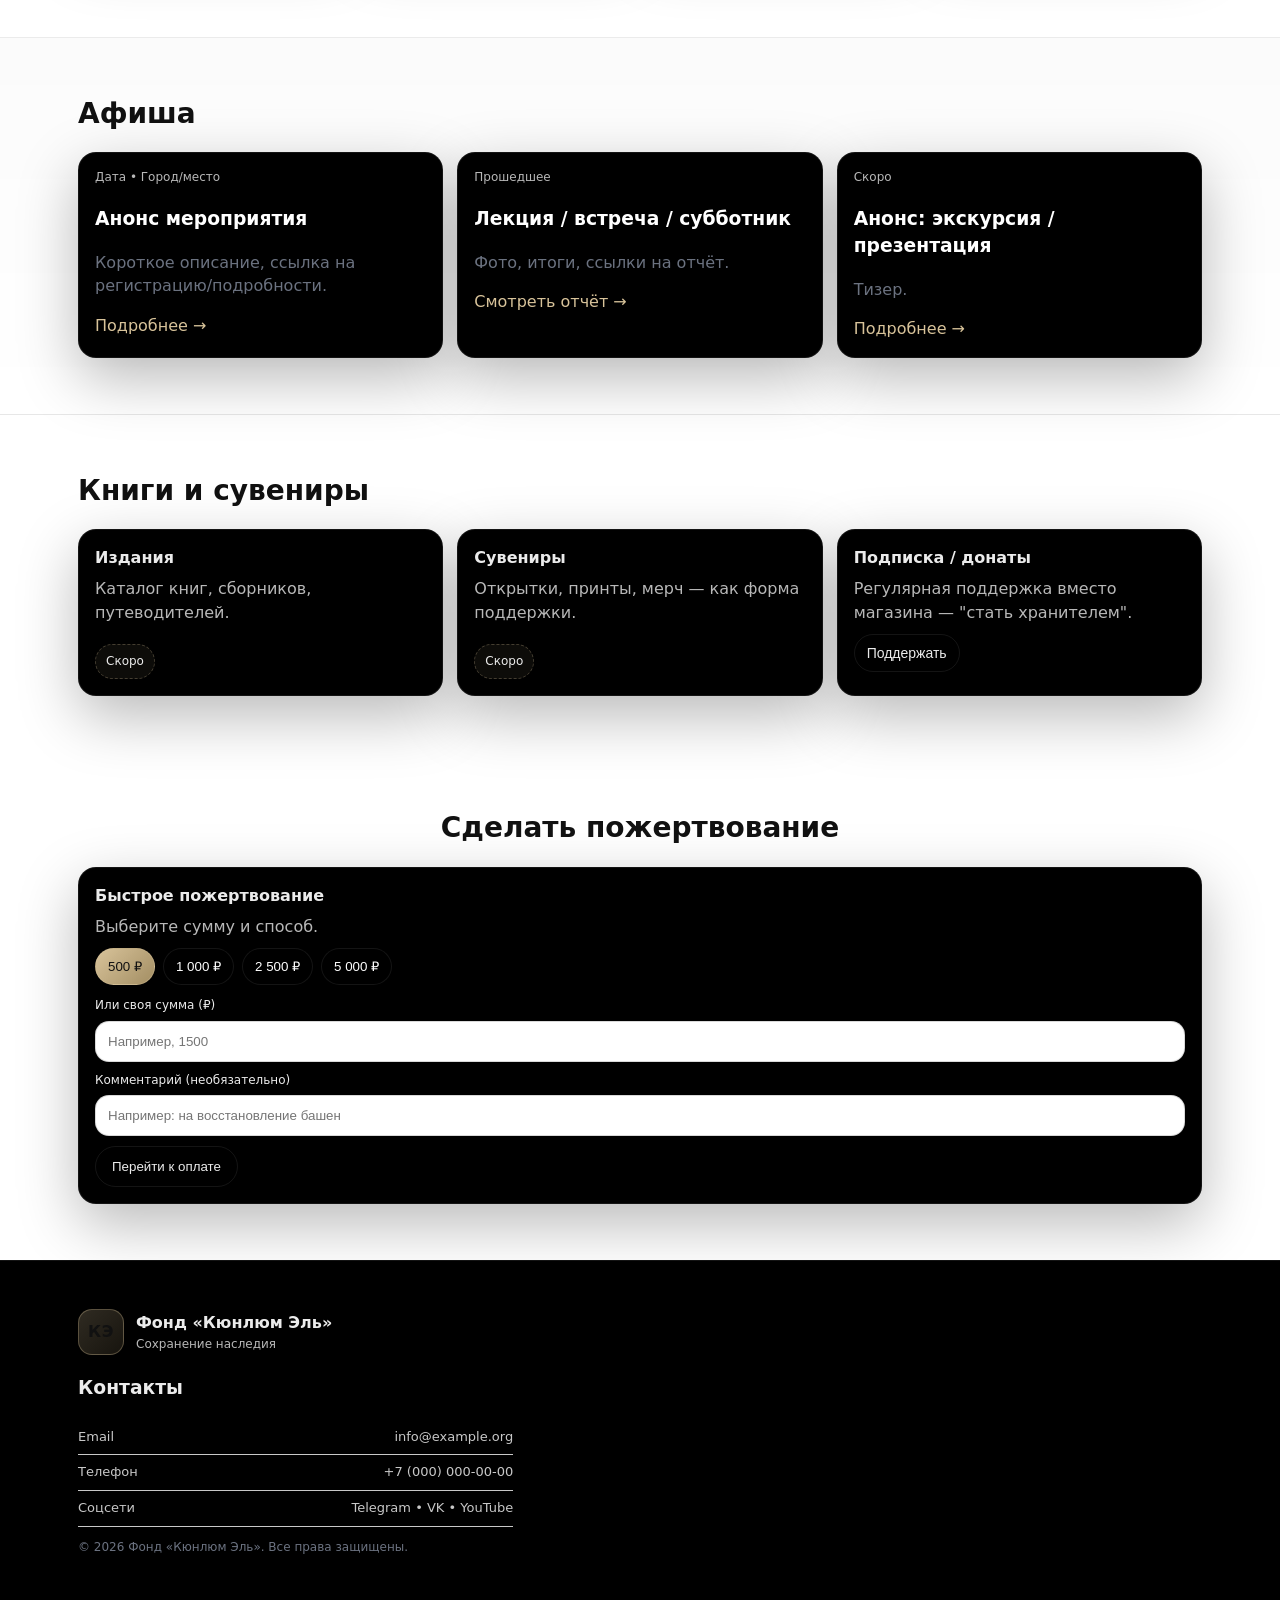
==== commit 9c5b73e3: "tons of changes" ====
--- a/index.html
+++ b/index.html
@@ -20,7 +20,7 @@
         <span>Сохранение исторического и архитектурного наследия</span>
       </div>
       <div class="topbar__right">
-        <a class="topbar__link" href="#docs">Устав и документы</a>
+        <a class="topbar__link" href="#documents">Устав и документы</a>
         <span class="sep">•</span>
         <a class="topbar__link" href="#contacts">Контакты</a>
       </div>
@@ -230,239 +230,30 @@
         </div> -->
 
         <div class="actions" style="justify-content: center;">
+          <a class="btn btn" href="/towers.html" style="background-color: rgb(55, 107, 77);">Галерея</a>
           <a class="btn btn" href="/towers.html" style="background-color: rgb(55, 107, 77);">Башни и комплексы</a>
           <a class="btn btn" href="#families" style="background-color: rgb(55, 107, 77);">Фамилии и генеалогия</a>
-          <a class="btn btn" href="/towers.html" style="background-color: rgb(55, 107, 77);">Галерея</a>
           <a class="btn btn" href="#families" style="background-color: rgb(55, 107, 77);">Память</a>
         </div>
       </div>
     </div>
   </div>
 </section>
-
-
-
-  <!-- About fund -->
-  <section class="section" id="about">
-    <div class="container">
-      <div class="section__head">
-        <h2>О фонде</h2>
-        <p class="muted">Реквизиты, устав, миссия и как мы работаем.</p>
-      </div>
-
-      <div class="grid grid--3">
-        <article class="panel">
-          <h3>Миссия</h3>
-          <p>
-            Сохранение исторического и архитектурного наследия поселения через
-            реставрацию, исследование, просвещение и вовлечение общины.
-          </p>
-        </article>
-
-        <article class="panel">
-          <h3>Прозрачность</h3>
-          <p>
-            Отчётность по проектам, документация и понятные механизмы
-            пожертвований. В разделе документов — устав и источники.
-          </p>
-          <a class="link" href="#docs">Перейти к документам →</a>
-        </article>
-
-        <article class="panel">
-          <h3>Контакты и адрес</h3>
-          <p class="muted">Юридический адрес, телефоны, почта, соцсети.</p>
-          <a class="link" href="#contacts">Связаться →</a>
-        </article>
-      </div>
-    </div>
-  </section>
-
-   <!-- Team -->
-   <section class="section section--alt" id="team">
-    <div class="container">
-      <div class="section__head">
-        <h2>Команда</h2>
-        <p class="muted">Персоналии: фото / ФИО / роль / краткая информация.</p>
-      </div>
-
-      <div class="grid grid--4">
-        <article class="person">
-          <div class="person__photo" aria-hidden="true"></div>
-          <h3>ФИО</h3>
-          <p class="muted">Должность / роль</p>
-        </article>
-        <article class="person">
-          <div class="person__photo" aria-hidden="true"></div>
-          <h3>ФИО</h3>
-          <p class="muted">Должность / роль</p>
-        </article>
-        <article class="person">
-          <div class="person__photo" aria-hidden="true"></div>
-          <h3>ФИО</h3>
-          <p class="muted">Должность / роль</p>
-        </article>
-        <article class="person">
-          <div class="person__photo" aria-hidden="true"></div>
-          <h3>ФИО</h3>
-          <p class="muted">Должность / роль</p>
-        </article>
-      </div>
-    </div>
-  </section>
-
-
-  <!-- Projects -->
-  <section class="section" id="projects">
-    <div class="container">
-      <div class="section__head">
-        <h2>Проекты</h2>
-        <p class="muted">Реставрация, реконструкция и благоустройство.</p>
-      </div>
-
-      <div class="grid grid--4">
-        <article class="project">
-          <div class="project__tag">Приоритет</div>
-          <h3>Восстановление башен</h3>
-          <p class="muted">
-            Консервация, укрепление кладки, реставрационные работы.
-          </p>
-          <a class="link" href="#donate">Поддержать проект →</a>
-        </article>
-
-        <article class="project">
-          <div class="project__tag">План</div>
-          <h3>Реконструкция домов</h3>
-          <p class="muted">
-            Восстановление исторической застройки и фасадов.
-          </p>
-          <a class="link" href="#donate">Поддержать проект →</a>
-        </article>
-
-        <article class="project">
-          <div class="project__tag">План</div>
-          <h3>Воссоздание садов</h3>
-          <p class="muted">
-            Исторический ландшафт и традиционные посадки.
-          </p>
-          <a class="link" href="#donate">Поддержать проект →</a>
-        </article>
-
-        <article class="project">
-          <div class="project__tag">План</div>
-          <h3>Дороги и тропинки</h3>
-          <p class="muted">
-            Маршруты, навигация, благоустройство проходов.
-          </p>
-          <a class="link" href="#donate">Поддержать проект →</a>
-        </article>
-      </div>
-
-      <div class="note"></div>
-    </div>
-  </section>
-
-
-
-    <!-- Maps
-    <section class="section section--alt" id="maps">
-      <div class="container">
-        <div class="section__head">
-          <h2>Карты объектов</h2>
-          <p class="muted">Обычная карта + ссылка на интерактивную 3D-карту</p>
-        </div>
-
-        <div class="grid grid--2">
-          <div class="panel">
-            <h3>Обычная карта</h3>
-            <p class="muted">Вариант 1: placeholder.</p>
-
-            <div class="mapBox" role="img" aria-label="Заглушка для карты">
-              <div class="mapBox__hint">Здесь будет карта (embed/API)</div>
-            </div>
-
-            <div class="actions">
-              <a class="btn btn--ghost" href="#" id="mapLink">
-                Открыть карту в новом окне
-              </a>
-              <button class="btn btn--primary" id="mapFilterBtn">
-                Фильтры объектов
-              </button>
-            </div>
-          </div>
-
-          <div class="panel">
-            <h3>Интерактивная 3D-карта</h3>
-            <p class="muted">Короткое описание.</p>
-
-            <div class="callout">
-              <div class="callout__title">Виртуальная навигация по объектам</div>
-              <div class="callout__text muted">
-                Добавить ссылку на 3D. iframe можно встроить прямо на страницу.
-              </div>
-              <a class="btn btn--primary" href="#" id="map3dLink">
-                Перейти к 3D-карте
-              </a>
-            </div>
-
-            <div class="muted small"></div>
-          </div>
-        </div>
-      </div>
-    </section> -->
-
-  <!-- Towers -->
-  <!-- <section class="section section--alt" id="towers">
-    <div class="container">
-      <div class="section__head">
-        <h2>Башни и башенные комплексы</h2>
-        <p class="muted">Информация с Ассии</p>
-      </div>
-
-      <div class="grid grid--3">
-        <article class="panel">
-          <h3>Каталог объектов</h3>
-          <p class="muted">
-            Карточки: название, период, состояние, координаты, источник.
-          </p>
-          <a class="link" href="#maps">Смотреть на карте →</a>
-        </article>
-
-        <article class="panel">
-          <h3>Источники</h3>
-          <p class="muted">
-            Ссылки на материалы, архивы, статьи и т. д..
-          </p>
-          <a class="link" href="#docs">Документы и источники →</a>
-        </article>
-
-        <article class="panel">
-          <h3>Восстановление</h3>
-          <p class="muted">
-            Связь каталога с проектами реставрации "до/после".
-          </p>
-          <a class="link" href="#projects">Перейти к проектам →</a>
-        </article>
-      </div>
-    </div>
-  </section> -->
 
   <!-- Families -->
   <section class="section" id="families">
     <div class="container">
       <div class="section__head">
-        <h2>Фамилии и известные люди</h2>
+        <h2>Карточки семей</h2>
         <p class="muted"></p>
       </div>
 
       <!-- Family cards with expandable text -->
       <div class="familiesBlock">
-        <div class="familiesHeader">
-          <h3>Фамилии</h3>
-          <p class="muted">Карточки семей</p>
-        </div>
+        
 
         <!-- FAMILY CARDS - ALL 36 FAMILIES -->
-<!-- Copy this entire section and replace the existing familiesGrid in index.html -->
+
 
 <div class="familiesScroll">
   <div class="familiesGrid">
@@ -1027,7 +818,7 @@
 
       <!-- Family table -->
       <article class="panel">
-        <h3 style="text-align: justify">На 1944 год</h3>
+        <h3 style="text-align: justify">Посемейные списки на 1944 год</h3>
 
         <div style="overflow: auto; -webkit-overflow-scrolling: touch">
           <table border="0" style="width: 100%; border-collapse: collapse">
@@ -1482,17 +1273,268 @@
         <a class="btn btn--ghost" href="#settlement">
           Вернуться к разделу о поселении
         </a>
-        <a class="btn btn--ghost" href="#docs">Документы и источники</a>
       </div>
     </div>
   </section>
+
+  <!-- About fund -->
+  <section class="section" id="about">
+    <div class="container">
+      <div class="section__head">
+        <h2>О фонде</h2>
+      </div>
+
+      <div class="grid grid--3">
+        <article class="panel">
+          <h3>Миссия</h3>
+          <p>
+            Сохранение исторического и архитектурного наследия поселения через
+            реставрацию, исследование, просвещение и вовлечение общины.
+          </p>
+        </article>
+
+        <article class="panel" id="documents" style="display: flex; flex-direction: column;">
+          <h3>Документы</h3>
+          <p>
+            Отчётность по проектам, документация и понятные механизмы
+            пожертвований. В разделе документов — устав и источники.
+          </p>
+          <a class="link" href="/documents/УСТАВ Фонда Кюнлюм 2017.doc">Устав →</a>
+          <a class="link" href="/documents/2021 08 23-1 Протокол  1 заседания Правления Фонда Кюнлюм утверждение решения Попеч.совета.doc">Состав правления фонда →</a>
+          <a class="link" href="/documents/2021 05 23 Протокол №1 Собрание учредителей.PDF">Состав попечительского совета фонда →</a>
+        </article>
+
+        <article class="panel">
+          <h3>Реквизиты</h3>
+          <div class="kv">
+            <div class="kv__row">
+              <div class="kv__k">Название</div>
+              <div class="kv__v">Фонд сохранения историко-архитектурного наследия поселения Кюнлюм эль</div>
+            </div>
+            <div class="kv__row">
+              <div class="kv__k">ИНН</div>
+              <div class="kv__v">0706005530</div>
+            </div>
+            <div class="kv__row">
+              <div class="kv__k">КПП</div>
+              <div class="kv__v">070601001</div>
+            </div>
+            <div class="kv__row">
+              <div class="kv__k">ОГРН</div>
+              <div class="kv__v">1170700000195</div>
+            </div>
+            <div class="kv__row">
+              <div class="kv__k">Адрес, указанный в ЕГРЮЛ</div>
+              <div class="kv__v">361813, КБР, Черекский район, с. Верхняя Балкария, ул. Геляева Р. К., дом 34</div>
+            </div>
+            <div class="kv__row">
+              <div class="kv__k">Р/с</div>
+              <div class="kv__v">40703810660330000423 <br>СТАВРОПОЛЬСКОЕ ОТДЕЛЕНИЕ № 5230 <br>ПАО СБЕРБАНК</div>
+            </div>
+            <div class="kv__row">
+              <div class="kv__k">БИК</div>
+              <div class="kv__v">040702615</div>
+            </div>
+            <div class="kv__row">
+              <div class="kv__k">К/с</div>
+              <div class="kv__v">30101810907020000615</div>
+            </div>
+            <div class="kv__row">
+              <div class="kv__k">Директор</div>
+              <div class="kv__v">Жангуразов Борис Абдуллаевич</div>
+            </div>
+          </div>
+        
+        </article>
+
+
+        <article class="panel">
+          <h3>Контакты</h3>
+          <p class="muted"><br><br>Адрес фонда: 
+            Кабардино-Балкарская Республика
+            Черекский район
+            <br>сп. Верхняя Балкария 
+            <br>ул. Геляева 34.</p>
+          <a class="link" href="#contacts">Связаться →</a>
+        </article>
+
+      </div>
+    </div>
+  </section>
+
+   <!-- Team -->
+   <section class="section section--alt" id="team">
+    <div class="container">
+      <div class="section__head">
+        <h2>Команда</h2>
+      </div>
+
+      <div class="grid grid--4">
+        <article class="person">
+          <div class="person__photo" aria-hidden="true" style="background-color:;"></div>
+          <h3>ФИО</h3>
+          <p class="muted">Должность / роль</p>
+        </article>
+        <article class="person">
+          <div class="person__photo" aria-hidden="true"></div>
+          <h3>ФИО</h3>
+          <p class="muted">Должность / роль</p>
+        </article>
+        <article class="person">
+          <div class="person__photo" aria-hidden="true"></div>
+          <h3>ФИО</h3>
+          <p class="muted">Должность / роль</p>
+        </article>
+        <article class="person">
+          <div class="person__photo" aria-hidden="true"></div>
+          <h3>ФИО</h3>
+          <p class="muted">Должность / роль</p>
+        </article>
+      </div>
+    </div>
+  </section>
+
+
+  <!-- Projects -->
+  <section class="section" id="projects">
+    <div class="container">
+      <div class="section__head">
+        <h2>Проекты</h2>
+        <p class="muted">Реставрация, реконструкция и благоустройство.</p>
+      </div>
+
+      <div class="grid grid--4">
+        <article class="project">
+          <div class="project__tag">Приоритет</div>
+          <h3>Восстановление башен</h3>
+          <p class="muted">
+            Консервация, укрепление кладки, реставрационные работы.
+          </p>
+          <a class="link" href="#donate">Поддержать проект →</a>
+        </article>
+
+        <article class="project">
+          <div class="project__tag">План</div>
+          <h3>Реконструкция домов</h3>
+          <p class="muted">
+            Восстановление исторической застройки и фасадов.
+          </p>
+          <a class="link" href="#donate">Поддержать проект →</a>
+        </article>
+
+        <article class="project">
+          <div class="project__tag">План</div>
+          <h3>Воссоздание садов</h3>
+          <p class="muted">
+            Исторический ландшафт и традиционные посадки.
+          </p>
+          <a class="link" href="#donate">Поддержать проект →</a>
+        </article>
+
+        <article class="project">
+          <div class="project__tag">План</div>
+          <h3>Дороги и тропинки</h3>
+          <p class="muted">
+            Маршруты, навигация, благоустройство проходов.
+          </p>
+          <a class="link" href="#donate">Поддержать проект →</a>
+        </article>
+      </div>
+
+      <div class="note"></div>
+    </div>
+  </section>
+
+
+
+    <!-- Maps
+    <section class="section section--alt" id="maps">
+      <div class="container">
+        <div class="section__head">
+          <h2>Карты объектов</h2>
+          <p class="muted">Обычная карта + ссылка на интерактивную 3D-карту</p>
+        </div>
+
+        <div class="grid grid--2">
+          <div class="panel">
+            <h3>Обычная карта</h3>
+            <p class="muted">Вариант 1: placeholder.</p>
+
+            <div class="mapBox" role="img" aria-label="Заглушка для карты">
+              <div class="mapBox__hint">Здесь будет карта (embed/API)</div>
+            </div>
+
+            <div class="actions">
+              <a class="btn btn--ghost" href="#" id="mapLink">
+                Открыть карту в новом окне
+              </a>
+              <button class="btn btn--primary" id="mapFilterBtn">
+                Фильтры объектов
+              </button>
+            </div>
+          </div>
+
+          <div class="panel">
+            <h3>Интерактивная 3D-карта</h3>
+            <p class="muted">Короткое описание.</p>
+
+            <div class="callout">
+              <div class="callout__title">Виртуальная навигация по объектам</div>
+              <div class="callout__text muted">
+                Добавить ссылку на 3D. iframe можно встроить прямо на страницу.
+              </div>
+              <a class="btn btn--primary" href="#" id="map3dLink">
+                Перейти к 3D-карте
+              </a>
+            </div>
+
+            <div class="muted small"></div>
+          </div>
+        </div>
+      </div>
+    </section> -->
+
+  <!-- Towers -->
+  <!-- <section class="section section--alt" id="towers">
+    <div class="container">
+      <div class="section__head">
+        <h2>Башни и башенные комплексы</h2>
+        <p class="muted">Информация с Ассии</p>
+      </div>
+
+      <div class="grid grid--3">
+        <article class="panel">
+          <h3>Каталог объектов</h3>
+          <p class="muted">
+            Карточки: название, период, состояние, координаты, источник.
+          </p>
+          <a class="link" href="#maps">Смотреть на карте →</a>
+        </article>
+
+        <article class="panel">
+          <h3>Источники</h3>
+          <p class="muted">
+            Ссылки на материалы, архивы, статьи и т. д..
+          </p>
+          <a class="link" href="#docs">Документы и источники →</a>
+        </article>
+
+        <article class="panel">
+          <h3>Восстановление</h3>
+          <p class="muted">
+            Связь каталога с проектами реставрации "до/после".
+          </p>
+          <a class="link" href="#projects">Перейти к проектам →</a>
+        </article>
+      </div>
+    </div>
+  </section> -->
 
   <!-- Events -->
   <section class="section section--alt" id="events">
     <div class="container">
       <div class="section__head">
         <h2>Афиша</h2>
-        <p class="muted">Анонсы + прошедшие мероприятия. CMS позже.</p>
       </div>
 
       <div class="grid grid--3">
@@ -1527,10 +1569,7 @@
     <div class="container">
       <div class="section__head">
         <h2>Книги и сувениры</h2>
-        <p class="muted">
-          Если пока мало товаров — лучше сделать раздел сразу, но с заглушкой
-          "скоро".
-        </p>
+
       </div>
 
       <div class="grid grid--3">
@@ -1557,63 +1596,19 @@
     </div>
   </section>
 
-  <!-- Gallery -->
-  <section class="section section--alt" id="gallery">
-    <div class="container">
-      <div class="section__head">
-        <h2>Галерея</h2>
-        <p class="muted">Фото объектов, работ, людей и событий. Клик — увеличивает.</p>
-      </div>
-
-      <div class="gallery">
-        <button
-          class="thumb"
-          data-full="https://images.unsplash.com/photo-1523413651479-597eb2da0ad6?auto=format&fit=crop&w=1800&q=60"
-          aria-label="Открыть фото 1"
-        ></button>
-        <button
-          class="thumb"
-          data-full="https://images.unsplash.com/photo-1501785888041-af3ef285b470?auto=format&fit=crop&w=1800&q=60"
-          aria-label="Открыть фото 2"
-        ></button>
-        <button
-          class="thumb"
-          data-full="https://images.unsplash.com/photo-1469474968028-56623f02e42e?auto=format&fit=crop&w=1800&q=60"
-          aria-label="Открыть фото 3"
-        ></button>
-        <button
-          class="thumb"
-          data-full="https://images.unsplash.com/photo-1526779259212-939e64788e3c?auto=format&fit=crop&w=1800&q=60"
-          aria-label="Открыть фото 4"
-        ></button>
-        <button
-          class="thumb"
-          data-full="https://images.unsplash.com/photo-1520962917960-6a1a3f4c1d89?auto=format&fit=crop&w=1800&q=60"
-          aria-label="Открыть фото 5"
-        ></button>
-        <button
-          class="thumb"
-          data-full="https://images.unsplash.com/photo-1523205771623-e0faa4d2813d?auto=format&fit=crop&w=1800&q=60"
-          aria-label="Открыть фото 6"
-        ></button>
-      </div>
-    </div>
-  </section>
-
   <!-- Donate -->
   <section class="section" id="donate">
     <div class="container">
       <div class="section__head">
-        <h2>Сделать пожертвование</h2>
-        <p class="muted">Раздел под платежи + реквизиты.</p>
-      </div>
-
-      <div class="grid grid--2">
+        <h2 style="text-align: center;">Сделать пожертвование</h2>
+
+      </div>
+
+      <div>
         <div class="panel">
           <h3>Быстрое пожертвование</h3>
           <p class="muted">
-            Выберите сумму и способ. В реальной интеграции это будет виджет
-            (например, CloudPayments/ЮKassa/Тинькофф/Stripe).
+            Выберите сумму и способ.
           </p>
 
           <div class="donateBox">
@@ -1648,81 +1643,16 @@
             </button>
 
             <div class="small muted">
-              Примечание: "самый удобный вариант" обычно = **виджет
-              агрегатора** + Apple Pay/Google Pay/карты + рекуррентные платежи.
+
             </div>
           </div>
-        </div>
-
-        <div class="panel">
-          <h3>Реквизиты</h3>
-          <p class="muted">
-            Вставьте официальные реквизиты фонда (ИНН/ОГРН/счёт/банк/БИК/КПП).
-          </p>
-
-          <div class="kv">
-            <div class="kv__row">
-              <div class="kv__k">Название</div>
-              <div class="kv__v">Фонд «Кюнлюм Эль»</div>
-            </div>
-            <div class="kv__row">
-              <div class="kv__k">ИНН</div>
-              <div class="kv__v">—</div>
-            </div>
-            <div class="kv__row">
-              <div class="kv__k">ОГРН</div>
-              <div class="kv__v">—</div>
-            </div>
-            <div class="kv__row">
-              <div class="kv__k">Банк / счёт</div>
-              <div class="kv__v">—</div>
-            </div>
-          </div>
-
-          <div class="actions">
-            <a class="btn btn--ghost" href="#docs">Устав и документы</a>
-            <a class="btn btn--ghost" href="#contacts">Связаться</a>
-          </div>
-        </div>
+        </div>  
       </div>
     </div>
   </section>
 
  
-  <!-- Docs -->
-  <section class="section" id="docs">
-    <div class="container">
-      <div class="section__head">
-        <h2>Документы и источники</h2>
-        <p class="muted">Устав, реквизиты, отчёты, ссылки на материалы.</p>
-      </div>
-
-      <div class="grid grid--3">
-        <article class="panel">
-          <h3>Устав</h3>
-          <p class="muted">
-            PDF/ссылка. Можно встроить просмотр PDF на отдельной странице.
-          </p>
-          <a class="link" href="#">Скачать устав →</a>
-        </article>
-
-        <article class="panel">
-          <h3>Реквизиты</h3>
-          <p class="muted">
-            Сводная карточка реквизитов (дублируется в пожертвованиях).
-          </p>
-          <a class="link" href="#donate">Перейти →</a>
-        </article>
-
-        <article class="panel">
-          <h3>Источники</h3>
-          <p class="muted">Архивы, публикации, ссылки на Ассия и другие базы.</p>
-          <a class="link" href="#">Открыть список →</a>
-        </article>
-      </div>
-    </div>
-  </section>
-
+ 
   <!-- Contacts footer -->
   <footer class="footer" id="contacts">
     <div class="container footer__inner">
@@ -1734,15 +1664,7 @@
             <div class="brand__subtitle">Сохранение наследия</div>
           </div>
         </div>
-        <p class="muted">
-          Адрес: добавить • Телефон: добавить • Email: добавить
-        </p>
-        <div class="footer__links">
-          <a href="#donate">Пожертвования</a>
-          <a href="#docs">Документы</a>
-          <a href="#maps">Карты</a>
-        </div>
-      </div>
+
 
       <div class="footer__col">
         <h3>Контакты</h3>
@@ -1766,14 +1688,6 @@
       </div>
 
       <div class="footer__col">
-        <h3>Подписка</h3>
-        <p class="muted">
-          Получайте анонсы и отчёты (можно подключить рассылку позже).
-        </p>
-        <form class="subscribe" onsubmit="return false">
-          <input class="subscribe__input" placeholder="Ваш email" />
-          <button class="btn btn--primary btn--small">Подписаться</button>
-        </form>
         <p class="small muted">
           © <span id="year"></span> Фонд «Кюнлюм Эль». Все права защищены.
         </p>
--- a/styles.css
+++ b/styles.css
@@ -539,9 +539,17 @@
 
 /* ========== CARDS ========== */
 .project,
-.event,
 .family,
 .person {
+  background: #e2dede;
+  color: var(--text-on-dark);
+  border: 1px solid var(--line-dark);
+  border-radius: var(--r);
+  padding: 16px;
+  box-shadow: var(--shadow-dark);
+}
+
+.event {
   background: #000000;
   color: var(--text-on-dark);
   border: 1px solid var(--line-dark);
@@ -562,12 +570,15 @@
 }
 
 .project h3,
-.event h3,
 .family h3,
 .person h3 {
   margin: 0 0 8px;
   font-size: 16px;
-  color: var(--text-on-dark);
+  color: black;
+}
+
+.event h3 {
+  color: white;
 }
 
 .event__date {
@@ -697,10 +708,12 @@
 
 .kv__k {
   font-size: 13px;
+  
 }
 
 .kv__v {
   font-size: 13px;
+  text-align: end;
 }
 
 .kv--compact .kv__row {
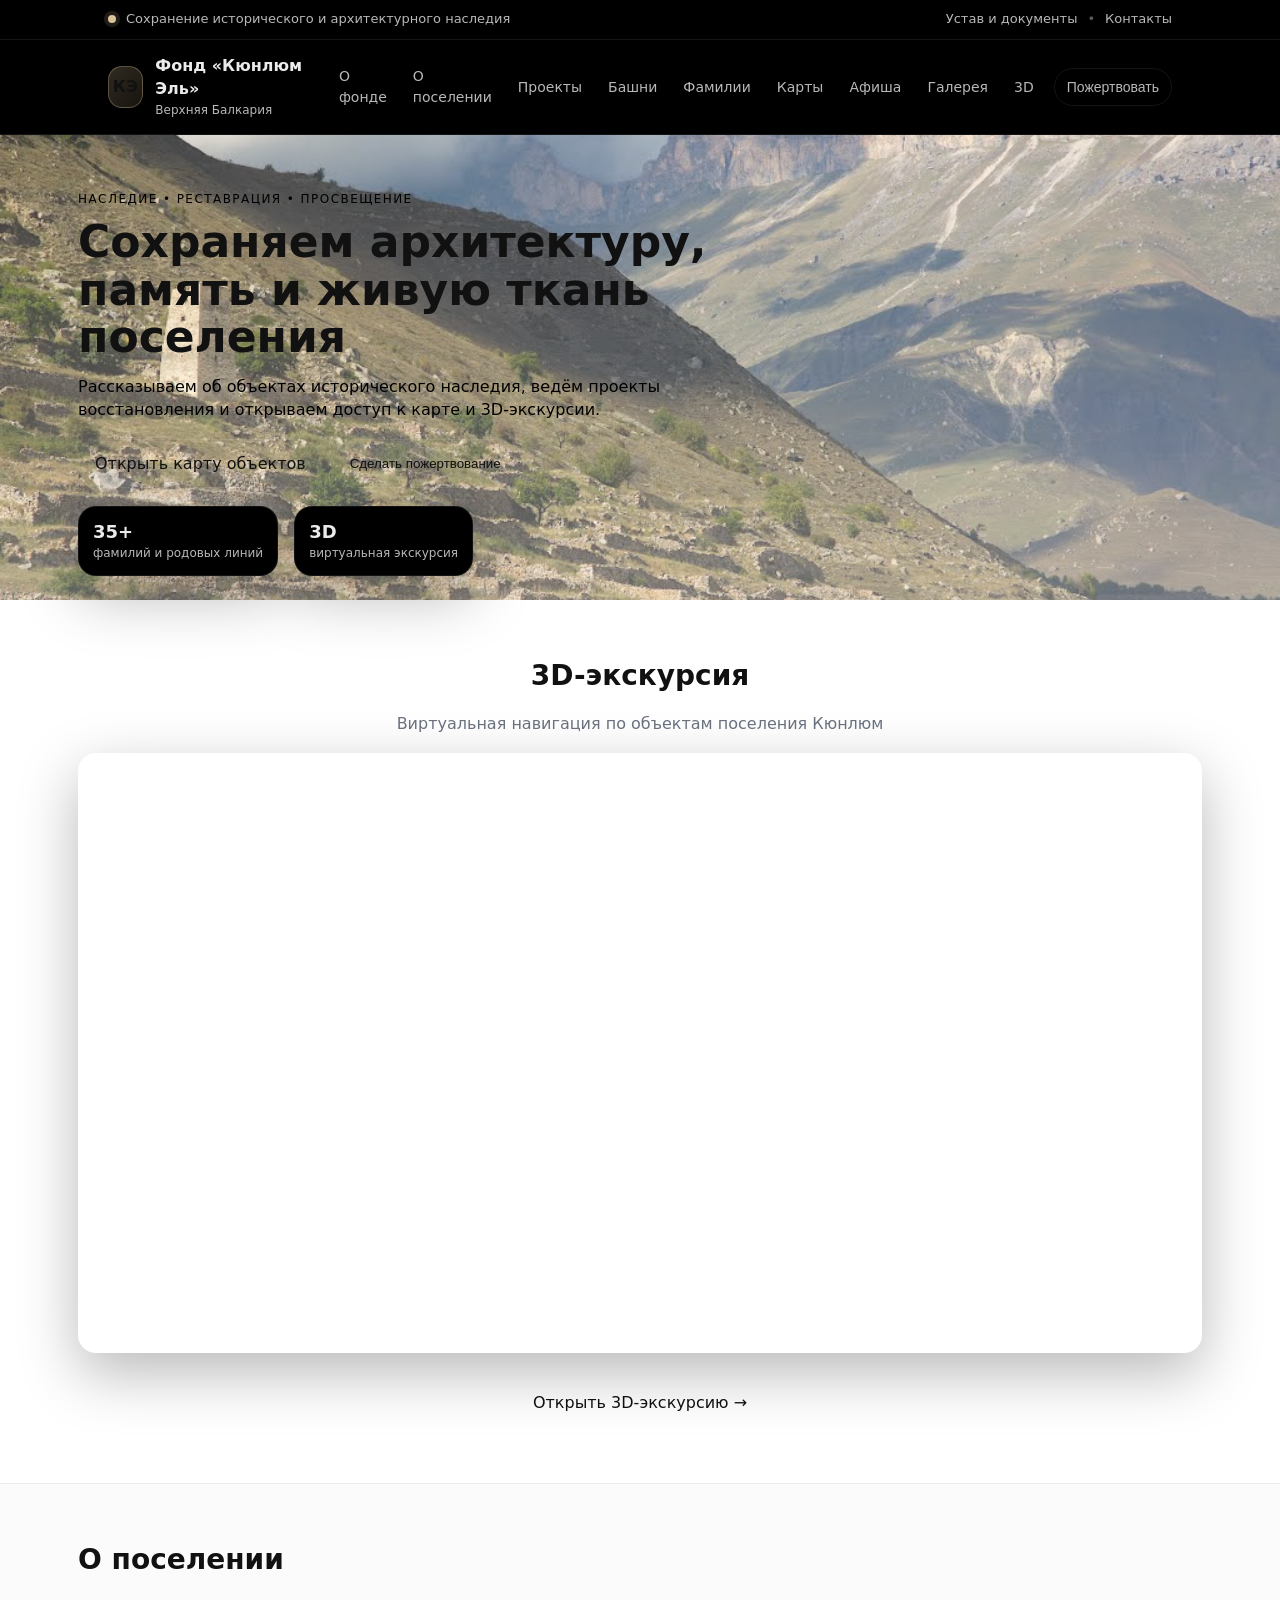
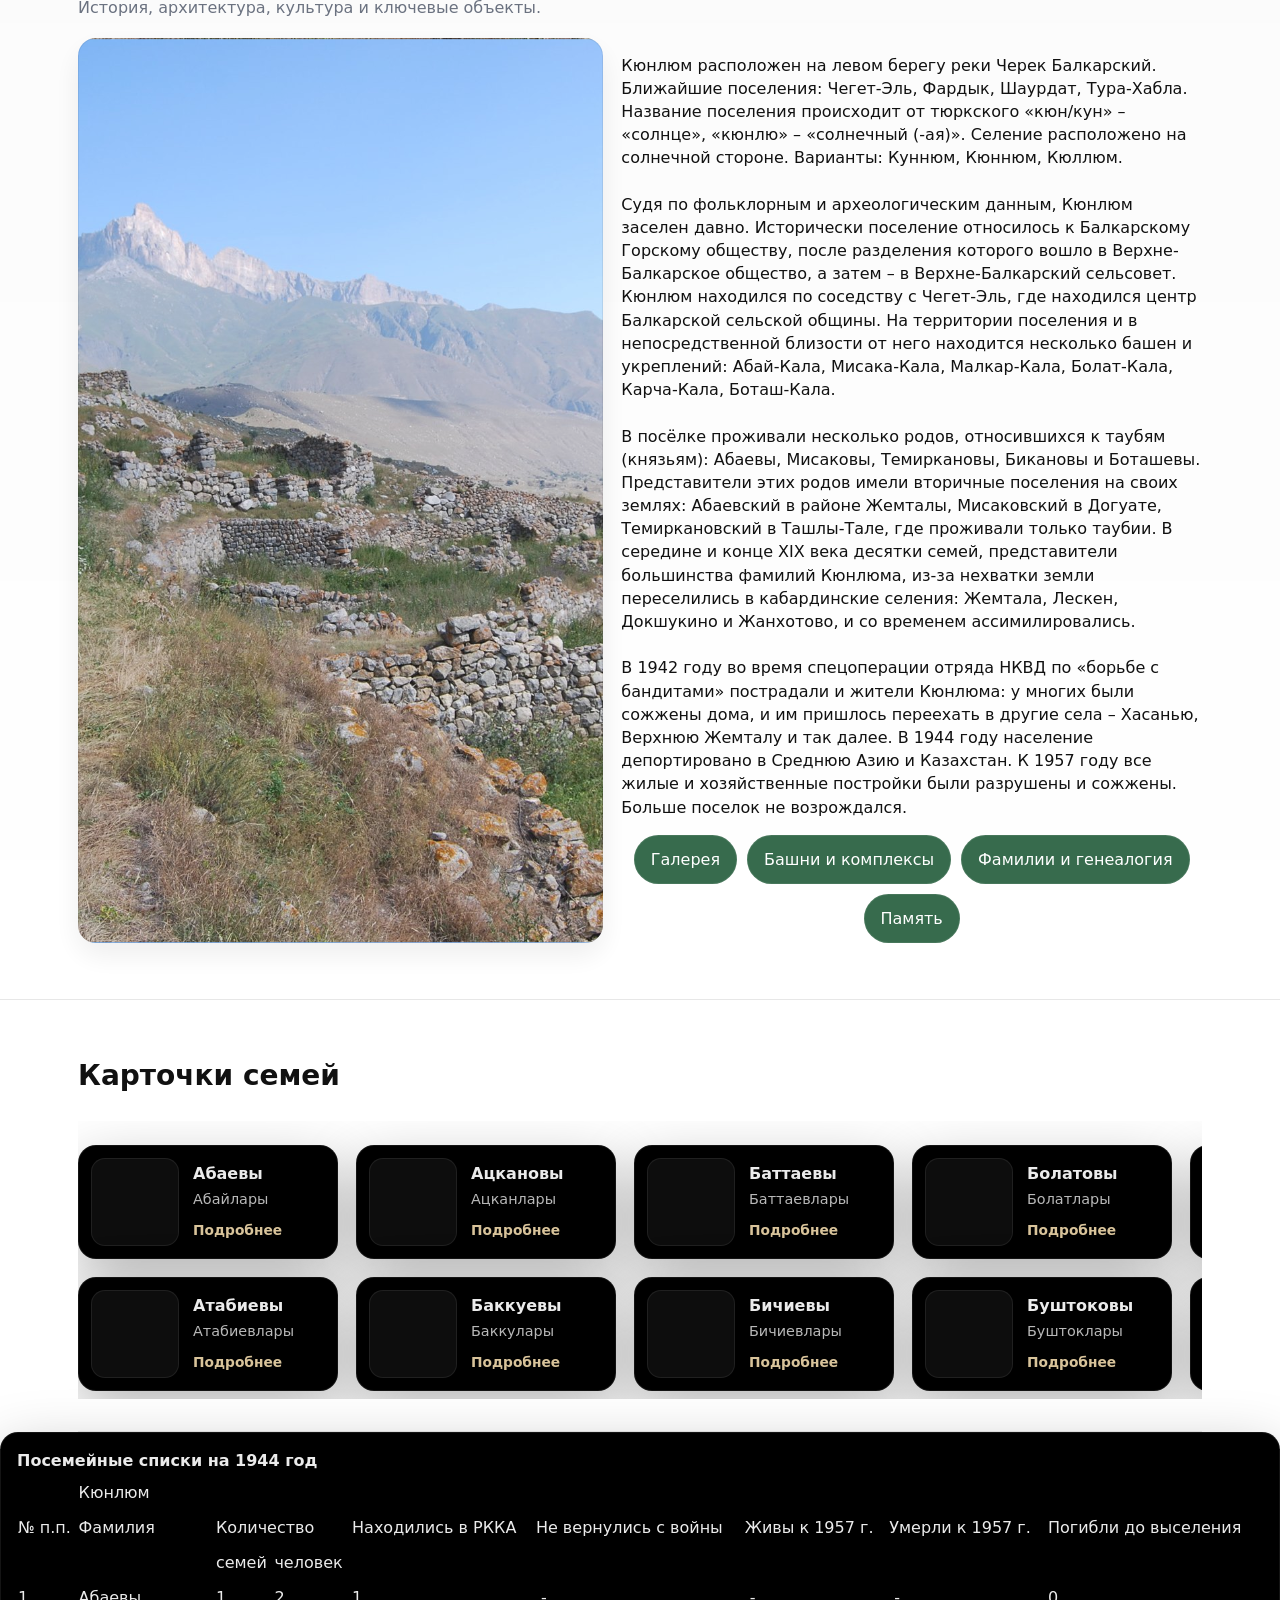
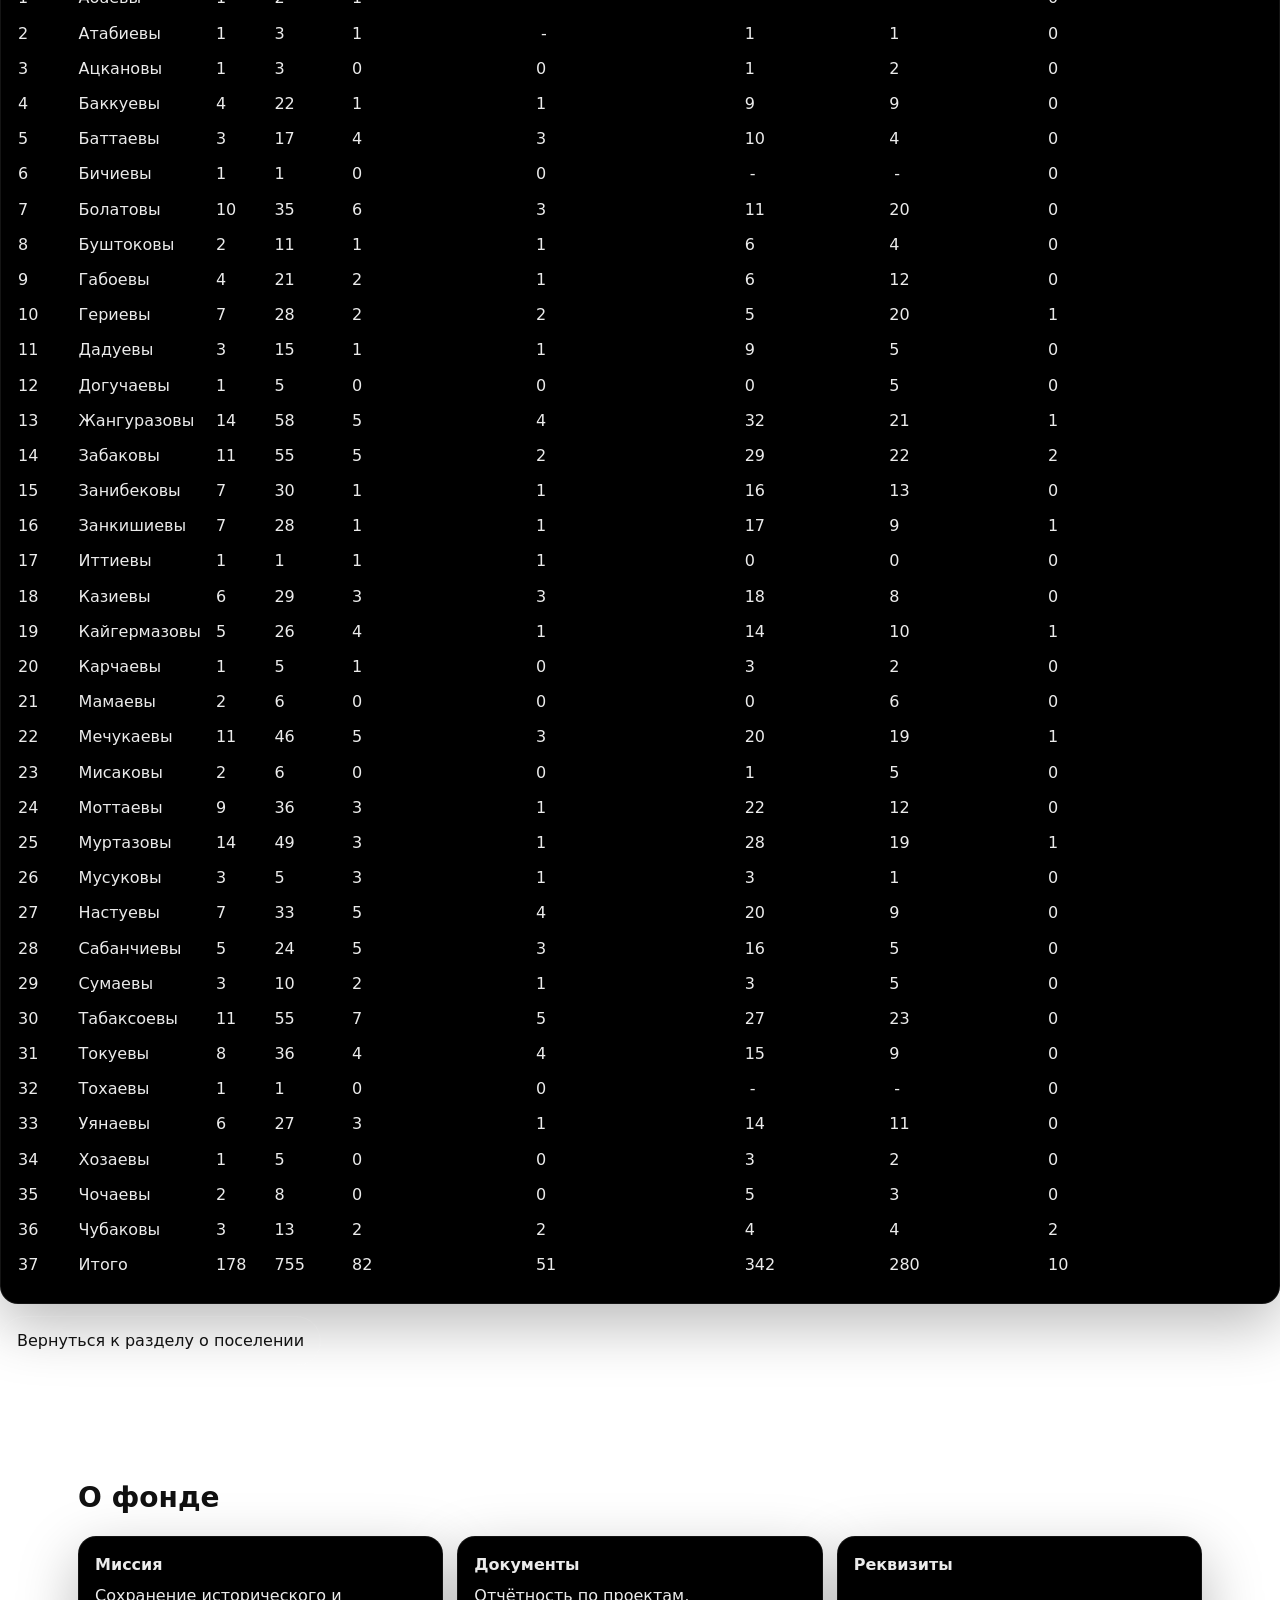
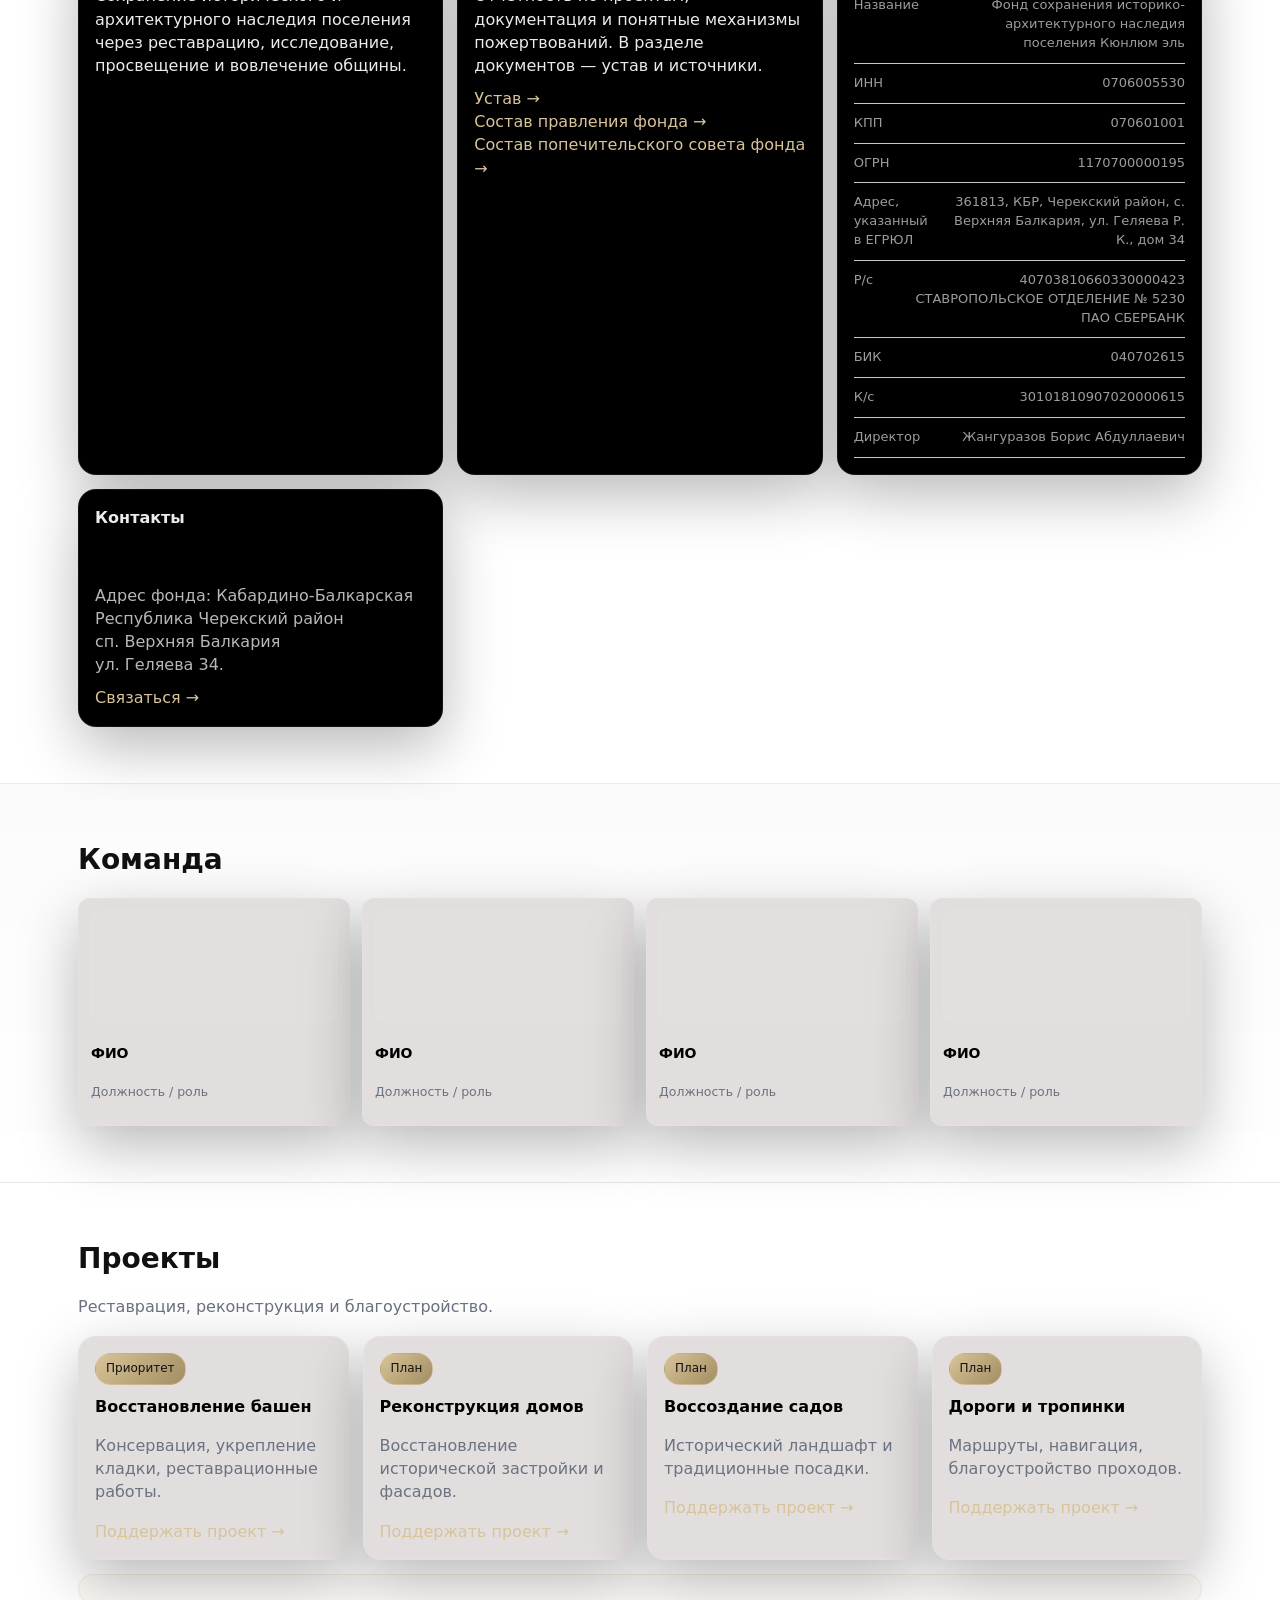
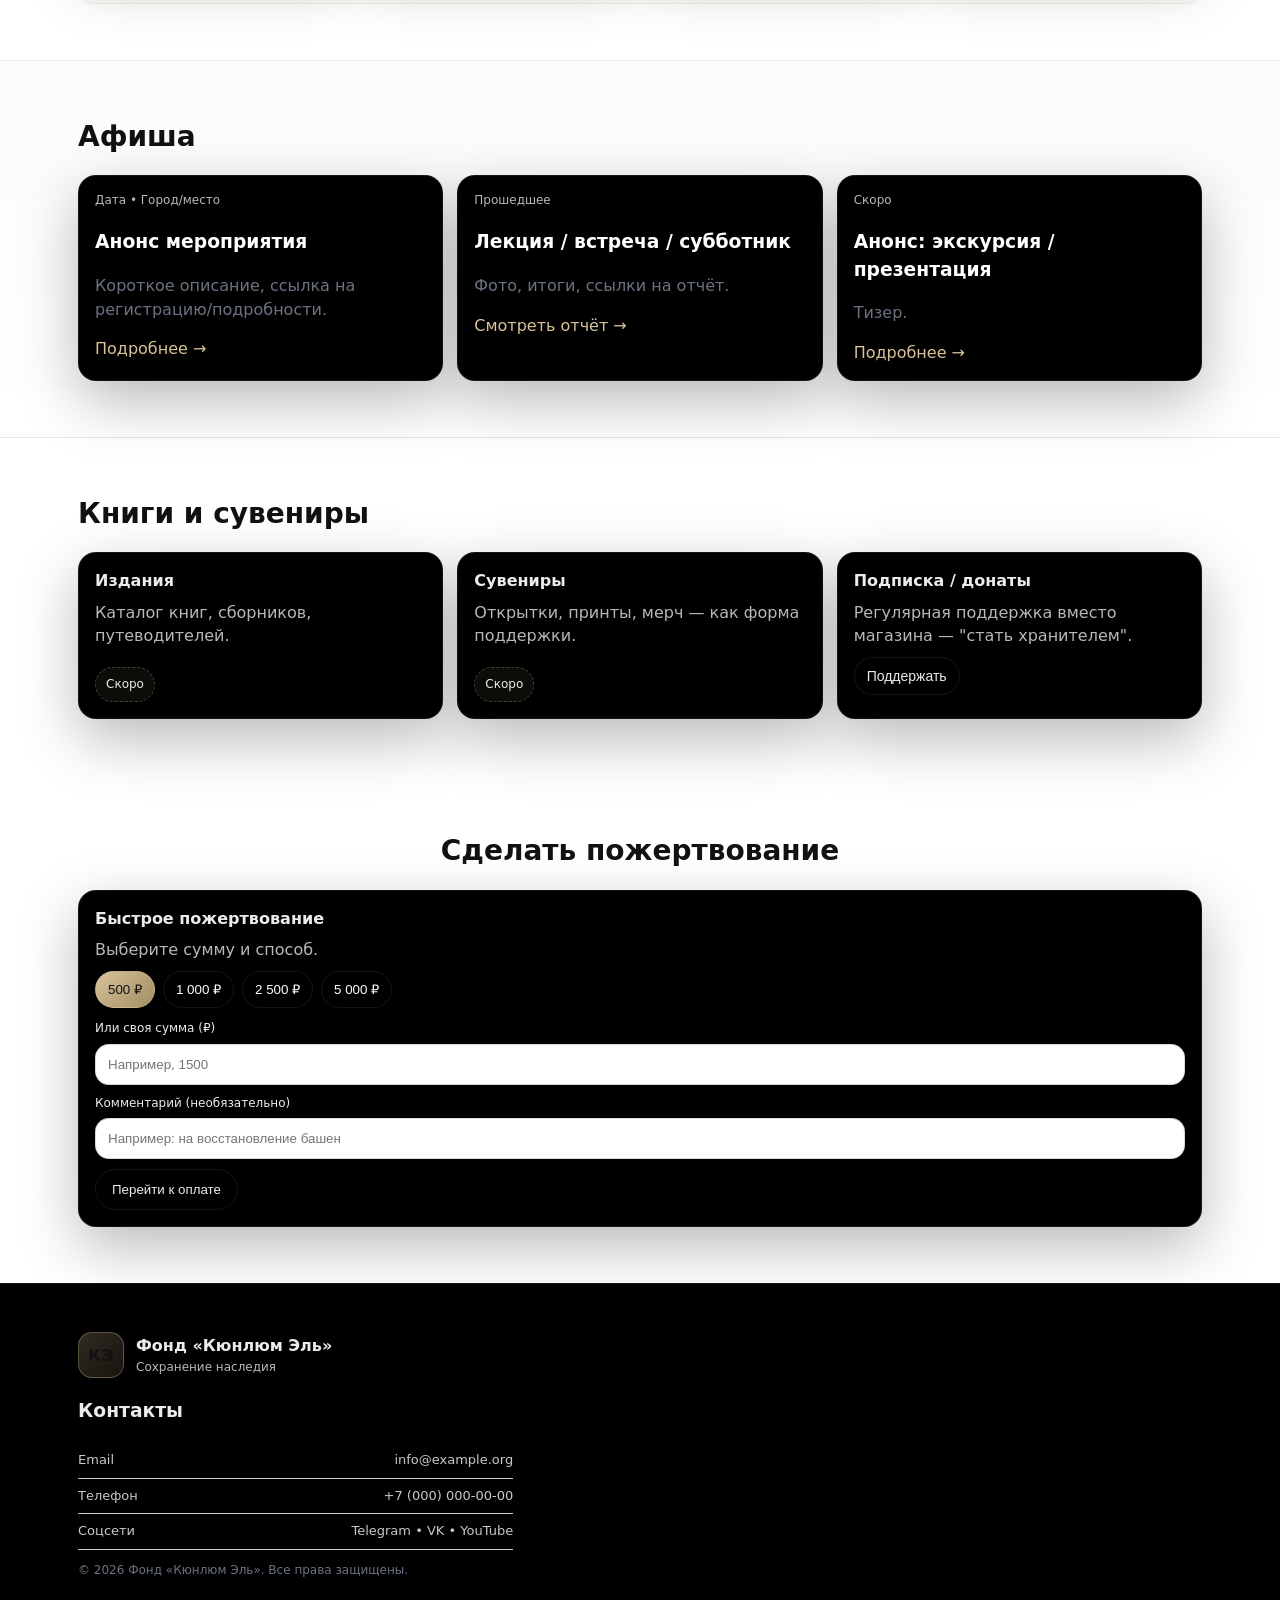
==== commit 0357861b: "another tonne of changes" ====
--- a/index.html
+++ b/index.html
@@ -53,7 +53,7 @@
           <a href="#about">О фонде</a>
           <a href="#settlement">О поселении</a>
           <a href="#projects">Проекты</a>
-          <a href="/towers.html">Башни</a>
+          <a href="towers.html">Башни</a>
           <a href="#families">Фамилии</a>
           <a href="#maps">Карты</a>
           <a href="#events">Афиша</a>
@@ -230,10 +230,10 @@
         </div> -->
 
         <div class="actions" style="justify-content: center;">
-          <a class="btn btn" href="/towers.html" style="background-color: rgb(55, 107, 77);">Галерея</a>
+          <a class="btn btn" href="/gallery.html" style="background-color: rgb(55, 107, 77);">Галерея</a>
           <a class="btn btn" href="/towers.html" style="background-color: rgb(55, 107, 77);">Башни и комплексы</a>
           <a class="btn btn" href="#families" style="background-color: rgb(55, 107, 77);">Фамилии и генеалогия</a>
-          <a class="btn btn" href="#families" style="background-color: rgb(55, 107, 77);">Память</a>
+          <a class="btn btn" href="/memory.html" style="background-color: rgb(55, 107, 77);">Память</a>
         </div>
       </div>
     </div>
@@ -1371,7 +1371,7 @@
 
       <div class="grid grid--4">
         <article class="person">
-          <div class="person__photo" aria-hidden="true" style="background-color:;"></div>
+          <div class="person__photo" aria-hidden="true"></div>
           <h3>ФИО</h3>
           <p class="muted">Должность / роль</p>
         </article>
@@ -1795,6 +1795,6 @@
     </figure>
   </div>
 
-  <script src="script.js"></script>
+  <script src="/script.js"></script>
 </body>
 </html>
--- a/styles.css
+++ b/styles.css
@@ -269,7 +269,7 @@
   background:
     radial-gradient(900px 500px at 15% 20%, rgba(216, 195, 154, 0.12), transparent 60%),
     linear-gradient(180deg, rgba(255, 255, 255, 0.15), rgba(255, 255, 255, 0.4)),
-    url("/images/Кюнлюм.\ 2015\ г..jpg");
+    url("images/Кюнлюм.\ 2015\ г..jpg");
   background-size: cover;
   background-position: center;
   opacity: 0.999999;
@@ -487,7 +487,7 @@
 }
 
 .media--photo {
-  background-image: url("/images/Развалины\ квартала.\ 2009\ г..JPG");
+  background-image: url("images/Развалины\ квартала.\ 2009\ г..JPG");
   background-size: cover;
   background-position: center;
   opacity: 0.92;
@@ -1359,4 +1359,187 @@
 
 #tour .section__head {
   text-align: center;
+}
+
+/* ========== TOWER GALLERY ========== */
+.tower-gallery {
+  display: grid;
+  grid-auto-flow: column;
+  grid-auto-columns: 180px;
+  gap: 12px;
+  overflow-x: auto;
+  overflow-y: hidden;
+  padding-bottom: 8px;
+  margin-top: 16px;
+  -webkit-overflow-scrolling: touch;
+  scroll-snap-type: x proximity;
+}
+
+.tower-gallery::-webkit-scrollbar {
+  height: 6px;
+}
+
+.tower-gallery::-webkit-scrollbar-thumb {
+  background: rgba(255, 255, 255, 0.16);
+  border-radius: 999px;
+}
+
+.tower-gallery__item {
+  margin: 0;
+  scroll-snap-align: start;
+}
+
+.tower-gallery__thumb {
+  width: 100%;
+  aspect-ratio: 4 / 3;
+  border: 1px solid rgba(255, 255, 255, 0.08);
+  border-radius: 14px;
+  background-size: cover;
+  background-position: center;
+  background-color: rgba(255, 255, 255, 0.04);
+  cursor: pointer;
+  padding: 0;
+  display: block;
+}
+
+.tower-gallery__thumb:hover {
+  transform: translateY(-1px);
+}
+
+.tower-gallery__caption {
+  margin-top: 6px;
+  font-size: 12px;
+  line-height: 1.35;
+  color: rgba(255, 255, 255, 0.72);
+}
+
+/* ========== GALLERY PAGE ========== */
+.gallery-grid {
+  display: grid;
+  grid-template-columns: repeat(auto-fill, minmax(200px, 1fr));
+  gap: 16px;
+  margin-top: 24px;
+}
+
+.gallery-item {
+  position: relative;
+  overflow: hidden;
+  border-radius: var(--r);
+  border: 1px solid var(--line-dark);
+  background: #000000;
+  cursor: pointer;
+  padding: 0;
+  aspect-ratio: 4/3;
+  transition: all 0.3s ease;
+}
+
+.gallery-item:hover {
+  transform: translateY(-4px);
+  box-shadow: var(--shadow-dark);
+  border-color: var(--accent);
+}
+
+.gallery-item img {
+  width: 100%;
+  height: 100%;
+  object-fit: cover;
+  transition: transform 0.3s ease;
+}
+
+.gallery-item:hover img {
+  transform: scale(1.05);
+}
+
+.gallery-item__caption {
+  position: absolute;
+  bottom: 0;
+  left: 0;
+  right: 0;
+  background: linear-gradient(180deg, rgba(0, 0, 0, 0), rgba(0, 0, 0, 0.8));
+  color: var(--text-on-dark);
+  padding: 16px 12px 12px;
+  font-size: 12px;
+  line-height: 1.4;
+  opacity: 0;
+  transition: opacity 0.3s ease;
+}
+
+.gallery-item:hover .gallery-item__caption {
+  opacity: 1;
+}
+
+@media (max-width: 980px) {
+  .gallery-grid {
+    grid-template-columns: repeat(auto-fill, minmax(150px, 1fr));
+  }
+}
+
+@media (max-width: 520px) {
+  .gallery-grid {
+    grid-template-columns: repeat(2, 1fr);
+    gap: 12px;
+  }
+}
+
+.lightbox__nav {
+  position: absolute;
+  top: 50%;
+  transform: translateY(-50%);
+  width: 52px;
+  height: 52px;
+  border-radius: 999px;
+  border: 1px solid var(--line-dark);
+  background: rgba(0, 0, 0, 0.5);
+  color: #fff;
+  font-size: 28px;
+  line-height: 1;
+  cursor: pointer;
+  display: grid;
+  place-items: center;
+  z-index: 2;
+  transition: background 0.15s ease, transform 0.15s ease;
+}
+.lightbox__nav:hover {
+  background: rgba(0, 0, 0, 0.75);
+}
+.lightbox__nav--prev { left: 14px; }
+.lightbox__nav--next { right: 14px; }
+
+@media (max-width: 520px) {
+  .lightbox__nav { width: 42px; height: 42px; font-size: 22px; }
+}
+
+.header__inner {
+  max-width: 1100px;
+  margin: 0 auto;
+  padding-left: 18px;
+  padding-right: 18px;
+}
+
+.topbar__inner {
+  max-width: 1100px;
+  margin: 0 auto;
+  padding-left: 18px;
+  padding-right: 18px;
+}
+
+.familyMiniGallery {
+  display: grid;
+  grid-template-columns: repeat(auto-fill, minmax(90px, 1fr));
+  gap: 8px;
+  margin-top: 10px;
+}
+.familyMiniGallery__item {
+  aspect-ratio: 1 / 1;
+  border-radius: 10px;
+  border: 1px solid var(--line);
+  background-color: rgba(255, 255, 255, 0.04);
+  background-size: cover;
+  background-position: center;
+  cursor: pointer;
+  padding: 0;
+  transition: transform 0.15s ease;
+}
+.familyMiniGallery__item:hover {
+  transform: translateY(-1px);
 }
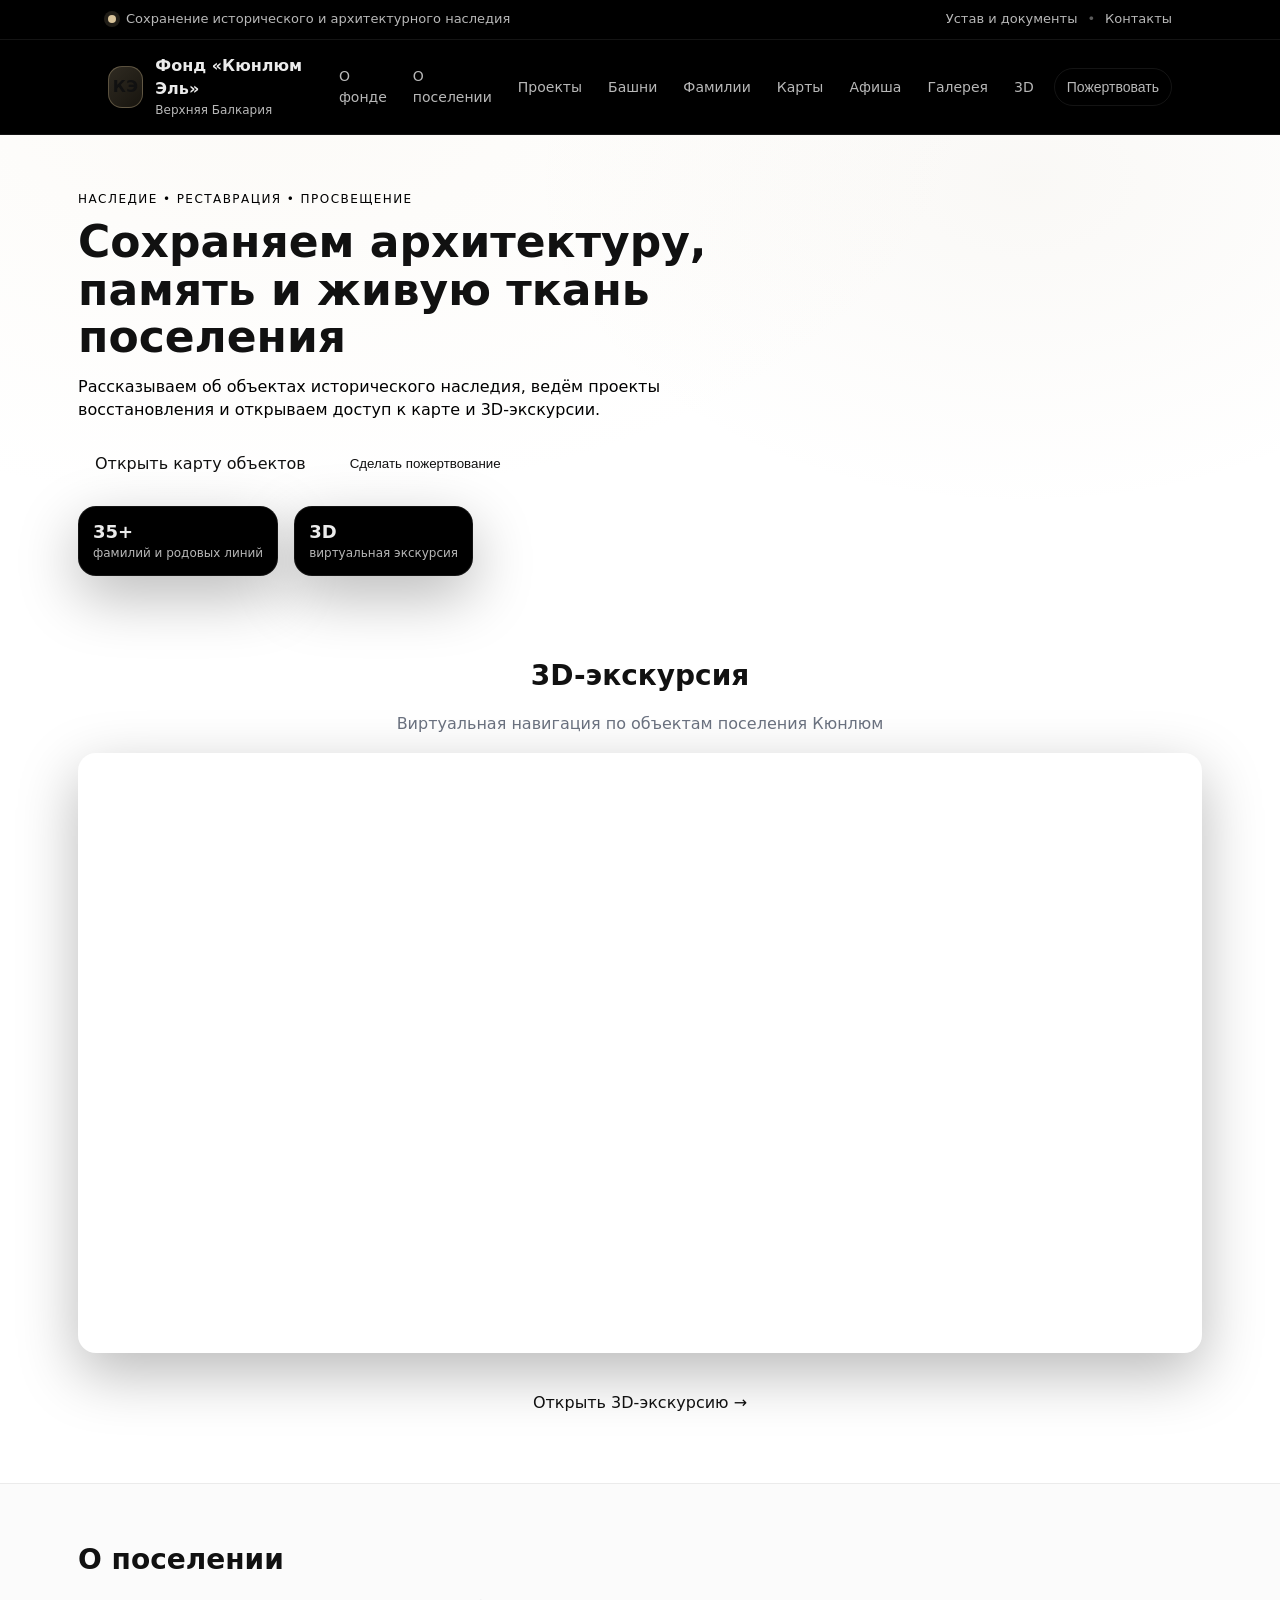
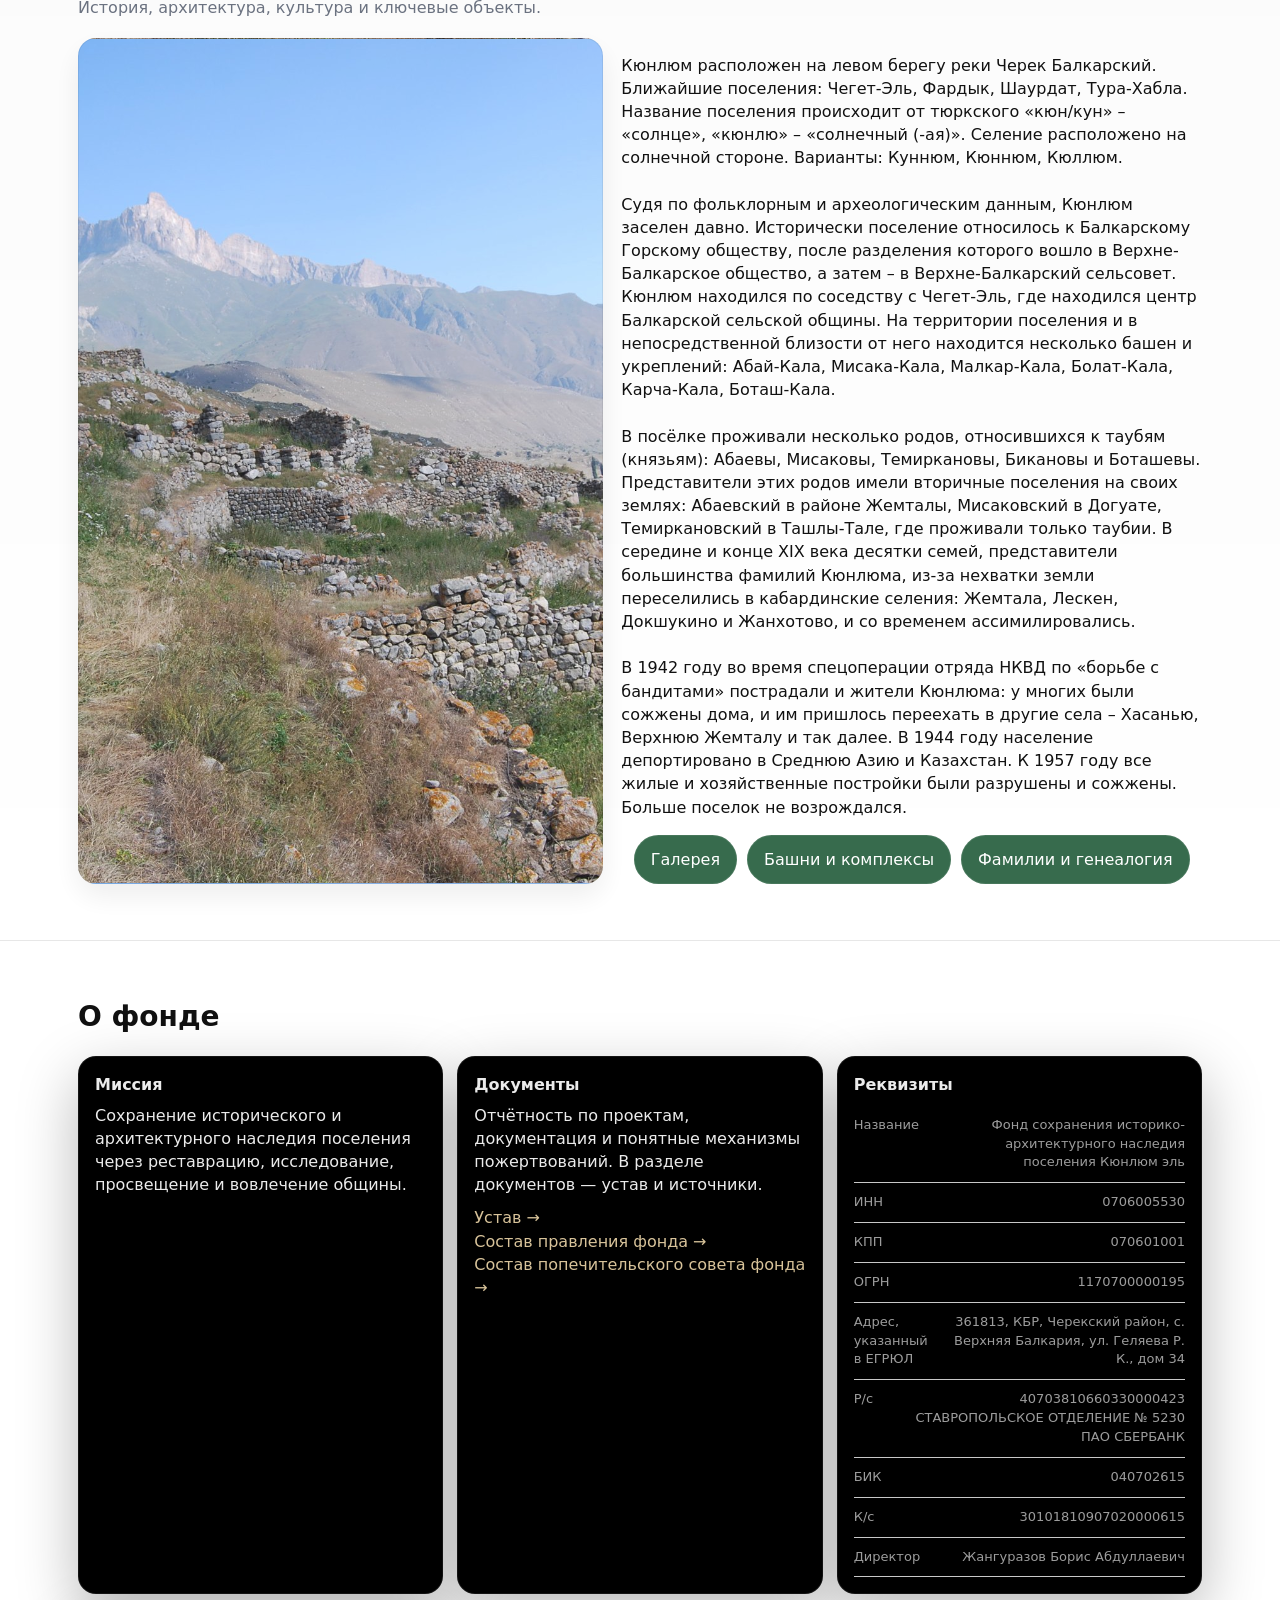
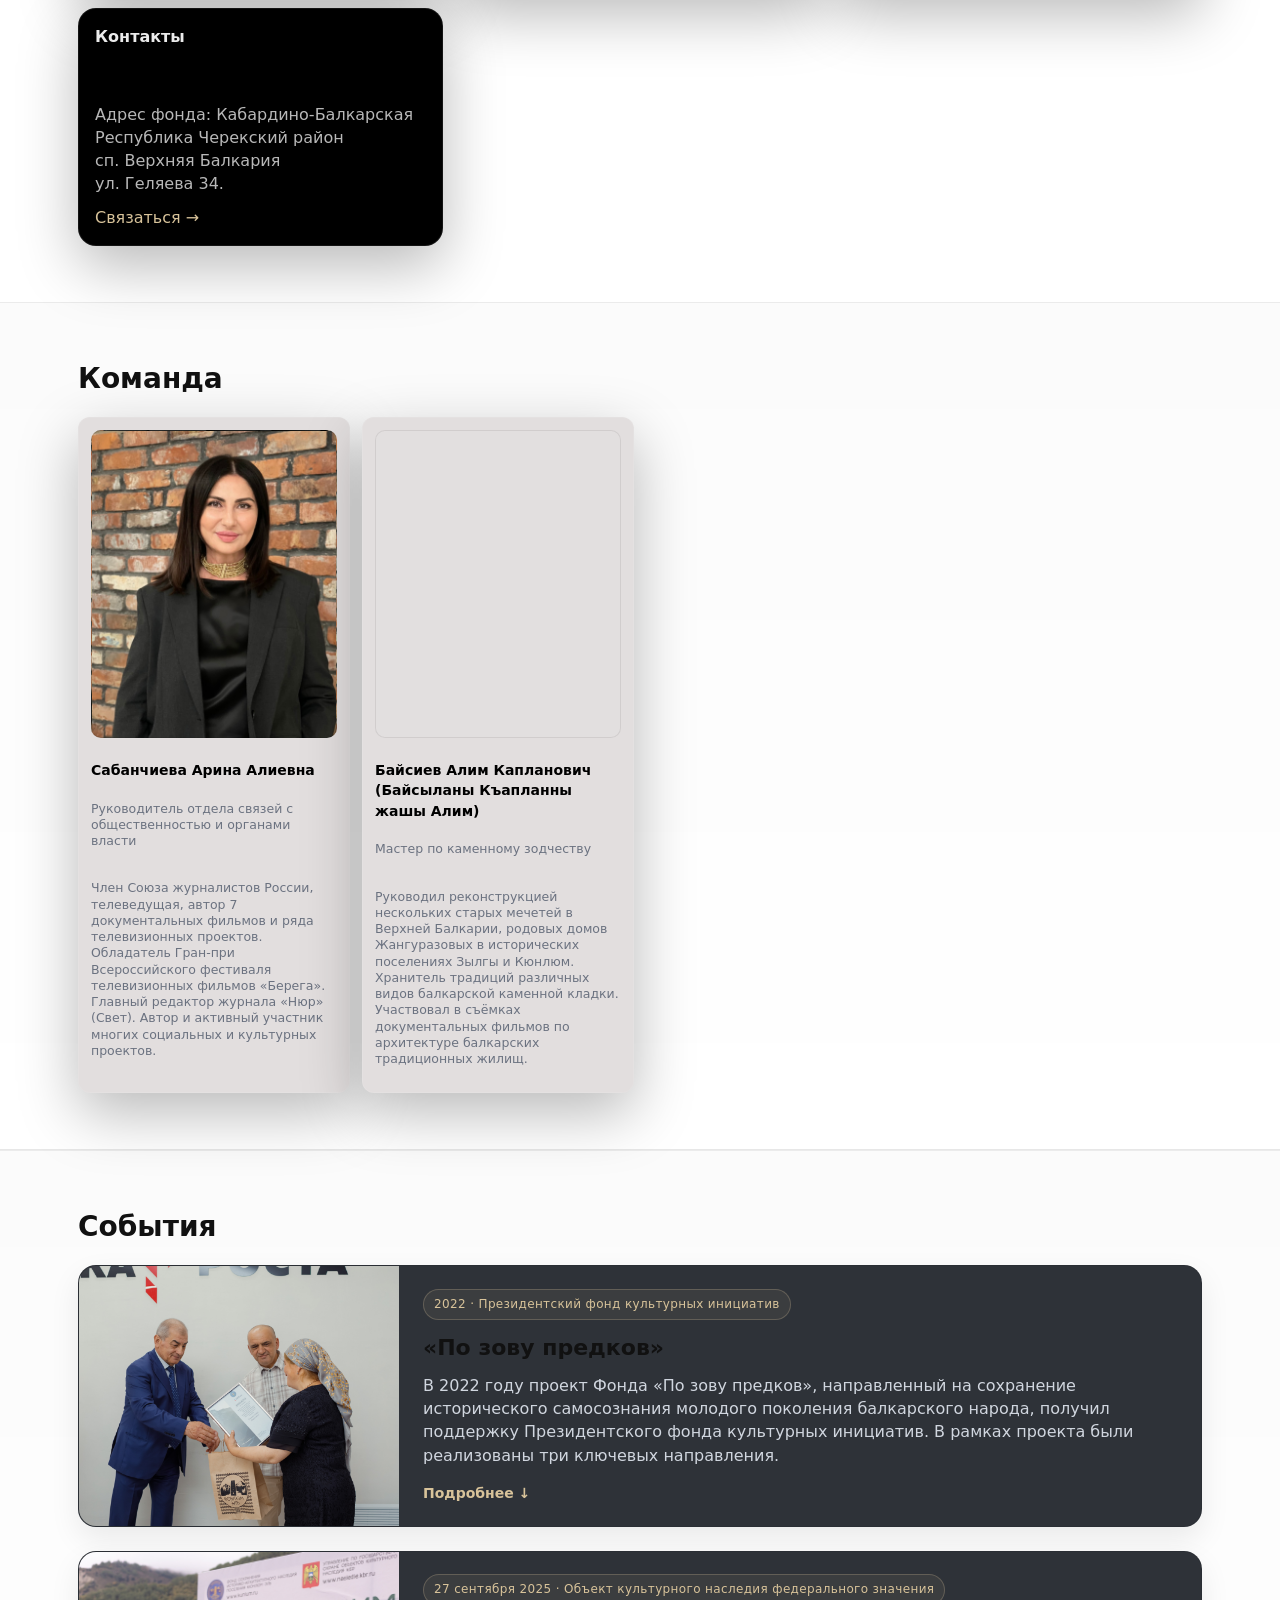
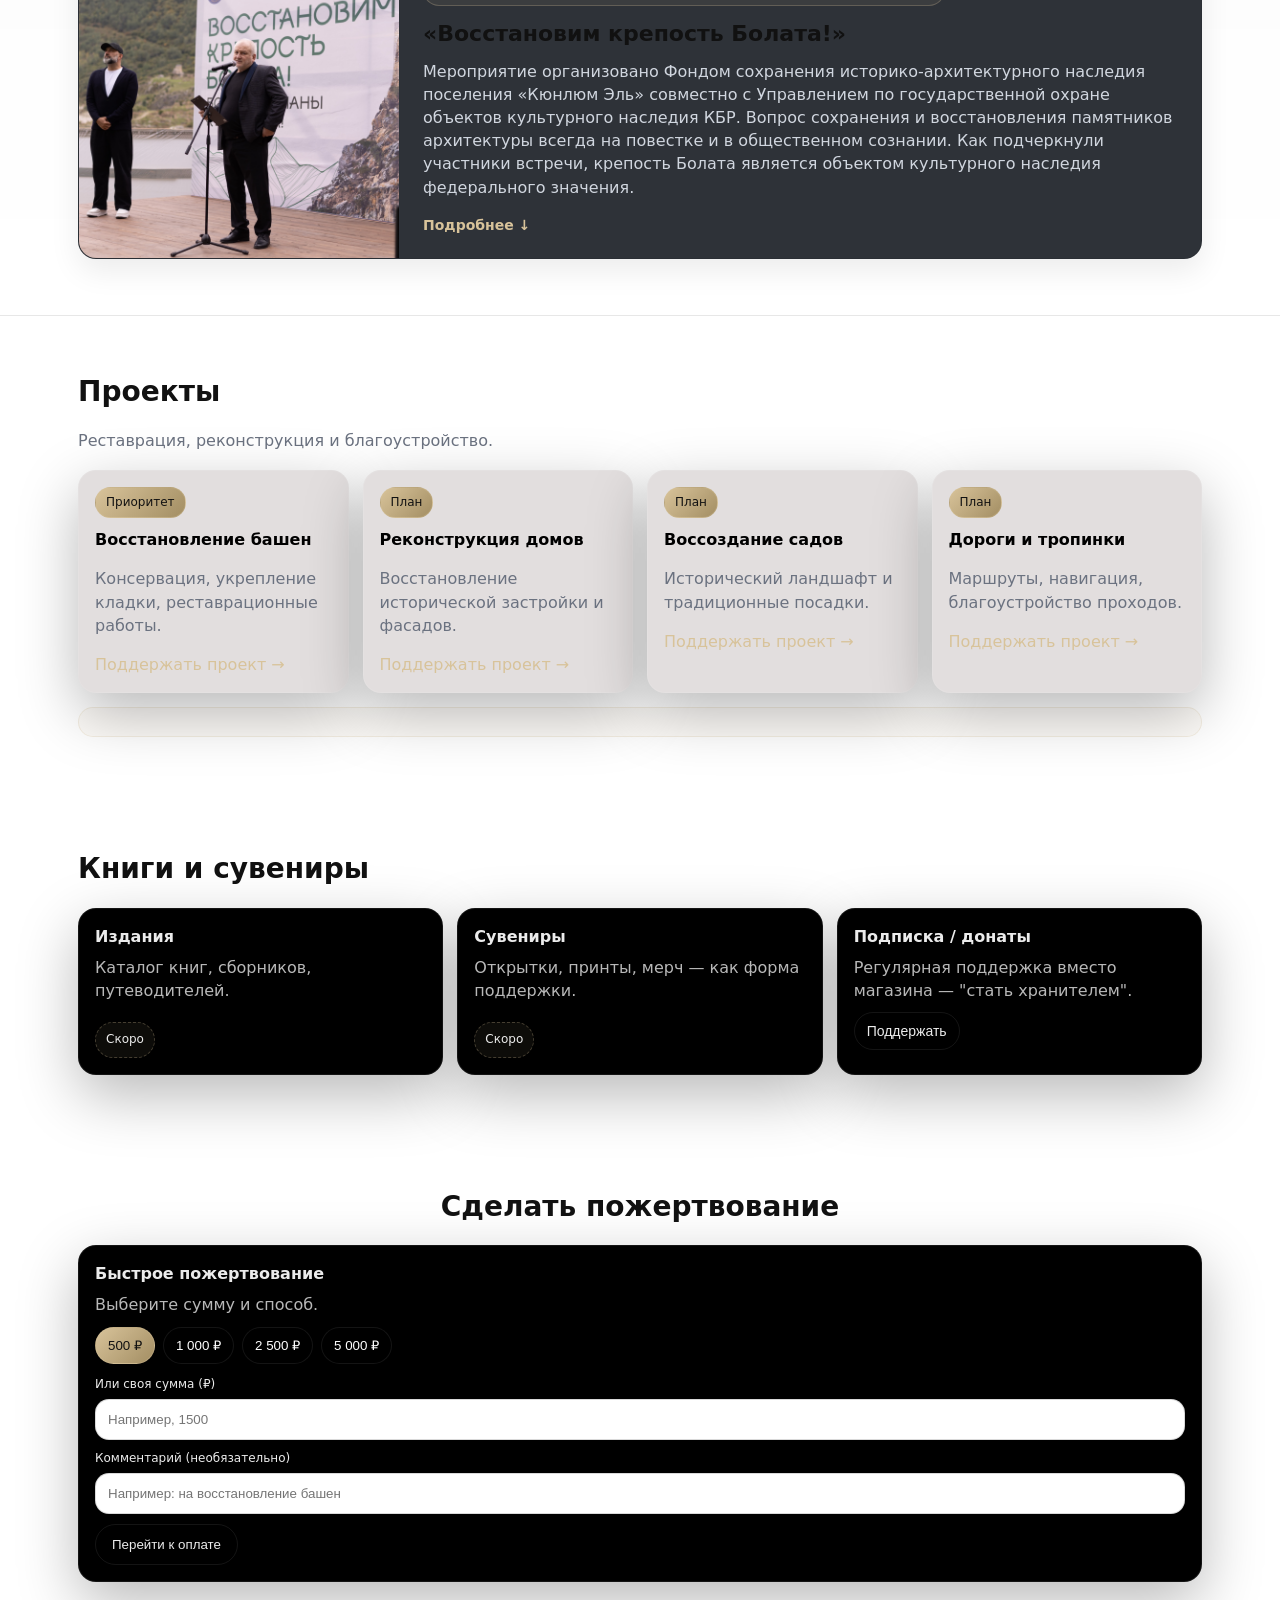
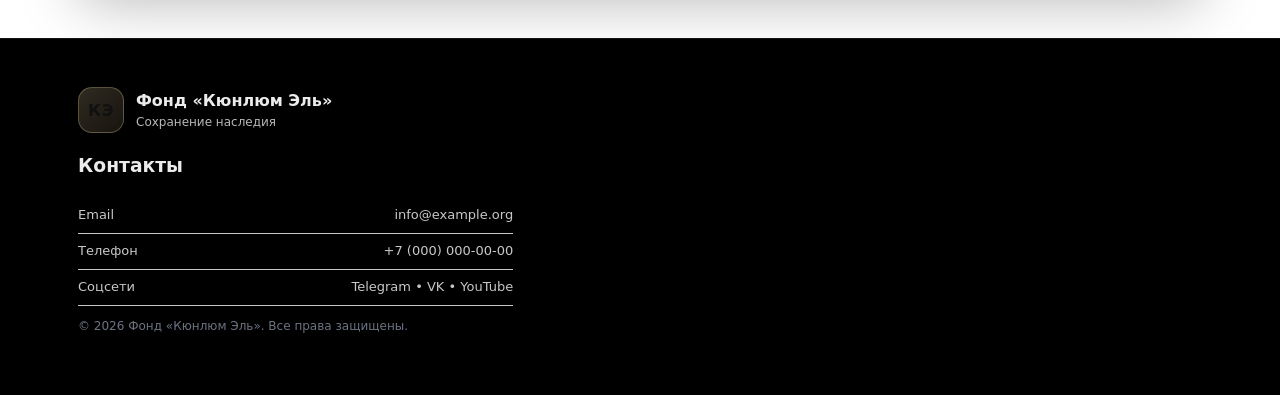
==== commit afe2de43: "pre-final draft" ====
--- a/index.html
+++ b/index.html
@@ -54,10 +54,10 @@
           <a href="#settlement">О поселении</a>
           <a href="#projects">Проекты</a>
           <a href="towers.html">Башни</a>
-          <a href="#families">Фамилии</a>
+          <a href="families.html">Фамилии</a>
           <a href="#maps">Карты</a>
           <a href="#events">Афиша</a>
-          <a href="#gallery">Галерея</a>
+          <a href="/gallery.html">Галерея</a>
           <a href="#tour">3D</a>
           <button class="btn btn--primary btn--small" id="donateBtnTop">
             Пожертвовать
@@ -97,19 +97,6 @@
           </div>
         </div>
       </div>
-
-      <!-- <div class="hero__card">
-        <div class="card">
-          <div class="card__title">Быстрые действия</div>
-          <div class="card__list">
-            <a class="card__item" href="#projects">Посмотреть проекты</a>
-            <a class="card__item" href="#events">Ближайшие события</a>
-            <a class="card__item" href="#gallery">Фотогалерея</a>
-            <a class="card__item" href="#docs">Устав и реквизиты</a>
-          </div>
-          <div class="card__note"></div>
-        </div>
-      </div> -->
     </div>
   </section>
 
@@ -194,1089 +181,18 @@
           сожжены. Больше поселок не возрождался.
         </p>
 
-        <!-- <div class="bullets">
-          <div class="bullet">
-            <div class="bullet__icon" aria-hidden="true">⟡</div>
-            <div>
-              <div class="bullet__title">Архитектура</div>
-              <div class="bullet__text muted">
-                Сохранилась одна целая башня Абаевых и несколько разрушенных.
-                Кюнлюм – это наиболее сохранившееся старинное селение на всей
-                территории КЧР и КБР, посмотреть на него приезжает большое
-                количество как туристов, так и жителей республики.
-              </div>
-            </div>
-          </div>
-
-          <div class="bullet">
-            <div class="bullet__icon" aria-hidden="true">⟡</div>
-            <div>
-              <div class="bullet__title">Память</div>
-              <div class="bullet__text muted">
-                Родовые линии, известные люди, устная история.
-              </div>
-            </div>
-          </div>
-
-          <div class="bullet">
-            <div class="bullet__icon" aria-hidden="true">⟡</div>
-            <div>
-              <div class="bullet__title">Доступность</div>
-              <div class="bullet__text muted">
-                Маршруты, тропы, инфраструктура, навигация.
-              </div>
-            </div>
-          </div>
-        </div> -->
 
         <div class="actions" style="justify-content: center;">
           <a class="btn btn" href="/gallery.html" style="background-color: rgb(55, 107, 77);">Галерея</a>
           <a class="btn btn" href="/towers.html" style="background-color: rgb(55, 107, 77);">Башни и комплексы</a>
-          <a class="btn btn" href="#families" style="background-color: rgb(55, 107, 77);">Фамилии и генеалогия</a>
-          <a class="btn btn" href="/memory.html" style="background-color: rgb(55, 107, 77);">Память</a>
+          <a class="btn btn" href="/families.html" style="background-color: rgb(55, 107, 77);">Фамилии и генеалогия</a>
         </div>
       </div>
     </div>
   </div>
 </section>
 
-  <!-- Families -->
-  <section class="section" id="families">
-    <div class="container">
-      <div class="section__head">
-        <h2>Карточки семей</h2>
-        <p class="muted"></p>
-      </div>
-
-      <!-- Family cards with expandable text -->
-      <div class="familiesBlock">
-        
-
-        <!-- FAMILY CARDS - ALL 36 FAMILIES -->
-
-
-<div class="familiesScroll">
-  <div class="familiesGrid">
     
-    <!-- 1. Абаевы -->
-    <details class="familyCard familyCard--compact">
-      <summary class="familyCard__summary">
-        <div class="familyCard__img" style="background-image: url('images/families/abaev.jpg')"></div>
-        <div class="familyCard__head">
-          <h3>Абаевы</h3>
-          <p class="muted">Абайлары</p>
-          <span class="familyCard__toggle">Подробнее</span>
-        </div>
-      </summary>
-      <div class="familyCard__dropdown">
-        <p>
-          
-          Абаевы – балкарский род, сформировавшийся в Балкарском ущелье, в селении Кюнлюм. Абаевы изначально жили в Кюнлюме, откуда отдельные ветви рода переселились в Ишканты, Хызны-Эль, Абаевский, Кашхатау, Верхне-Кожоково и т.д
-          В настоящее время представители рода – балкарцы и карачаевцы. Однофамилцы есть у многих народов, в том числе и у кабардинцев, осетин и т.д., что видимо обьясненияется широким распространением имени Абай, ставшем впоследствии фамильным наименованием.
-          Согласно преданию, балкарские Абаевы являются потомками легендарного Басиата, который со своим братом Бадинатом (Баделятом) стали родоначальниками балкарской и дигорской феодальной знати. В Балкарию пришел Басият, а его брат ушел в Дигорию. От Басията происходят Абаевы, Жанхотовы, Айдаболовы и Шахановы.
-          Впоследствии от Абаевых отделились ветви Амирхановых и Боташевых, а от Айдаболовых – Биевых.  В.М. Батчаев определяет время появления Басиата концом XIV века.
-          От Абаевых из Верхнего Кюнлюма отделились чегемские Гудуевы, за которыми сохранялся статус таубиев ( в некоторых источниках –чанка), они жили в поселках Жора и Верхний Актопрак.
-          После установления Советской власти, весь род подвергся преследованиям в силу его принадлежности к высшему сословию и его представители были высланы за пределы Кабардино-Балкарии, или же сами покинули его пределы в силу политических причин и стеснении со стороны новой власти. 
-          Из Абаевых известны:
-          Абаев Сосран – олий Балкарии.
-          Абаев Мисост – известный общественный деятель, историк.
-          Абаев Султанбек –  известный музыкант, скрипач.
-          Абаев Асланмурза-Хаджи – известный религиозный деятель приложивший много сил для исламизации населения в Черекском ущелье.
-          </p>
-      </div>
-    </details>
-
-    <!-- 2. Атабиевы -->
-    <details class="familyCard familyCard--compact">
-      <summary class="familyCard__summary">
-        <div class="familyCard__img" style="background-image: url('images/families/default.jpg')"></div>
-        <div class="familyCard__head">
-          <h3>Атабиевы</h3>
-          <p class="muted">Атабиевлары</p>
-          <span class="familyCard__toggle">Подробнее</span>
-        </div>
-      </summary>
-      <div class="familyCard__dropdown">
-        <p></p>
-      </div>
-    </details>
-
-    <!-- 3. Ацкановы -->
-    <details class="familyCard familyCard--compact">
-      <summary class="familyCard__summary">
-        <div class="familyCard__img" style="background-image: url('images/families/default.jpg')"></div>
-        <div class="familyCard__head">
-          <h3>Ацкановы</h3>
-          <p class="muted">Ацканлары</p>
-          <span class="familyCard__toggle">Подробнее</span>
-        </div>
-      </summary>
-      <div class="familyCard__dropdown">
-        <p>На 1944 год в Кюнлюме проживала 1 семья (3 человека). Никто не служил в РККА. К 1957 году остался 1 человек, умерло 2.</p>
-      </div>
-    </details>
-
-    <!-- 4. Баккуевы -->
-    <details class="familyCard familyCard--compact">
-      <summary class="familyCard__summary">
-        <div class="familyCard__img" style="background-image: url('images/families/default.jpg')"></div>
-        <div class="familyCard__head">
-          <h3>Баккуевы</h3>
-          <p class="muted">Баккулары</p>
-          <span class="familyCard__toggle">Подробнее</span>
-        </div>
-      </summary>
-      <div class="familyCard__dropdown">
-        <p>На 1944 год в Кюнлюме проживало 4 семьи (22 человека). Один служил в РККА, один не вернулся с войны. К 1957 году осталось 9 человек, умерло 9.</p>
-      </div>
-    </details>
-
-    <!-- 5. Баттаевы -->
-    <details class="familyCard familyCard--compact">
-      <summary class="familyCard__summary">
-        <div class="familyCard__img" style="background-image: url('images/families/default.jpg')"></div>
-        <div class="familyCard__head">
-          <h3>Баттаевы</h3>
-          <p class="muted">Баттаевлары</p>
-          <span class="familyCard__toggle">Подробнее</span>
-        </div>
-      </summary>
-      <div class="familyCard__dropdown">
-        <p>На 1944 год в Кюнлюме проживало 3 семьи (17 человек). Четверо служили в РККА, трое не вернулись с войны. К 1957 году осталось 10 человек, умерло 4.</p>
-      </div>
-    </details>
-
-    <!-- 6. Бичиевы -->
-    <details class="familyCard familyCard--compact">
-      <summary class="familyCard__summary">
-        <div class="familyCard__img" style="background-image: url('images/families/default.jpg')"></div>
-        <div class="familyCard__head">
-          <h3>Бичиевы</h3>
-          <p class="muted">Бичиевлары</p>
-          <span class="familyCard__toggle">Подробнее</span>
-        </div>
-      </summary>
-      <div class="familyCard__dropdown">
-        <p>На 1944 год в Кюнлюме проживала 1 семья (1 человек). Никто не служил в РККА.</p>
-      </div>
-    </details>
-
-    <!-- 7. Болатовы -->
-    <details class="familyCard familyCard--compact">
-      <summary class="familyCard__summary">
-        <div class="familyCard__img" style="background-image: url('images/families/default.jpg')"></div>
-        <div class="familyCard__head">
-          <h3>Болатовы</h3>
-          <p class="muted">Болатлары</p>
-          <span class="familyCard__toggle">Подробнее</span>
-        </div>
-      </summary>
-      <div class="familyCard__dropdown">
-        <p>На 1944 год в Кюнлюме проживало 10 семей (35 человек). Шестеро служили в РККА, трое не вернулись с войны. К 1957 году осталось 11 человек, умерло 20.</p>
-      </div>
-    </details>
-
-    <!-- 8. Буштоковы -->
-    <details class="familyCard familyCard--compact">
-      <summary class="familyCard__summary">
-        <div class="familyCard__img" style="background-image: url('images/families/default.jpg')"></div>
-        <div class="familyCard__head">
-          <h3>Буштоковы</h3>
-          <p class="muted">Буштоклары</p>
-          <span class="familyCard__toggle">Подробнее</span>
-        </div>
-      </summary>
-      <div class="familyCard__dropdown">
-        <p>На 1944 год в Кюнлюме проживало 2 семьи (11 человек). Один служил в РККА, один не вернулся с войны. К 1957 году осталось 6 человек, умерло 4.</p>
-      </div>
-    </details>
-
-    <!-- 9. Габоевы -->
-    <details class="familyCard familyCard--compact">
-      <summary class="familyCard__summary">
-        <div class="familyCard__img" style="background-image: url('images/families/default.jpg')"></div>
-        <div class="familyCard__head">
-          <h3>Габоевы</h3>
-          <p class="muted">Габулары</p>
-          <span class="familyCard__toggle">Подробнее</span>
-        </div>
-      </summary>
-      <div class="familyCard__dropdown">
-        <p>На 1944 год в Кюнлюме проживало 4 семьи (21 человек). Двое служили в РККА, один не вернулся с войны. К 1957 году осталось 6 человек, умерло 12.</p>
-      </div>
-    </details>
-
-    <!-- 10. Гериевы -->
-    <details class="familyCard familyCard--compact">
-      <summary class="familyCard__summary">
-        <div class="familyCard__img" style="background-image: url('images/families/default.jpg')"></div>
-        <div class="familyCard__head">
-          <h3>Гериевы</h3>
-          <p class="muted">Геридилары</p>
-          <span class="familyCard__toggle">Подробнее</span>
-        </div>
-      </summary>
-      <div class="familyCard__dropdown">
-        <p>На 1944 год в Кюнлюме проживало 7 семей (28 человек). Двое служили в РККА, двое не вернулись с войны. К 1957 году осталось 5 человек, умерло 20. Один человек погиб до выселения.</p>
-      </div>
-    </details>
-
-    <!-- 11. Дадуевы -->
-    <details class="familyCard familyCard--compact">
-      <summary class="familyCard__summary">
-        <div class="familyCard__img" style="background-image: url('images/families/default.jpg')"></div>
-        <div class="familyCard__head">
-          <h3>Дадуевы</h3>
-          <p class="muted">Дадулары</p>
-          <span class="familyCard__toggle">Подробнее</span>
-        </div>
-      </summary>
-      <div class="familyCard__dropdown">
-        <p>На 1944 год в Кюнлюме проживало 3 семьи (15 человек). Один служил в РККА, один не вернулся с войны. К 1957 году осталось 9 человек, умерло 5.</p>
-      </div>
-    </details>
-
-    <!-- 12. Догучаевы -->
-    <details class="familyCard familyCard--compact">
-      <summary class="familyCard__summary">
-        <div class="familyCard__img" style="background-image: url('images/families/default.jpg')"></div>
-        <div class="familyCard__head">
-          <h3>Догучаевы</h3>
-          <p class="muted">Догучалары</p>
-          <span class="familyCard__toggle">Подробнее</span>
-        </div>
-      </summary>
-      <div class="familyCard__dropdown">
-        <p>На 1944 год в Кюнлюме проживала 1 семья (5 человек). Никто не служил в РККА. К 1957 году никто не остался, умерло 5.</p>
-      </div>
-    </details>
-
-    <!-- 13. Жангуразовы -->
-    <details class="familyCard familyCard--compact">
-      <summary class="familyCard__summary">
-        <div class="familyCard__img" style="background-image: url('images/families/default.jpg')"></div>
-        <div class="familyCard__head">
-          <h3>Жангуразовы</h3>
-          <p class="muted">Жангуразлары</p>
-          <span class="familyCard__toggle">Подробнее</span>
-        </div>
-      </summary>
-      <div class="familyCard__dropdown">
-        <p>На 1944 год в Кюнлюме проживало 14 семей (58 человек). Пятеро служили в РККА, четверо не вернулись с войны. К 1957 году осталось 32 человека, умерло 21. Один человек погиб до выселения.</p>
-      </div>
-    </details>
-
-    <!-- 14. Забаковы -->
-    <details class="familyCard familyCard--compact">
-      <summary class="familyCard__summary">
-        <div class="familyCard__img" style="background-image: url('images/families/default.jpg')"></div>
-        <div class="familyCard__head">
-          <h3>Забаковы</h3>
-          <p class="muted">Забаклары</p>
-          <span class="familyCard__toggle">Подробнее</span>
-        </div>
-      </summary>
-      <div class="familyCard__dropdown">
-        <p>На 1944 год в Кюнлюме проживало 11 семей (55 человек). Пятеро служили в РККА, двое не вернулись с войны. К 1957 году осталось 29 человек, умерло 22. Двое погибли до выселения.</p>
-      </div>
-    </details>
-
-    <!-- 15. Занибековы -->
-    <details class="familyCard familyCard--compact">
-      <summary class="familyCard__summary">
-        <div class="familyCard__img" style="background-image: url('images/families/default.jpg')"></div>
-        <div class="familyCard__head">
-          <h3>Занибековы</h3>
-          <p class="muted">Заниб Екалары</p>
-          <span class="familyCard__toggle">Подробнее</span>
-        </div>
-      </summary>
-      <div class="familyCard__dropdown">
-        <p>На 1944 год в Кюнлюме проживало 7 семей (30 человек). Один служил в РККА, один не вернулся с войны. К 1957 году осталось 16 человек, умерло 13.</p>
-      </div>
-    </details>
-
-    <!-- 16. Занкишиевы -->
-    <details class="familyCard familyCard--compact">
-      <summary class="familyCard__summary">
-        <div class="familyCard__img" style="background-image: url('images/families/default.jpg')"></div>
-        <div class="familyCard__head">
-          <h3>Занкишиевы</h3>
-          <p class="muted">Занкишилары</p>
-          <span class="familyCard__toggle">Подробнее</span>
-        </div>
-      </summary>
-      <div class="familyCard__dropdown">
-        <p>На 1944 год в Кюнлюме проживало 7 семей (28 человек). Один служил в РККА, один не вернулся с войны. К 1957 году осталось 17 человек, умерло 9. Один человек погиб до выселения.</p>
-      </div>
-    </details>
-
-    <!-- 17. Иттиевы -->
-    <details class="familyCard familyCard--compact">
-      <summary class="familyCard__summary">
-        <div class="familyCard__img" style="background-image: url('images/families/default.jpg')"></div>
-        <div class="familyCard__head">
-          <h3>Иттиевы</h3>
-          <p class="muted">Иттилары</p>
-          <span class="familyCard__toggle">Подробнее</span>
-        </div>
-      </summary>
-      <div class="familyCard__dropdown">
-        <p>На 1944 год в Кюнлюме проживала 1 семья (1 человек). Один служил в РККА и не вернулся с войны.</p>
-      </div>
-    </details>
-
-    <!-- 18. Казиевы -->
-    <details class="familyCard familyCard--compact">
-      <summary class="familyCard__summary">
-        <div class="familyCard__img" style="background-image: url('images/families/default.jpg')"></div>
-        <div class="familyCard__head">
-          <h3>Казиевы</h3>
-          <p class="muted">Казилары</p>
-          <span class="familyCard__toggle">Подробнее</span>
-        </div>
-      </summary>
-      <div class="familyCard__dropdown">
-        <p>На 1944 год в Кюнлюме проживало 6 семей (29 человек). Трое служили в РККА, трое не вернулись с войны. К 1957 году осталось 18 человек, умерло 8.</p>
-      </div>
-    </details>
-
-    <!-- 19. Кайгермазовы -->
-    <details class="familyCard familyCard--compact">
-      <summary class="familyCard__summary">
-        <div class="familyCard__img" style="background-image: url('images/families/default.jpg')"></div>
-        <div class="familyCard__head">
-          <h3>Кайгермазовы</h3>
-          <p class="muted">Кайгермазлары</p>
-          <span class="familyCard__toggle">Подробнее</span>
-        </div>
-      </summary>
-      <div class="familyCard__dropdown">
-        <p>На 1944 год в Кюнлюме проживало 5 семей (26 человек). Четверо служили в РККА, один не вернулся с войны. К 1957 году осталось 14 человек, умерло 10. Один человек погиб до выселения.</p>
-      </div>
-    </details>
-
-    <!-- 20. Карчаевы -->
-    <details class="familyCard familyCard--compact">
-      <summary class="familyCard__summary">
-        <div class="familyCard__img" style="background-image: url('images/families/default.jpg')"></div>
-        <div class="familyCard__head">
-          <h3>Карчаевы</h3>
-          <p class="muted">Карчалары</p>
-          <span class="familyCard__toggle">Подробнее</span>
-        </div>
-      </summary>
-      <div class="familyCard__dropdown">
-        <p>На 1944 год в Кюнлюме проживала 1 семья (5 человек). Один служил в РККА. К 1957 году осталось 3 человека, умерло 2.</p>
-      </div>
-    </details>
-
-    <!-- 21. Мамаевы -->
-    <details class="familyCard familyCard--compact">
-      <summary class="familyCard__summary">
-        <div class="familyCard__img" style="background-image: url('images/families/default.jpg')"></div>
-        <div class="familyCard__head">
-          <h3>Мамаевы</h3>
-          <p class="muted">Мамалары</p>
-          <span class="familyCard__toggle">Подробнее</span>
-        </div>
-      </summary>
-      <div class="familyCard__dropdown">
-        <p>На 1944 год в Кюнlюме проживало 2 семьи (6 человек). Никто не служил в РККА. К 1957 году никто не остался, умерло 6.</p>
-      </div>
-    </details>
-
-    <!-- 22. Мечукаевы -->
-    <details class="familyCard familyCard--compact">
-      <summary class="familyCard__summary">
-        <div class="familyCard__img" style="background-image: url('images/families/default.jpg')"></div>
-        <div class="familyCard__head">
-          <h3>Мечукаевы</h3>
-          <p class="muted">Мечукалары</p>
-          <span class="familyCard__toggle">Подробнее</span>
-        </div>
-      </summary>
-      <div class="familyCard__dropdown">
-        <p>На 1944 год в Кюнlюме проживало 11 семей (46 человек). Пятеро служили в РККА, трое не вернулись с войны. К 1957 году осталось 20 человек, умерло 19. Один человек погиб до выселения.</p>
-      </div>
-    </details>
-
-    <!-- 23. Мисаковы -->
-    <details class="familyCard familyCard--compact">
-      <summary class="familyCard__summary">
-        <div class="familyCard__img" style="background-image: url('images/families/misakov.jpg')"></div>
-        <div class="familyCard__head">
-          <h3>Мисаковы</h3>
-          <p class="muted">Мисакалары</p>
-          <span class="familyCard__toggle">Подробнее</span>
-        </div>
-      </summary>
-      <div class="familyCard__dropdown">
-        <p>Княжеский род Мисаковых относился к таубям (князьям) Кюнlюма. На 1944 год в поселении проживало 2 семьи (6 человек). Род имел вторичное поселение в Догуате. К 1957 году остался 1 человек, умерло 5.</p>
-      </div>
-    </details>
-
-    <!-- 24. Моттаевы -->
-    <details class="familyCard familyCard--compact">
-      <summary class="familyCard__summary">
-        <div class="familyCard__img" style="background-image: url('images/families/default.jpg')"></div>
-        <div class="familyCard__head">
-          <h3>Моттаевы</h3>
-          <p class="muted">Моттаевлары</p>
-          <span class="familyCard__toggle">Подробнее</span>
-        </div>
-      </summary>
-      <div class="familyCard__dropdown">
-        <p>На 1944 год в Кюнlюме проживало 9 семей (36 человек). Трое служили в РККА, один не вернулся с войны. К 1957 году осталось 22 человека, умерло 12.</p>
-      </div>
-    </details>
-
-    <!-- 25. Муртазовы -->
-    <details class="familyCard familyCard--compact">
-      <summary class="familyCard__summary">
-        <div class="familyCard__img" style="background-image: url('images/families/default.jpg')"></div>
-        <div class="familyCard__head">
-          <h3>Муртазовы</h3>
-          <p class="muted">Муртазлары</p>
-          <span class="familyCard__toggle">Подробнее</span>
-        </div>
-      </summary>
-      <div class="familyCard__dropdown">
-        <p>На 1944 год в Кюнlюме проживало 14 семей (49 человек). Трое служили в РККА, один не вернулся с войны. К 1957 году осталось 28 человек, умерло 19. Один человек погиб до выселения.</p>
-      </div>
-    </details>
-
-    <!-- 26. Мусуковы -->
-    <details class="familyCard familyCard--compact">
-      <summary class="familyCard__summary">
-        <div class="familyCard__img" style="background-image: url('images/families/default.jpg')"></div>
-        <div class="familyCard__head">
-          <h3>Мусуковы</h3>
-          <p class="muted">Мусуклары</p>
-          <span class="familyCard__toggle">Подробнее</span>
-        </div>
-      </summary>
-      <div class="familyCard__dropdown">
-        <p>На 1944 год в Кюнlюме проживало 3 семьи (5 человек). Трое служили в РККА, один не вернулся с войны. К 1957 году осталось 3 человека, умер 1.</p>
-      </div>
-    </details>
-
-    <!-- 27. Настуевы -->
-    <details class="familyCard familyCard--compact">
-      <summary class="familyCard__summary">
-        <div class="familyCard__img" style="background-image: url('images/families/default.jpg')"></div>
-        <div class="familyCard__head">
-          <h3>Настуевы</h3>
-          <p class="muted">Настулары</p>
-          <span class="familyCard__toggle">Подробнее</span>
-        </div>
-      </summary>
-      <div class="familyCard__dropdown">
-        <p>На 1944 год в Кюнlюме проживало 7 семей (33 человека). Пятеро служили в РККА, четверо не вернулись с войны. К 1957 году осталось 20 человек, умерло 9.</p>
-      </div>
-    </details>
-
-    <!-- 28. Сабанчиевы -->
-    <details class="familyCard familyCard--compact">
-      <summary class="familyCard__summary">
-        <div class="familyCard__img" style="background-image: url('images/families/default.jpg')"></div>
-        <div class="familyCard__head">
-          <h3>Сабанчиевы</h3>
-          <p class="muted">Сабанчилары</p>
-          <span class="familyCard__toggle">Подробнее</span>
-        </div>
-      </summary>
-      <div class="familyCard__dropdown">
-        <p>На 1944 год в Кюнlюме проживало 5 семей (24 человека). Пятеро служили в РККА, трое не вернулись с войны. К 1957 году осталось 16 человек, умерло 5.</p>
-      </div>
-    </details>
-
-    <!-- 29. Сумаевы -->
-    <details class="familyCard familyCard--compact">
-      <summary class="familyCard__summary">
-        <div class="familyCard__img" style="background-image: url('images/families/default.jpg')"></div>
-        <div class="familyCard__head">
-          <h3>Сумаевы</h3>
-          <p class="muted">Сумалары</p>
-          <span class="familyCard__toggle">Подробнее</span>
-        </div>
-      </summary>
-      <div class="familyCard__dropdown">
-        <p>На 1944 год в Кюнlюме проживало 3 семьи (10 человек). Двое служили в РККА, один не вернулся с войны. К 1957 году осталось 3 человека, умерло 5.</p>
-      </div>
-    </details>
-
-    <!-- 30. Табаксоевы -->
-    <details class="familyCard familyCard--compact">
-      <summary class="familyCard__summary">
-        <div class="familyCard__img" style="background-image: url('images/families/default.jpg')"></div>
-        <div class="familyCard__head">
-          <h3>Табаксоевы</h3>
-          <p class="muted">Табаксулары</p>
-          <span class="familyCard__toggle">Подробнее</span>
-        </div>
-      </summary>
-      <div class="familyCard__dropdown">
-        <p>На 1944 год в Кюнlюме проживало 11 семей (55 человек). Семеро служили в РККА, пятеро не вернулись с войны. К 1957 году осталось 27 человек, умерло 23.</p>
-      </div>
-    </details>
-
-    <!-- 31. Токуевы -->
-    <details class="familyCard familyCard--compact">
-      <summary class="familyCard__summary">
-        <div class="familyCard__img" style="background-image: url('images/families/default.jpg')"></div>
-        <div class="familyCard__head">
-          <h3>Токуевы</h3>
-          <p class="muted">Токулары</p>
-          <span class="familyCard__toggle">Подробнее</span>
-        </div>
-      </summary>
-      <div class="familyCard__dropdown">
-        <p>На 1944 год в Кюнlюме проживало 8 семей (36 человек). Четверо служили в РККА, четверо не вернулись с войны. К 1957 году осталось 15 человек, умерло 9.</p>
-      </div>
-    </details>
-
-    <!-- 32. Тохаевы -->
-    <details class="familyCard familyCard--compact">
-      <summary class="familyCard__summary">
-        <div class="familyCard__img" style="background-image: url('images/families/default.jpg')"></div>
-        <div class="familyCard__head">
-          <h3>Тохаевы</h3>
-          <p class="muted">Тохалары</p>
-          <span class="familyCard__toggle">Подробнее</span>
-        </div>
-      </summary>
-      <div class="familyCard__dropdown">
-        <p>На 1944 год в Кюнlюме проживала 1 семья (1 человек).</p>
-      </div>
-    </details>
-
-    <!-- 33. Уянаевы -->
-    <details class="familyCard familyCard--compact">
-      <summary class="familyCard__summary">
-        <div class="familyCard__img" style="background-image: url('images/families/default.jpg')"></div>
-        <div class="familyCard__head">
-          <h3>Уянаевы</h3>
-          <p class="muted">Уянаевлары</p>
-          <span class="familyCard__toggle">Подробнее</span>
-        </div>
-      </summary>
-      <div class="familyCard__dropdown">
-        <p>На 1944 год в Кюнlюме проживало 6 семей (27 человек). Трое служили в РККА, один не вернулся с войны. К 1957 году осталось 14 человек, умерло 11.</p>
-      </div>
-    </details>
-
-    <!-- 34. Хозаевы -->
-    <details class="familyCard familyCard--compact">
-      <summary class="familyCard__summary">
-        <div class="familyCard__img" style="background-image: url('images/families/default.jpg')"></div>
-        <div class="familyCard__head">
-          <h3>Хозаевы</h3>
-          <p class="muted">Хозалары</p>
-          <span class="familyCard__toggle">Подробнее</span>
-        </div>
-      </summary>
-      <div class="familyCard__dropdown">
-        <p>На 1944 год в Кюнlюме проживала 1 семья (5 человек). Никто не служил в РККА. К 1957 году осталось 3 человека, умерло 2.</p>
-      </div>
-    </details>
-
-    <!-- 35. Чочаевы -->
-    <details class="familyCard familyCard--compact">
-      <summary class="familyCard__summary">
-        <div class="familyCard__img" style="background-image: url('images/families/default.jpg')"></div>
-        <div class="familyCard__head">
-          <h3>Чочаевы</h3>
-          <p class="muted">Чочалары</p>
-          <span class="familyCard__toggle">Подробнее</span>
-        </div>
-      </summary>
-      <div class="familyCard__dropdown">
-        <p>На 1944 год в Кюнlюме проживало 2 семьи (8 человек). Никто не служил в РККА. К 1957 году осталось 5 человек, умерло 3.</p>
-      </div>
-    </details>
-
-    <!-- 36. Чубаковы -->
-    <details class="familyCard familyCard--compact">
-      <summary class="familyCard__summary">
-        <div class="familyCard__img" style="background-image: url('images/families/default.jpg')"></div>
-        <div class="familyCard__head">
-          <h3>Чубаковы</h3>
-          <p class="muted">Чубаклары</p>
-          <span class="familyCard__toggle">Подробнее</span>
-        </div>
-      </summary>
-      <div class="familyCard__dropdown">
-        <p>На 1944 год в Кюнlюме проживало 3 семьи (13 человек). Двое служили в РККА, двое не вернулись с войны. К 1957 году осталось 4 человека, умерло 4. Двое погибли до выселения.</p>
-      </div>
-    </details>
-
-  </div>
-</div>
-        </div>
-      </div>
-
-      <!-- Family table -->
-      <article class="panel">
-        <h3 style="text-align: justify">Посемейные списки на 1944 год</h3>
-
-        <div style="overflow: auto; -webkit-overflow-scrolling: touch">
-          <table border="0" style="width: 100%; border-collapse: collapse">
-            <tbody>
-              <tr>
-                <td>&nbsp;</td>
-                <td><p>Кюнлюм</p></td>
-                <td>&nbsp;</td>
-                <td>&nbsp;</td>
-                <td>&nbsp;</td>
-                <td>&nbsp;</td>
-                <td>&nbsp;</td>
-                <td>&nbsp;</td>
-                <td>&nbsp;</td>
-                <td>&nbsp;</td>
-              </tr>
-              <tr>
-                <td><p>№ п.п.</p></td>
-                <td><p>Фамилия</p></td>
-                <td colspan="2"><p>Количество</p></td>
-                <td><p>Находились в РККА</p></td>
-                <td><p>Не вернулись с войны</p></td>
-                <td><p>Живы к 1957 г.</p></td>
-                <td><p>Умерли к 1957 г.</p></td>
-                <td colspan="2"><p>Погибли до выселения</p></td>
-              </tr>
-              <tr>
-                <td>&nbsp;</td>
-                <td>&nbsp;</td>
-                <td><p>семей</p></td>
-                <td><p>человек</p></td>
-                <td>&nbsp;</td>
-                <td>&nbsp;</td>
-                <td>&nbsp;</td>
-                <td>&nbsp;</td>
-                <td colspan="2">&nbsp;</td>
-              </tr>
-
-              <tr>
-                <td><p>1</p></td>
-                <td><p>Абаевы</p></td>
-                <td><p>1</p></td>
-                <td><p>2</p></td>
-                <td><p>1</p></td>
-                <td><p>&nbsp;-</p></td>
-                <td><p>&nbsp;-</p></td>
-                <td><p>&nbsp;-</p></td>
-                <td colspan="2"><p>0</p></td>
-              </tr>
-              <tr>
-                <td><p>2</p></td>
-                <td><p>Атабиевы</p></td>
-                <td><p>1</p></td>
-                <td><p>3</p></td>
-                <td><p>1</p></td>
-                <td><p>&nbsp;-</p></td>
-                <td><p>1</p></td>
-                <td><p>1</p></td>
-                <td colspan="2"><p>0</p></td>
-              </tr>
-              <tr>
-                <td><p>3</p></td>
-                <td><p>Ацкановы</p></td>
-                <td><p>1</p></td>
-                <td><p>3</p></td>
-                <td><p>0</p></td>
-                <td><p>0</p></td>
-                <td><p>1</p></td>
-                <td><p>2</p></td>
-                <td colspan="2"><p>0</p></td>
-              </tr>
-              <tr>
-                <td><p>4</p></td>
-                <td><p>Баккуевы</p></td>
-                <td><p>4</p></td>
-                <td><p>22</p></td>
-                <td><p>1</p></td>
-                <td><p>1</p></td>
-                <td><p>9</p></td>
-                <td><p>9</p></td>
-                <td colspan="2"><p>0</p></td>
-              </tr>
-              <tr>
-                <td><p>5</p></td>
-                <td><p>Баттаевы</p></td>
-                <td><p>3</p></td>
-                <td><p>17</p></td>
-                <td><p>4</p></td>
-                <td><p>3</p></td>
-                <td><p>10</p></td>
-                <td><p>4</p></td>
-                <td colspan="2"><p>0</p></td>
-              </tr>
-              <tr>
-                <td><p>6</p></td>
-                <td><p>Бичиевы</p></td>
-                <td><p>1</p></td>
-                <td><p>1</p></td>
-                <td><p>0</p></td>
-                <td><p>0</p></td>
-                <td><p>&nbsp;-</p></td>
-                <td><p>&nbsp;-</p></td>
-                <td colspan="2"><p>0</p></td>
-              </tr>
-              <tr>
-                <td><p>7</p></td>
-                <td><p>Болатовы</p></td>
-                <td><p>10</p></td>
-                <td><p>35</p></td>
-                <td><p>6</p></td>
-                <td><p>3</p></td>
-                <td><p>11</p></td>
-                <td><p>20</p></td>
-                <td colspan="2"><p>0</p></td>
-              </tr>
-              <tr>
-                <td><p>8</p></td>
-                <td><p>Буштоковы</p></td>
-                <td><p>2</p></td>
-                <td><p>11</p></td>
-                <td><p>1</p></td>
-                <td><p>1</p></td>
-                <td><p>6</p></td>
-                <td><p>4</p></td>
-                <td colspan="2"><p>0</p></td>
-              </tr>
-              <tr>
-                <td><p>9</p></td>
-                <td><p>Габоевы</p></td>
-                <td><p>4</p></td>
-                <td><p>21</p></td>
-                <td><p>2</p></td>
-                <td><p>1</p></td>
-                <td><p>6</p></td>
-                <td><p>12</p></td>
-                <td colspan="2"><p>0</p></td>
-              </tr>
-              <tr>
-                <td><p>10</p></td>
-                <td><p>Гериевы</p></td>
-                <td><p>7</p></td>
-                <td><p>28</p></td>
-                <td><p>2</p></td>
-                <td><p>2</p></td>
-                <td><p>5</p></td>
-                <td><p>20</p></td>
-                <td colspan="2"><p>1</p></td>
-              </tr>
-              <tr>
-                <td><p>11</p></td>
-                <td><p>Дадуевы</p></td>
-                <td><p>3</p></td>
-                <td><p>15</p></td>
-                <td><p>1</p></td>
-                <td><p>1</p></td>
-                <td><p>9</p></td>
-                <td><p>5</p></td>
-                <td colspan="2"><p>0</p></td>
-              </tr>
-              <tr>
-                <td><p>12</p></td>
-                <td><p>Догучаевы</p></td>
-                <td><p>1</p></td>
-                <td><p>5</p></td>
-                <td><p>0</p></td>
-                <td><p>0</p></td>
-                <td><p>0</p></td>
-                <td><p>5</p></td>
-                <td colspan="2"><p>0</p></td>
-              </tr>
-              <tr>
-                <td><p>13</p></td>
-                <td><p>Жангуразовы</p></td>
-                <td><p>14</p></td>
-                <td><p>58</p></td>
-                <td><p>5</p></td>
-                <td><p>4</p></td>
-                <td><p>32</p></td>
-                <td><p>21</p></td>
-                <td colspan="2"><p>1</p></td>
-              </tr>
-              <tr>
-                <td><p>14</p></td>
-                <td><p>Забаковы</p></td>
-                <td><p>11</p></td>
-                <td><p>55</p></td>
-                <td><p>5</p></td>
-                <td><p>2</p></td>
-                <td><p>29</p></td>
-                <td><p>22</p></td>
-                <td colspan="2"><p>2</p></td>
-              </tr>
-              <tr>
-                <td><p>15</p></td>
-                <td><p>Занибековы</p></td>
-                <td><p>7</p></td>
-                <td><p>30</p></td>
-                <td><p>1</p></td>
-                <td><p>1</p></td>
-                <td><p>16</p></td>
-                <td><p>13</p></td>
-                <td colspan="2"><p>0</p></td>
-              </tr>
-              <tr>
-                <td><p>16</p></td>
-                <td><p>Занкишиевы</p></td>
-                <td><p>7</p></td>
-                <td><p>28</p></td>
-                <td><p>1</p></td>
-                <td><p>1</p></td>
-                <td><p>17</p></td>
-                <td><p>9</p></td>
-                <td colspan="2"><p>1</p></td>
-              </tr>
-              <tr>
-                <td><p>17</p></td>
-                <td><p>Иттиевы</p></td>
-                <td><p>1</p></td>
-                <td><p>1</p></td>
-                <td><p>1</p></td>
-                <td><p>1</p></td>
-                <td><p>0</p></td>
-                <td><p>0</p></td>
-                <td colspan="2"><p>0</p></td>
-              </tr>
-              <tr>
-                <td><p>18</p></td>
-                <td><p>Казиевы</p></td>
-                <td><p>6</p></td>
-                <td><p>29</p></td>
-                <td><p>3</p></td>
-                <td><p>3</p></td>
-                <td><p>18</p></td>
-                <td><p>8</p></td>
-                <td colspan="2"><p>0</p></td>
-              </tr>
-              <tr>
-                <td><p>19</p></td>
-                <td><p>Кайгермазовы</p></td>
-                <td><p>5</p></td>
-                <td><p>26</p></td>
-                <td><p>4</p></td>
-                <td><p>1</p></td>
-                <td><p>14</p></td>
-                <td><p>10</p></td>
-                <td colspan="2"><p>1</p></td>
-              </tr>
-              <tr>
-                <td><p>20</p></td>
-                <td><p>Карчаевы</p></td>
-                <td><p>1</p></td>
-                <td><p>5</p></td>
-                <td><p>1</p></td>
-                <td><p>0</p></td>
-                <td><p>3</p></td>
-                <td><p>2</p></td>
-                <td colspan="2"><p>0</p></td>
-              </tr>
-              <tr>
-                <td><p>21</p></td>
-                <td><p>Мамаевы</p></td>
-                <td><p>2</p></td>
-                <td><p>6</p></td>
-                <td><p>0</p></td>
-                <td><p>0</p></td>
-                <td><p>0</p></td>
-                <td><p>6</p></td>
-                <td colspan="2"><p>0</p></td>
-              </tr>
-              <tr>
-                <td><p>22</p></td>
-                <td><p>Мечукаевы</p></td>
-                <td><p>11</p></td>
-                <td><p>46</p></td>
-                <td><p>5</p></td>
-                <td><p>3</p></td>
-                <td><p>20</p></td>
-                <td><p>19</p></td>
-                <td colspan="2"><p>1</p></td>
-              </tr>
-              <tr>
-                <td><p>23</p></td>
-                <td><p>Мисаковы</p></td>
-                <td><p>2</p></td>
-                <td><p>6</p></td>
-                <td><p>0</p></td>
-                <td><p>0</p></td>
-                <td><p>1</p></td>
-                <td><p>5</p></td>
-                <td colspan="2"><p>0</p></td>
-              </tr>
-              <tr>
-                <td><p>24</p></td>
-                <td><p>Моттаевы</p></td>
-                <td><p>9</p></td>
-                <td><p>36</p></td>
-                <td><p>3</p></td>
-                <td><p>1</p></td>
-                <td><p>22</p></td>
-                <td><p>12</p></td>
-                <td colspan="2"><p>0</p></td>
-              </tr>
-              <tr>
-                <td><p>25</p></td>
-                <td><p>Муртазовы</p></td>
-                <td><p>14</p></td>
-                <td><p>49</p></td>
-                <td><p>3</p></td>
-                <td><p>1</p></td>
-                <td><p>28</p></td>
-                <td><p>19</p></td>
-                <td colspan="2"><p>1</p></td>
-              </tr>
-              <tr>
-                <td><p>26</p></td>
-                <td><p>Мусуковы</p></td>
-                <td><p>3</p></td>
-                <td><p>5</p></td>
-                <td><p>3</p></td>
-                <td><p>1</p></td>
-                <td><p>3</p></td>
-                <td><p>1</p></td>
-                <td colspan="2"><p>0</p></td>
-              </tr>
-              <tr>
-                <td><p>27</p></td>
-                <td><p>Настуевы</p></td>
-                <td><p>7</p></td>
-                <td><p>33</p></td>
-                <td><p>5</p></td>
-                <td><p>4</p></td>
-                <td><p>20</p></td>
-                <td><p>9</p></td>
-                <td colspan="2"><p>0</p></td>
-              </tr>
-              <tr>
-                <td><p>28</p></td>
-                <td><p>Сабанчиевы</p></td>
-                <td><p>5</p></td>
-                <td><p>24</p></td>
-                <td><p>5</p></td>
-                <td><p>3</p></td>
-                <td><p>16</p></td>
-                <td><p>5</p></td>
-                <td colspan="2"><p>0</p></td>
-              </tr>
-              <tr>
-                <td><p>29</p></td>
-                <td><p>Сумаевы</p></td>
-                <td><p>3</p></td>
-                <td><p>10</p></td>
-                <td><p>2</p></td>
-                <td><p>1</p></td>
-                <td><p>3</p></td>
-                <td><p>5</p></td>
-                <td colspan="2"><p>0</p></td>
-              </tr>
-              <tr>
-                <td><p>30</p></td>
-                <td><p>Табаксоевы</p></td>
-                <td><p>11</p></td>
-                <td><p>55</p></td>
-                <td><p>7</p></td>
-                <td><p>5</p></td>
-                <td><p>27</p></td>
-                <td><p>23</p></td>
-                <td colspan="2"><p>0</p></td>
-              </tr>
-              <tr>
-                <td><p>31</p></td>
-                <td><p>Токуевы</p></td>
-                <td><p>8</p></td>
-                <td><p>36</p></td>
-                <td><p>4</p></td>
-                <td><p>4</p></td>
-                <td><p>15</p></td>
-                <td><p>9</p></td>
-                <td colspan="2"><p>0</p></td>
-              </tr>
-              <tr>
-                <td><p>32</p></td>
-                <td><p>Тохаевы</p></td>
-                <td><p>1</p></td>
-                <td><p>1</p></td>
-                <td><p>0</p></td>
-                <td><p>0</p></td>
-                <td><p>&nbsp;-&nbsp;</p></td>
-                <td><p>&nbsp;-</p></td>
-                <td colspan="2"><p>0</p></td>
-              </tr>
-              <tr>
-                <td><p>33</p></td>
-                <td><p>Уянаевы</p></td>
-                <td><p>6</p></td>
-                <td><p>27</p></td>
-                <td><p>3</p></td>
-                <td><p>1</p></td>
-                <td><p>14</p></td>
-                <td><p>11</p></td>
-                <td colspan="2"><p>0</p></td>
-              </tr>
-              <tr>
-                <td><p>34</p></td>
-                <td><p>Хозаевы</p></td>
-                <td><p>1</p></td>
-                <td><p>5</p></td>
-                <td><p>0</p></td>
-                <td><p>0</p></td>
-                <td><p>3</p></td>
-                <td><p>2</p></td>
-                <td colspan="2"><p>0</p></td>
-              </tr>
-              <tr>
-                <td><p>35</p></td>
-                <td><p>Чочаевы</p></td>
-                <td><p>2</p></td>
-                <td><p>8</p></td>
-                <td><p>0</p></td>
-                <td><p>0</p></td>
-                <td><p>5</p></td>
-                <td><p>3</p></td>
-                <td colspan="2"><p>0</p></td>
-              </tr>
-              <tr>
-                <td><p>36</p></td>
-                <td><p>Чубаковы</p></td>
-                <td><p>3</p></td>
-                <td><p>13</p></td>
-                <td><p>2</p></td>
-                <td><p>2</p></td>
-                <td><p>4</p></td>
-                <td><p>4</p></td>
-                <td colspan="2"><p>2</p></td>
-              </tr>
-              <tr>
-                <td><p>37</p></td>
-                <td><p>Итого</p></td>
-                <td><p>178</p></td>
-                <td><p>755</p></td>
-                <td><p>82</p></td>
-                <td><p>51</p></td>
-                <td><p>342</p></td>
-                <td><p>280</p></td>
-                <td colspan="2"><p>10</p></td>
-              </tr>
-            </tbody>
-          </table>
-        </div>
-      </article>
-
-      <div class="actions">
-        <a class="btn btn--ghost" href="#settlement">
-          Вернуться к разделу о поселении
-        </a>
-      </div>
-    </div>
-  </section>
-
   <!-- About fund -->
   <section class="section" id="about">
     <div class="container">
@@ -1371,29 +287,135 @@
 
       <div class="grid grid--4">
         <article class="person">
-          <div class="person__photo" aria-hidden="true"></div>
-          <h3>ФИО</h3>
-          <p class="muted">Должность / роль</p>
+          <div class="person__photo" style="background-image: url('images/team/IMG_3706.jpg');" aria-hidden="true"></div>
+          <h3>Сабанчиева Арина Алиевна</h3>
+          <p class="muted">Руководитель отдела связей с общественностью и органами власти</p>
+          <p class="small muted">Член Союза журналистов России, телеведущая, автор 7 документальных фильмов и ряда телевизионных проектов. Обладатель Гран-при Всероссийского фестиваля телевизионных фильмов «Берега». Главный редактор журнала «Нюр» (Свет). Автор и активный участник многих социальных и культурных проектов.</p>
         </article>
         <article class="person">
-          <div class="person__photo" aria-hidden="true"></div>
-          <h3>ФИО</h3>
-          <p class="muted">Должность / роль</p>
-        </article>
-        <article class="person">
-          <div class="person__photo" aria-hidden="true"></div>
-          <h3>ФИО</h3>
-          <p class="muted">Должность / роль</p>
-        </article>
-        <article class="person">
-          <div class="person__photo" aria-hidden="true"></div>
-          <h3>ФИО</h3>
-          <p class="muted">Должность / роль</p>
-        </article>
+          <div class="person__photo" style="background-image: url('images/team/_BAY85591.jpg');" aria-hidden="true"></div>
+          <h3>Байсиев Алим Капланович <br> (Байсыланы Къапланны жашы Алим)</h3>
+          <p class="muted">Мастер по каменному зодчеству</p>
+          <p class="small muted"> Руководил реконструкцией нескольких старых мечетей в Верхней Балкарии, родовых домов Жангуразовых в исторических поселениях Зылгы и Кюнлюм. Хранитель традиций различных видов балкарской каменной кладки. Участвовал в съёмках документальных фильмов по архитектуре балкарских традиционных жилищ.</p>
+        </article>
+
       </div>
     </div>
   </section>
 
+    <!-- Events -->
+<section class="section section--alt" id="events">
+  <div class="container">
+    <div class="section__head">
+      <h2>События</h2>
+    </div>
+
+    <details class="eventCard">
+      <summary class="eventCard__summary">
+        <div class="eventCard__hero" style="background-image: url('images/events/po-zovu-predkov/01.jpg');" aria-hidden="true"></div>
+        <div class="eventCard__head">
+          <div class="eventCard__badge">2022 · Президентский фонд культурных инициатив</div>
+          <h3>«По зову предков»</h3>
+          <p class="muted">
+            В 2022 году проект Фонда «По зову предков», направленный на сохранение исторического самосознания молодого поколения балкарского народа, получил поддержку Президентского фонда культурных инициатив. В рамках проекта были реализованы три ключевых направления.
+          </p>
+          <span class="eventCard__toggle">Подробнее</span>
+        </div>
+      </summary>
+
+      <div class="eventCard__body">
+
+        <div class="eventGallery">
+          <button class="eventGallery__item" data-full="images/events/po-zovu-predkov/01.jpg" aria-label="Фото 1"><img src="images/events/po-zovu-predkov/01.jpg" alt="" loading="lazy" /></button>
+          <button class="eventGallery__item" data-full="images/events/po-zovu-predkov/02.jpg" aria-label="Фото 2"><img src="images/events/po-zovu-predkov/02.jpg" alt="" loading="lazy" /></button>
+          <button class="eventGallery__item" data-full="images/events/po-zovu-predkov/03.jpg" aria-label="Фото 3"><img src="images/events/po-zovu-predkov/03.jpg" alt="" loading="lazy" /></button>
+          <button class="eventGallery__item" data-full="images/events/po-zovu-predkov/04.jpg" aria-label="Фото 4"><img src="images/events/po-zovu-predkov/04.jpg" alt="" loading="lazy" /></button>
+          <button class="eventGallery__item" data-full="images/events/po-zovu-predkov/05.jpg" aria-label="Фото 5"><img src="images/events/po-zovu-predkov/05.jpg" alt="" loading="lazy" /></button>
+          <button class="eventGallery__item" data-full="images/events/po-zovu-predkov/06.jpg" aria-label="Фото 6"><img src="images/events/po-zovu-predkov/06.jpg" alt="" loading="lazy" /></button>
+          <button class="eventGallery__item" data-full="images/events/po-zovu-predkov/07.jpg" aria-label="Фото 7"><img src="images/events/po-zovu-predkov/07.jpg" alt="" loading="lazy" /></button>
+        </div>
+
+        <div class="eventCard__initiatives">
+          <article class="eventInitiative">
+            <div class="eventInitiative__num">01</div>
+            <div>
+              <h4>Виртуальный музей архитектуры балкарского жилища</h4>
+              <p class="muted">
+                Проведены обмерные работы: лазерные измерения, фотограмметрический сбор данных методом воздушной и наземной съёмки, сбор сферических аэропанорам 360° с помощью квадрокоптера, наземные сферические панорамы 360°. Собрано и обработано более 5 ТБ материалов. Музей включает информационные блоки об архитектуре, культуре и быте балкарского народа.
+              </p>
+            </div>
+          </article>
+
+          <article class="eventInitiative">
+            <div class="eventInitiative__num">02</div>
+            <div>
+              <h4>Конкурс эссе «Место силы моей семьи»</h4>
+              <p class="muted">
+                Конкурс среди школьников общеобразовательных учреждений. Было подано более сотни заявок. Призёрам и авторам лучших работ вручены дипломы и памятные подарки. По итогам конкурса издан сборник лучших работ.
+              </p>
+            </div>
+          </article>
+
+          <article class="eventInitiative">
+            <div class="eventInitiative__num">03</div>
+            <div>
+              <h4>Серия уроков «Древние стражи Балкарии»</h4>
+              <p class="muted">
+                Команда фонда посетила все общеобразовательные школы Черекского района и провела около 20 уроков для 219 школьников разных возрастов.
+              </p>
+            </div>
+          </article>
+        </div>
+      </div>
+    </details>
+
+    <details class="eventCard" style="margin-top: 24px;">
+      <summary class="eventCard__summary">
+        <div class="eventCard__hero" style="background-image: url('images/events/bolat-kala/01.jpeg');" aria-hidden="true"></div>
+        <div class="eventCard__head">
+          <div class="eventCard__badge">27 сентября 2025 · Объект культурного наследия федерального значения</div>
+          <h3>«Восстановим крепость Болата!»</h3>
+          <p class="muted">
+            Мероприятие организовано Фондом сохранения историко-архитектурного наследия поселения «Кюнлюм Эль» совместно с Управлением по государственной охране объектов культурного наследия КБР. Вопрос сохранения и восстановления памятников архитектуры всегда на повестке и в общественном сознании. Как подчеркнули участники встречи, крепость Болата является объектом культурного наследия федерального значения.
+          </p>
+          <span class="eventCard__toggle">Подробнее</span>
+        </div>
+      </summary>
+    
+      <div class="eventCard__body">
+    
+        <p>
+          При непосредственном участии и содействии Фонда «Кюнлюм Эль» архитектурным бюро ООО «Кавказ реставрация» разработан проект восстановления Болат Къала, учитывающий все аспекты реставрационных работ подобного рода и согласованный с Управлением по государственной охране объектов культурного наследия КБР.
+        </p>
+    
+        <div class="eventGallery">
+          <button class="eventGallery__item" data-full="images/events/bolat-kala/01.jpeg" aria-label="Фото 1"><img src="images/events/bolat-kala/01.jpeg" alt="" loading="lazy" /></button>
+          <button class="eventGallery__item" data-full="images/events/bolat-kala/02.jpeg" aria-label="Фото 2"><img src="images/events/bolat-kala/02.jpeg" alt="" loading="lazy" /></button>
+          <button class="eventGallery__item" data-full="images/events/bolat-kala/03.jpeg" aria-label="Фото 3"><img src="images/events/bolat-kala/03.jpeg" alt="" loading="lazy" /></button>
+          <button class="eventGallery__item" data-full="images/events/bolat-kala/04.jpeg" aria-label="Фото 4"><img src="images/events/bolat-kala/04.jpeg" alt="" loading="lazy" /></button>
+          <button class="eventGallery__item" data-full="images/events/bolat-kala/05.jpeg" aria-label="Фото 5"><img src="images/events/bolat-kala/05.jpeg" alt="" loading="lazy" /></button>
+          <button class="eventGallery__item" data-full="images/events/bolat-kala/06.jpeg" aria-label="Фото 6"><img src="images/events/bolat-kala/06.jpeg" alt="" loading="lazy" /></button>
+          <button class="eventGallery__item" data-full="images/events/bolat-kala/07.jpeg" aria-label="Фото 7"><img src="images/events/bolat-kala/07.jpeg" alt="" loading="lazy" /></button>
+          <button class="eventGallery__item" data-full="images/events/bolat-kala/08.jpeg" aria-label="Фото 8"><img src="images/events/bolat-kala/08.jpeg" alt="" loading="lazy" /></button>
+          <button class="eventGallery__item" data-full="images/events/bolat-kala/09.jpeg" aria-label="Фото 9"><img src="images/events/bolat-kala/09.jpeg" alt="" loading="lazy" /></button>
+          <button class="eventGallery__item" data-full="images/events/bolat-kala/10.jpeg" aria-label="Фото 10"><img src="images/events/bolat-kala/10.jpeg" alt="" loading="lazy" /></button>
+          <button class="eventGallery__item" data-full="images/events/bolat-kala/11.jpeg" aria-label="Фото 11"><img src="images/events/bolat-kala/11.jpeg" alt="" loading="lazy" /></button>
+          <button class="eventGallery__item" data-full="images/events/bolat-kala/12.jpeg" aria-label="Фото 12"><img src="images/events/bolat-kala/12.jpeg" alt="" loading="lazy" /></button>
+          <button class="eventGallery__item" data-full="images/events/bolat-kala/13.jpeg" aria-label="Фото 13"><img src="images/events/bolat-kala/13.jpeg" alt="" loading="lazy" /></button>
+          <button class="eventGallery__item" data-full="images/events/bolat-kala/14.jpeg" aria-label="Фото 14"><img src="images/events/bolat-kala/14.jpeg" alt="" loading="lazy" /></button>
+        </div>
+    
+        <p>
+          С основными докладами выступили: директор Фонда <strong>Жангуразов Борис</strong>, начальник Управления <strong>Гонтарь Олег</strong>, историк-краевед <strong>Жангуразов Мухаммат</strong> и журналист <strong>Сабанчиева Арина</strong>. Единогласно было отмечено, что восстановление крепости Болата станет примером для подражания в деле сохранения культурного и архитектурного наследия республики.
+        </p>
+    
+        <p class="muted" style="margin-top: 16px;">
+          Выражаем огромную благодарность всем участникам этого события и будем рады всестороннему участию в данном начинании предпринимательского и научного сообщества, меценатов и общественности КБР.
+        </p>
+      </div>
+    </details>
+  </div>
+</section>
 
   <!-- Projects -->
   <section class="section" id="projects">
@@ -1445,124 +467,6 @@
     </div>
   </section>
 
-
-
-    <!-- Maps
-    <section class="section section--alt" id="maps">
-      <div class="container">
-        <div class="section__head">
-          <h2>Карты объектов</h2>
-          <p class="muted">Обычная карта + ссылка на интерактивную 3D-карту</p>
-        </div>
-
-        <div class="grid grid--2">
-          <div class="panel">
-            <h3>Обычная карта</h3>
-            <p class="muted">Вариант 1: placeholder.</p>
-
-            <div class="mapBox" role="img" aria-label="Заглушка для карты">
-              <div class="mapBox__hint">Здесь будет карта (embed/API)</div>
-            </div>
-
-            <div class="actions">
-              <a class="btn btn--ghost" href="#" id="mapLink">
-                Открыть карту в новом окне
-              </a>
-              <button class="btn btn--primary" id="mapFilterBtn">
-                Фильтры объектов
-              </button>
-            </div>
-          </div>
-
-          <div class="panel">
-            <h3>Интерактивная 3D-карта</h3>
-            <p class="muted">Короткое описание.</p>
-
-            <div class="callout">
-              <div class="callout__title">Виртуальная навигация по объектам</div>
-              <div class="callout__text muted">
-                Добавить ссылку на 3D. iframe можно встроить прямо на страницу.
-              </div>
-              <a class="btn btn--primary" href="#" id="map3dLink">
-                Перейти к 3D-карте
-              </a>
-            </div>
-
-            <div class="muted small"></div>
-          </div>
-        </div>
-      </div>
-    </section> -->
-
-  <!-- Towers -->
-  <!-- <section class="section section--alt" id="towers">
-    <div class="container">
-      <div class="section__head">
-        <h2>Башни и башенные комплексы</h2>
-        <p class="muted">Информация с Ассии</p>
-      </div>
-
-      <div class="grid grid--3">
-        <article class="panel">
-          <h3>Каталог объектов</h3>
-          <p class="muted">
-            Карточки: название, период, состояние, координаты, источник.
-          </p>
-          <a class="link" href="#maps">Смотреть на карте →</a>
-        </article>
-
-        <article class="panel">
-          <h3>Источники</h3>
-          <p class="muted">
-            Ссылки на материалы, архивы, статьи и т. д..
-          </p>
-          <a class="link" href="#docs">Документы и источники →</a>
-        </article>
-
-        <article class="panel">
-          <h3>Восстановление</h3>
-          <p class="muted">
-            Связь каталога с проектами реставрации "до/после".
-          </p>
-          <a class="link" href="#projects">Перейти к проектам →</a>
-        </article>
-      </div>
-    </div>
-  </section> -->
-
-  <!-- Events -->
-  <section class="section section--alt" id="events">
-    <div class="container">
-      <div class="section__head">
-        <h2>Афиша</h2>
-      </div>
-
-      <div class="grid grid--3">
-        <article class="event">
-          <div class="event__date">Дата • Город/место</div>
-          <h3>Анонс мероприятия</h3>
-          <p class="muted">
-            Короткое описание, ссылка на регистрацию/подробности.
-          </p>
-          <a class="link" href="#">Подробнее →</a>
-        </article>
-
-        <article class="event">
-          <div class="event__date">Прошедшее</div>
-          <h3>Лекция / встреча / субботник</h3>
-          <p class="muted">Фото, итоги, ссылки на отчёт.</p>
-          <a class="link" href="#">Смотреть отчёт →</a>
-        </article>
-
-        <article class="event">
-          <div class="event__date">Скоро</div>
-          <h3>Анонс: экскурсия / презентация</h3>
-          <p class="muted">Тизер.</p>
-          <a class="link" href="#">Подробнее →</a>
-        </article>
-      </div>
-    </div>
-  </section>
 
   <!-- Shop -->
   <section class="section" id="shop">
--- a/styles.css
+++ b/styles.css
@@ -263,18 +263,14 @@
   padding: 56px 0 24px;
 }
 
-.hero__bg {
-  position: absolute;
-  inset: 0;
-  background:
-    radial-gradient(900px 500px at 15% 20%, rgba(216, 195, 154, 0.12), transparent 60%),
-    linear-gradient(180deg, rgba(255, 255, 255, 0.15), rgba(255, 255, 255, 0.4)),
-    url("images/Кюнлюм.\ 2015\ г..jpg");
+.hero__bg{
+  position:absolute; inset:0;
+  background-image: url("/images/gallery/vvvvvvvvvvvvvvvvvvvvvvvvvvvDSC\ 024m.jpg");
   background-size: cover;
   background-position: center;
-  opacity: 0.999999;
-  filter: saturate(1.02);
-  pointer-events: none;
+  opacity: 1;
+  filter: saturate(1.05);
+  pointer-events:none;
 }
 
 .hero__inner {
@@ -797,12 +793,14 @@
 }
 
 /* ========== PERSON ========== */
-.person__photo {
-  height: 140px;
+.person__photo{
+  aspect-ratio: 4/5;
   border-radius: 16px;
-  border: 1px solid var(--line-dark);
-  background: rgba(255, 255, 255, 0.03);
-  margin-bottom: 10px;
+  border:1px solid var(--line);
+  background: rgba(255,255,255,.03);
+  background-size: cover;
+  background-position: center top;
+  margin-bottom:10px;
 }
 
 /* ========== FOOTER ========== */
@@ -1293,7 +1291,7 @@
 }
 
 #team .person__photo {
-  height: 110px;
+  aspect-ratio: 4/5;
   border-radius: 10px;
 }
 
@@ -1310,35 +1308,10 @@
 /* Mobile: 2 cards visible, horizontal scroll */
 @media (max-width: 700px) {
   #team .grid.grid--4 {
-    display: grid;
-    grid-auto-flow: column;
-    grid-auto-columns: calc(50vw - 24px);
-    grid-template-columns: none;
-    overflow-x: auto;
-    overflow-y: hidden;
-    padding-bottom: 8px;
-    scroll-snap-type: x proximity;
-    -webkit-overflow-scrolling: touch;
-  }
-
-  #team .grid.grid--4::-webkit-scrollbar {
-    height: 6px;
-  }
-
-  #team .grid.grid--4::-webkit-scrollbar-thumb {
-    background: rgba(0, 0, 0, 0.2);
-    border-radius: 6px;
-  }
-
-  #team .person {
-    min-width: 0;
-    scroll-snap-align: start;
-  }
-
-  #team .person__photo {
-    height: 90px;
-  }
-}
+    grid-template-columns: 1fr;
+  }
+}
+
 
 /* ========== 3D TOUR ========== */
 .tour-container {
@@ -1542,4 +1515,212 @@
 }
 .familyMiniGallery__item:hover {
   transform: translateY(-1px);
+}
+
+/* ========== EVENT CARD ========== */
+.eventCard{
+  background: rgba(18,24,33,.55);
+  border: 1px solid var(--line);
+  border-radius: var(--r);
+  overflow: hidden;
+  box-shadow: var(--shadow);
+}
+
+.eventCard > summary{
+  list-style: none;
+  cursor: pointer;
+}
+.eventCard > summary::-webkit-details-marker{ display: none; }
+
+.eventCard__summary{
+  display: grid;
+  grid-template-columns: 320px 1fr;
+  gap: 0;
+}
+
+.eventCard__hero{
+  min-height: 260px;
+  background-size: cover;
+  background-position: center;
+  background-color: rgba(255,255,255,.03);
+}
+
+.eventCard__head{
+  padding: 22px 24px;
+  align-self: center;
+}
+
+.eventCard__badge{
+  display: inline-block;
+  font-size: 12px;
+  color: var(--accent);
+  letter-spacing: .03em;
+  border: 1px solid rgba(216,195,154,.25);
+  background: rgba(216,195,154,.08);
+  padding: 6px 10px;
+  border-radius: 999px;
+  margin-bottom: 12px;
+}
+
+.eventCard__head h3{
+  margin: 0 0 10px;
+  font-size: 22px;
+}
+
+.eventCard__head p{ margin: 0 0 14px; }
+
+.eventCard__toggle{
+  color: var(--accent);
+  font-weight: 600;
+  font-size: 14px;
+}
+.eventCard__toggle::after{ content: " ↓"; }
+.eventCard[open] .eventCard__toggle::after{ content: " ↑"; }
+
+.eventCard__body{
+  padding: 4px 24px 24px;
+  border-top: 1px solid var(--line);
+}
+
+.eventGallery{
+  display: flex;
+  gap: 10px;
+  overflow-x: auto;
+  -webkit-overflow-scrolling: touch;
+  padding: 18px 0 12px;
+  scroll-snap-type: x proximity;
+}
+.eventGallery::-webkit-scrollbar{ height: 6px; }
+.eventGallery::-webkit-scrollbar-thumb{
+  background: rgba(255,255,255,.2);
+  border-radius: 6px;
+}
+
+.eventGallery__item{
+  flex: 0 0 auto;
+  width: 260px;
+  height: 180px;
+  border: 1px solid var(--line);
+  border-radius: 14px;
+  overflow: hidden;
+  cursor: pointer;
+  padding: 0;
+  background: rgba(255,255,255,.03);
+  scroll-snap-align: start;
+  transition: transform .12s ease;
+}
+.eventGallery__item:hover{ transform: translateY(-1px); }
+.eventGallery__item img{
+  width: 100%;
+  height: 100%;
+  object-fit: cover;
+  display: block;
+}
+
+.eventCard__initiatives{
+  display: flex;
+  flex-direction: column;
+  gap: 14px;
+  margin-top: 16px;
+}
+
+.eventInitiative{
+  display: grid;
+  grid-template-columns: 48px 1fr;
+  gap: 16px;
+  padding: 16px;
+  border: 1px solid var(--line);
+  border-radius: 14px;
+  background: rgba(255,255,255,.02);
+}
+
+.eventInitiative__num{
+  font-size: 24px;
+  font-weight: 700;
+  color: var(--accent);
+}
+
+.eventInitiative h4{
+  margin: 0 0 8px;
+  font-size: 16px;
+}
+.eventInitiative p{
+  margin: 0;
+  font-size: 14px;
+}
+
+@media (max-width: 700px){
+  .eventCard__summary{ grid-template-columns: 1fr; }
+  .eventCard__hero{ min-height: 200px; }
+  .eventCard__head{ padding: 18px 18px 20px; }
+  .eventCard__body{ padding: 4px 16px 20px; }
+  .eventGallery__item{ width: 220px; height: 150px; }
+  .eventInitiative{
+    grid-template-columns: 40px 1fr;
+    gap: 12px;
+    padding: 14px;
+  }
+}
+
+/* Event card — readability */
+.eventCard .muted{
+  color: rgba(231, 237, 246, 0.88);
+}
+
+.eventCard{
+  background: rgba(10, 15, 22, 0.85);
+}
+
+.eventInitiative{
+  background: rgba(255, 255, 255, 0.05);
+  border-color: rgba(255, 255, 255, 0.12);
+}
+
+.hero h1,
+.hero .lead,
+.hero .eyebrow{
+  text-shadow: 0 0 18px rgba(255,255,255,.85), 0 0 6px rgba(255,255,255,.9);
+}
+
+/* Family mini-gallery */
+.familyMiniGallery {
+  display: flex;
+  gap: 8px;
+  overflow-x: auto;
+  padding: 8px 0 4px;
+  margin-top: 10px;
+  -webkit-overflow-scrolling: touch;
+}
+.familyMiniGallery::-webkit-scrollbar { height: 4px; }
+.familyMiniGallery::-webkit-scrollbar-thumb {
+  background: rgba(255,255,255,.18);
+  border-radius: 4px;
+}
+.familyMiniGallery__item {
+  flex-shrink: 0;
+  margin: 0;
+  width: 88px;
+}
+.familyMiniGallery__thumb {
+  width: 88px;
+  height: 88px;
+  border-radius: 12px;
+  border: 1px solid var(--line);
+  background-size: cover;
+  background-position: center top;
+  background-color: rgba(255,255,255,.04);
+  cursor: pointer;
+  display: block;
+  transition: transform .12s ease;
+}
+.familyMiniGallery__thumb:hover { transform: translateY(-1px); }
+.familyMiniGallery__caption {
+  font-size: 11px;
+  color: var(--muted);
+  margin-top: 5px;
+  line-height: 1.3;
+  display: -webkit-box;
+  -webkit-line-clamp: 2;
+  -webkit-box-orient: vertical;
+  overflow: hidden;
 }
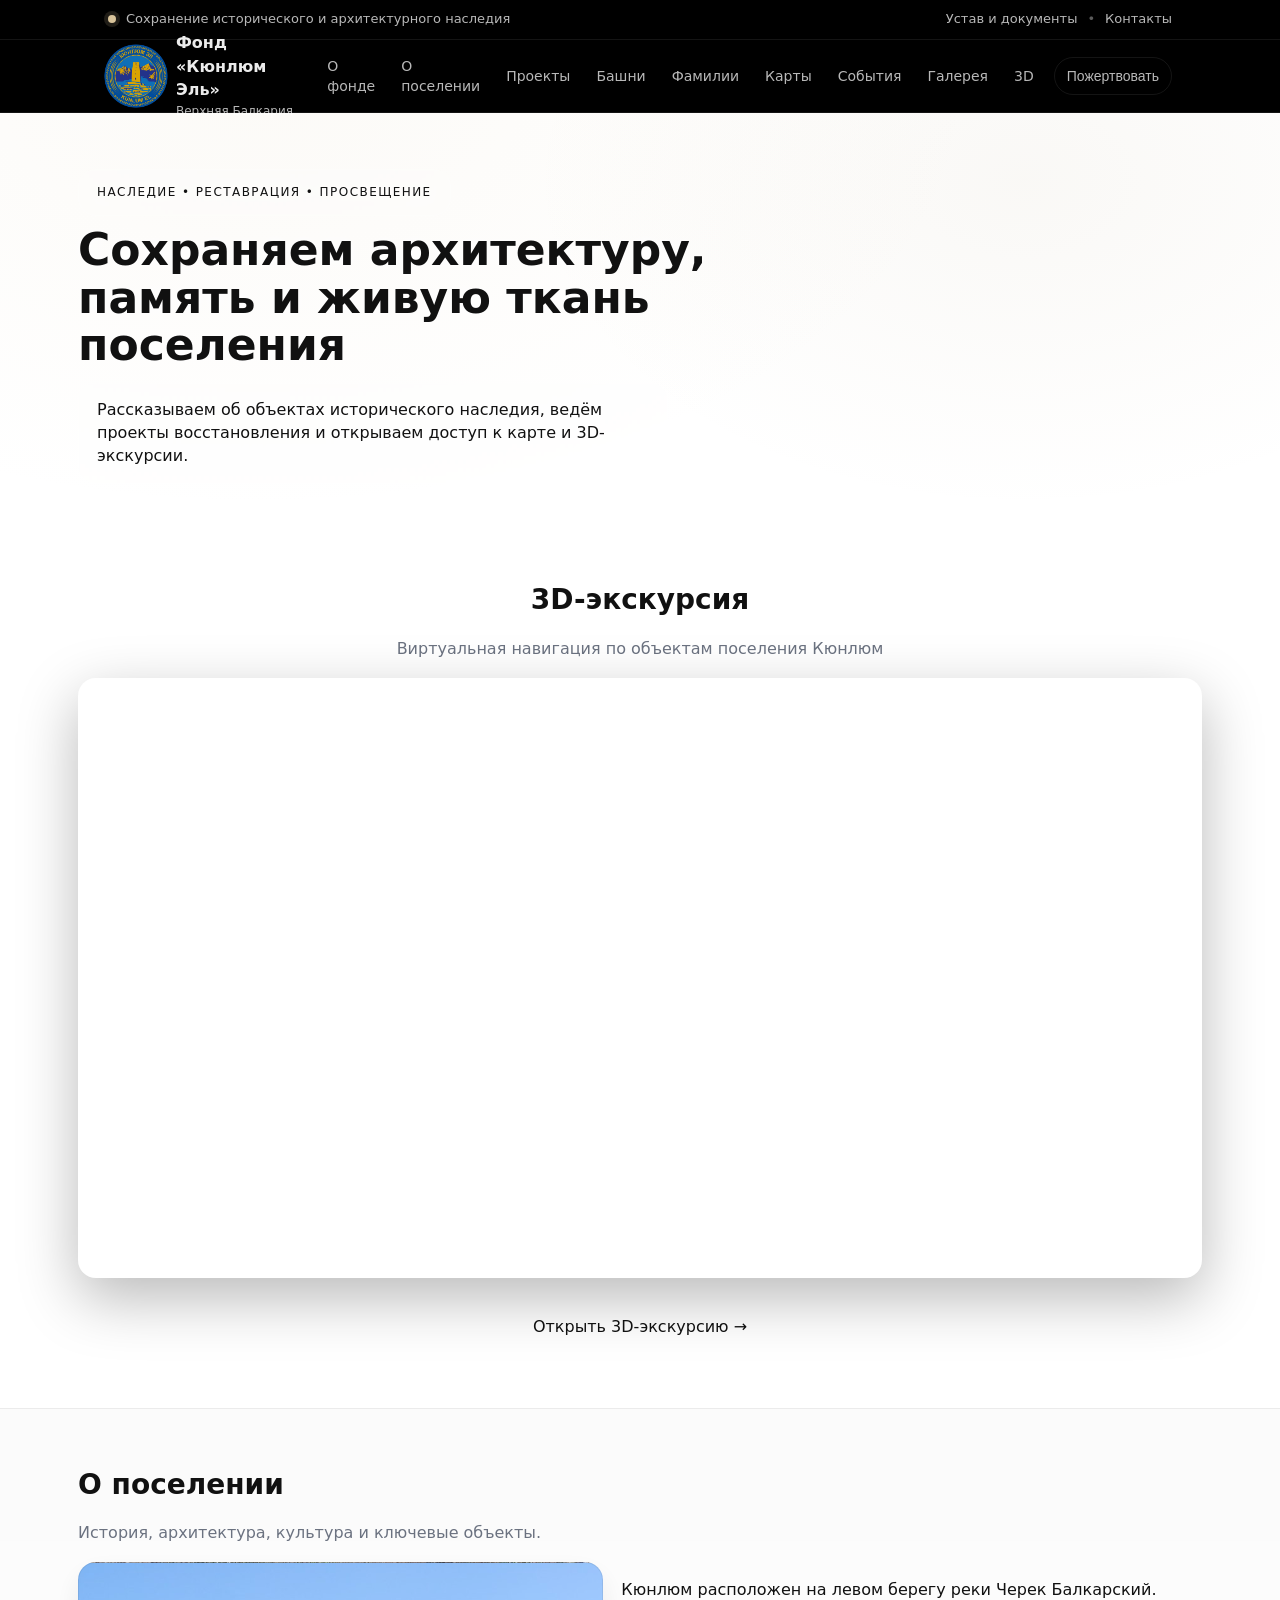
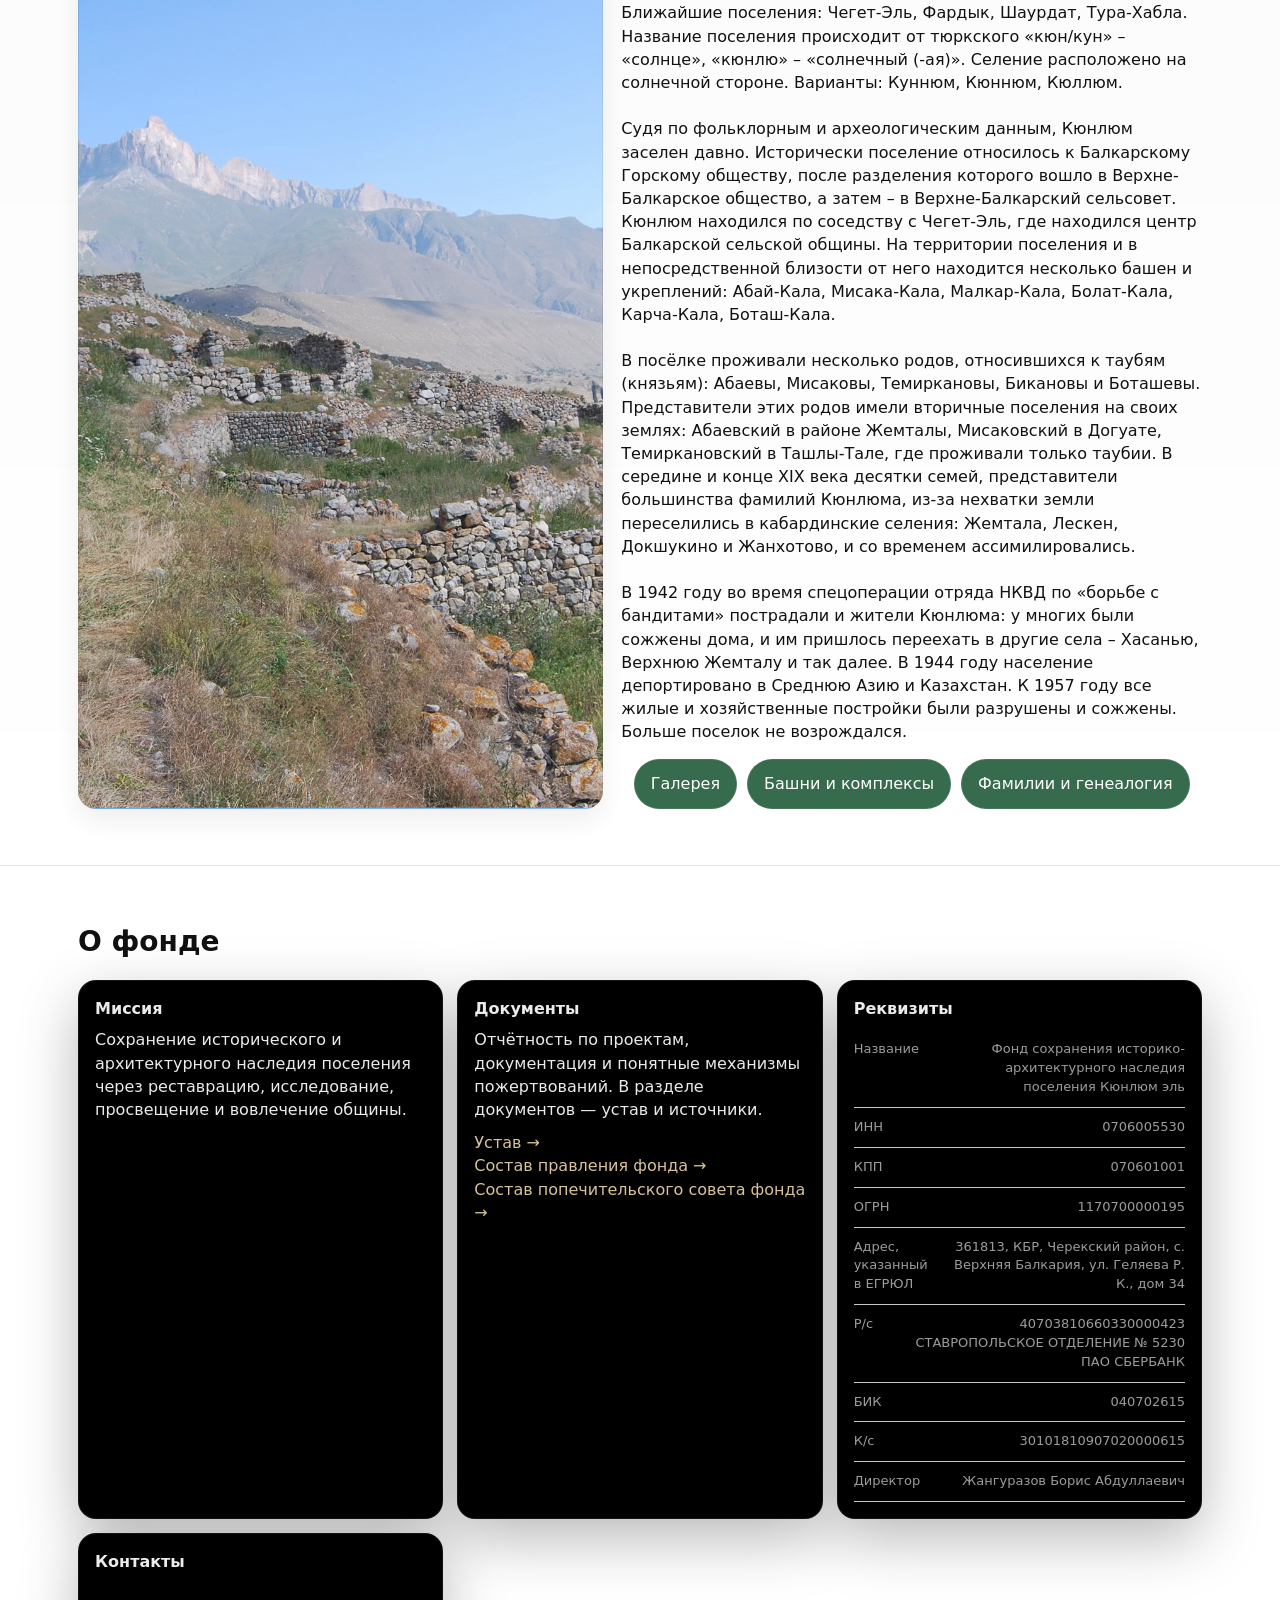
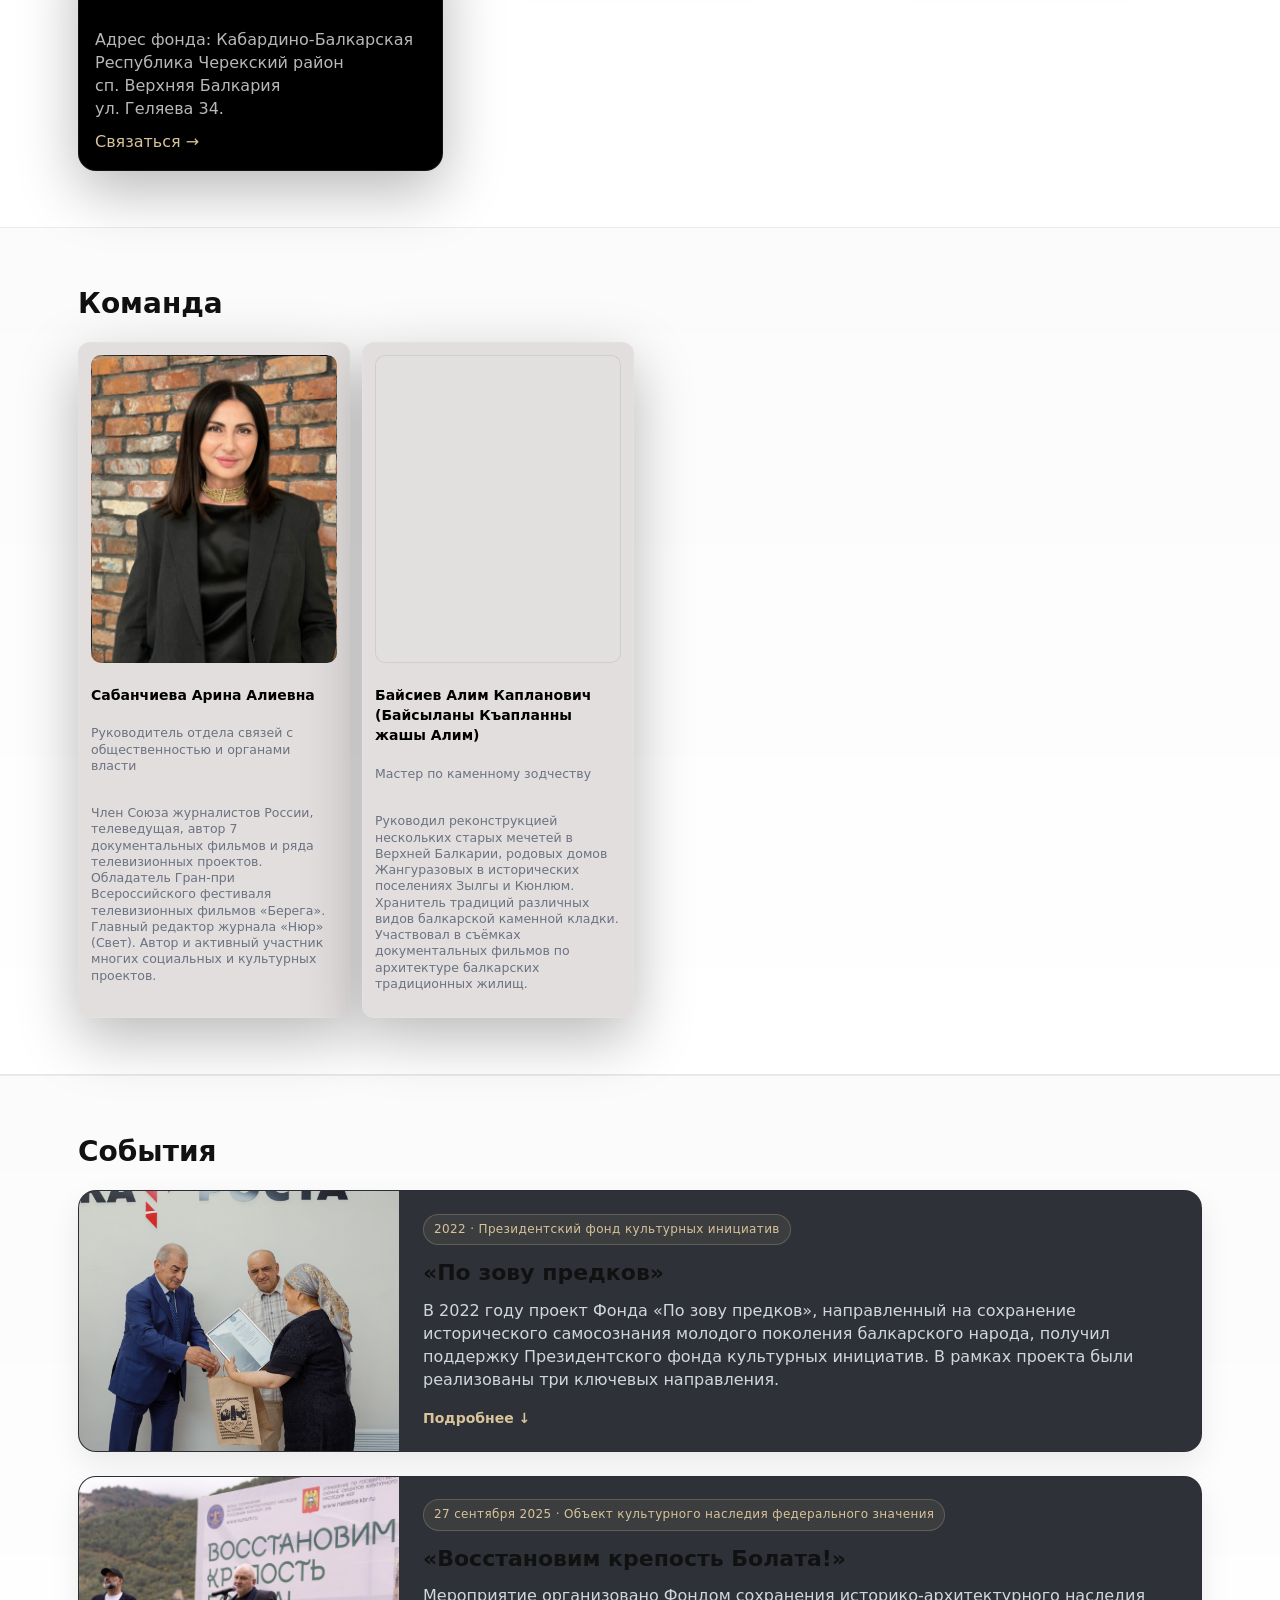
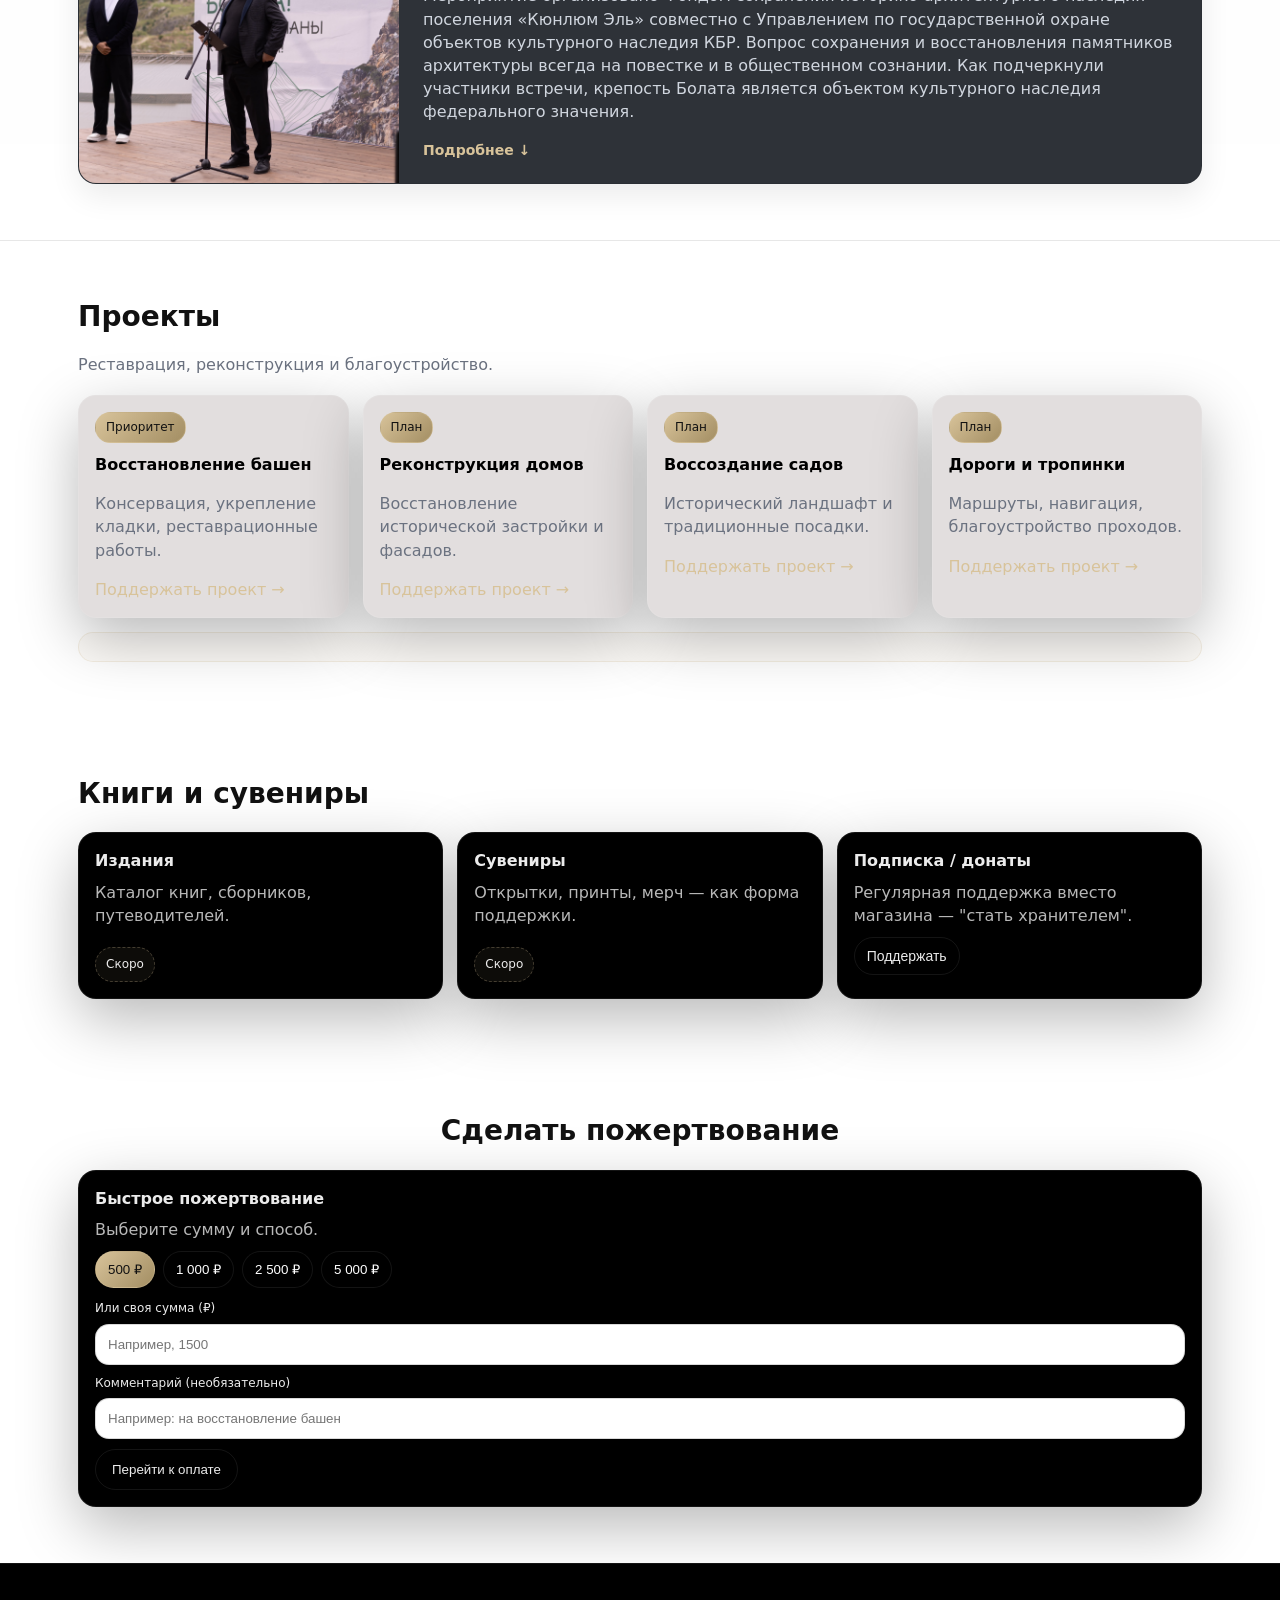
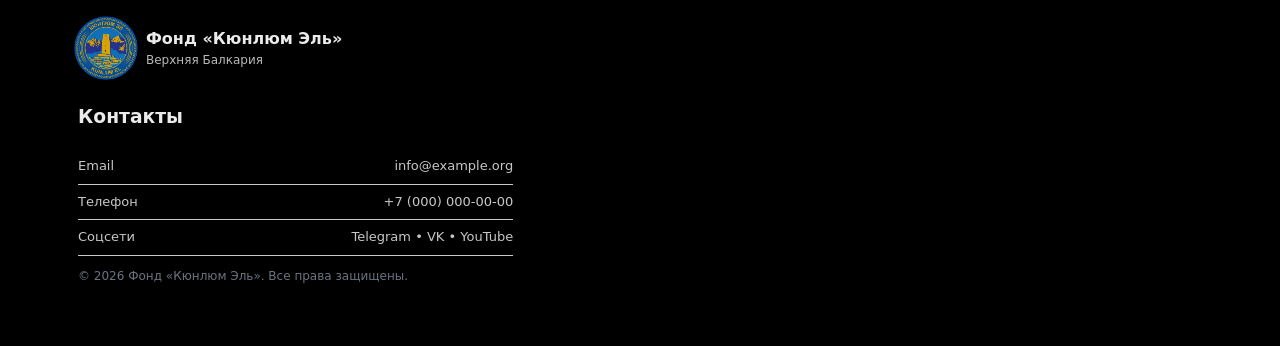
==== commit 556aa1a4: "prechange commit" ====
--- a/index.html
+++ b/index.html
@@ -9,6 +9,8 @@
     content="Фонд «Кюнлюм Эль»: сохранение исторического и архитектурного наследия поселения. Проекты реставрации, карты объектов, 3D-экскурсия, пожертвования."
   />
   <link rel="stylesheet" href="styles.css" />
+  <link rel="icon" type="image/png" href="images/logo/kunlum_corcle-01.png" />
+  <link rel="apple-touch-icon" href="images/logo/favicon.png" />
 </head>
 
 <body>
@@ -31,7 +33,7 @@
   <header class="header" id="top">
     <div class="container header__inner">
       <a class="brand" href="#top" aria-label="На главную">
-        <div class="brand__mark" aria-hidden="true">КЭ</div>
+        <img class="brand__mark brand__mark--img" src="images/logo/kunlum_corcle-01.png" alt="Фонд Кюнлюм Эль" />
         <div class="brand__text">
           <div class="brand__title">Фонд «Кюнлюм Эль»</div>
           <div class="brand__subtitle">Верхняя Балкария</div>
@@ -56,7 +58,7 @@
           <a href="towers.html">Башни</a>
           <a href="families.html">Фамилии</a>
           <a href="#maps">Карты</a>
-          <a href="#events">Афиша</a>
+          <a href="#events">События</a>
           <a href="/gallery.html">Галерея</a>
           <a href="#tour">3D</a>
           <button class="btn btn--primary btn--small" id="donateBtnTop">
@@ -78,24 +80,6 @@
           Рассказываем об объектах исторического наследия, ведём проекты
           восстановления и открываем доступ к карте и 3D-экскурсии.
         </p>
-
-        <div class="hero__actions">
-          <a class="btn btn--ghost" href="#maps">Открыть карту объектов</a>
-          <button class="btn btn--primary" id="donateBtnHero">
-            Сделать пожертвование
-          </button>
-        </div>
-
-        <div class="hero__stats">
-          <div class="stat">
-            <div class="stat__num">35+</div>
-            <div class="stat__label">фамилий и родовых линий</div>
-          </div>
-          <div class="stat">
-            <div class="stat__num">3D</div>
-            <div class="stat__label">виртуальная экскурсия</div>
-          </div>
-        </div>
       </div>
     </div>
   </section>
@@ -561,13 +545,13 @@
   <footer class="footer" id="contacts">
     <div class="container footer__inner">
       <div class="footer__col">
-        <div class="brand brand--footer">
-          <div class="brand__mark" aria-hidden="true">КЭ</div>
+        <a class="brand" href="#top" aria-label="На главную">
+          <img class="brand__mark brand__mark--img" src="images/logo/kunlum_corcle-01.png" alt="Фонд Кюнлюм Эль" />
           <div class="brand__text">
             <div class="brand__title">Фонд «Кюнлюм Эль»</div>
-            <div class="brand__subtitle">Сохранение наследия</div>
+            <div class="brand__subtitle">Верхняя Балкария</div>
           </div>
-        </div>
+        </a>
 
 
       <div class="footer__col">
@@ -598,49 +582,6 @@
       </div>
     </div>
   </footer>
-
-  <!-- Donate modal -->
-  <div
-    class="modal"
-    id="donateModal"
-    aria-hidden="true"
-    role="dialog"
-    aria-modal="true"
-    aria-label="Пожертвование"
-  >
-    <div class="modal__backdrop" data-close="true"></div>
-    <div class="modal__dialog" role="document">
-      <div class="modal__head">
-        <div class="modal__title">Пожертвование</div>
-        <button class="modal__close" aria-label="Закрыть" data-close="true">
-          ×
-        </button>
-      </div>
-
-      <div class="modal__body">
-        <p class="muted">
-          Ддемо-окно. Здесь подключается платёжный провайдер. Сумма:
-          <strong id="modalAmount">—</strong>.
-        </p>
-
-        <div class="panel panel--soft">
-          <div class="small muted">Рекомендация по реализации:</div>
-          <ul class="small">
-            <li>агрегатор платежей (карты + Apple/Google Pay)</li>
-            <li>разовые + регулярные пожертвования</li>
-            <li>авто-чеки/квитанции и отчётность</li>
-          </ul>
-        </div>
-
-        <div class="actions">
-          <a class="btn btn--ghost" href="#donate" id="modalToSection">
-            Перейти в раздел пожертвований
-          </a>
-          <button class="btn btn--primary" data-close="true">Понятно</button>
-        </div>
-      </div>
-    </div>
-  </div>
 
   <!-- Filters modal -->
   <div
--- a/styles.css
+++ b/styles.css
@@ -15,6 +15,10 @@
   --shadow-dark: 0 20px 60px rgba(0, 0, 0, 0.28);
   --r: 18px;
   --container: 1160px;
+  --green: #376b4d;
+  --green-bright: #4a8a64;
+  --green-soft: rgba(55, 107, 77, .14);
+  --green-line: rgba(55, 107, 77, .45);
 }
 
 /* ========== RESET & BASE ========== */
@@ -1030,7 +1034,7 @@
 .familyCard__summary {
   display: flex;
   align-items: center;
-  gap: 14px;
+  gap: 3px;
   padding: 12px;
   transition: background 0.2s ease;
 }
@@ -1723,4 +1727,459 @@
   -webkit-line-clamp: 2;
   -webkit-box-orient: vertical;
   overflow: hidden;
-}+}
+
+/* Логотип вместо плашки КЭ */
+.brand__mark--img{
+  width: 42px;
+  height: 42px;
+  border-radius: 14px;
+  object-fit: contain;
+  background: transparent;
+  border: none;
+  padding: 0;
+  display: block;
+}
+
+.brand--footer .brand__mark--img{
+  width: 46px;
+  height: 46px;
+}
+
+//* ============================================
+   Генеалогическая информация — карточки
+   ============================================ */
+
+.genealogyList{
+  display:grid;
+  gap:20px;
+  margin-top:20px;
+}
+
+.genealogyItem{
+  border: 1px solid var(--green-line);
+  background: #fff;
+  border-radius: var(--r);
+  overflow:hidden;
+  transition: border-color .2s ease, transform .15s ease, box-shadow .2s ease;
+  margin: 5px;
+}
+
+.genealogyItem:hover{
+  border-color: var(--green-bright);
+  transform: translateY(-1px);
+  box-shadow: 0 8px 24px rgba(0,0,0,.25);
+}
+
+.genealogyItem__summary{
+  list-style: none;
+  cursor: pointer;
+  padding: 16px 20px;
+  display: flex;
+  align-items: center;
+  justify-content: space-between;
+  gap: 14px;
+  user-select: none;
+  transition: background .15s ease;
+}
+
+.genealogyItem__summary::-webkit-details-marker{ display:none; }
+.genealogyItem__summary::marker{ content:""; }
+
+.genealogyItem__summary:hover{
+  background: rgba(55, 107, 77, .06);
+}
+
+.genealogyItem__name{
+  font-size: 17px;
+  font-weight: 700;
+  color: #0b0e12;
+  letter-spacing: .01em;
+}
+
+/* Зелёная кнопка-pill справа */
+.genealogyItem__summary::after{
+  content: "Подробнее ⌄";
+  display: inline-flex;
+  align-items: center;
+  flex-shrink: 0;
+  font-size: 13px;
+  font-weight: 600;
+  color: #fff;
+  padding: 6px 14px;
+  border: 1px solid var(--green-line);
+  background: var(--green);
+  border-radius: 999px;
+  transition: background .15s ease, border-color .15s ease;
+}
+
+.genealogyItem:hover .genealogyItem__summary::after{
+  background: var(--green-bright);
+  border-color: var(--green-bright);
+}
+
+.genealogyItem[open]{
+  border-color: var(--green-bright);
+}
+
+.genealogyItem[open] .genealogyItem__summary{
+  background: rgba(55, 107, 77, .06);
+  border-bottom: 1px solid var(--green-line);
+}
+
+.genealogyItem[open] .genealogyItem__summary::after{
+  content: "Свернуть ⌃";
+  background: var(--green-bright);
+  border-color: var(--green-bright);
+}
+
+.genealogyItem__content{
+  padding: 18px 20px 20px;
+  color: #2a3340;
+  animation: genealogyFadeIn .25s ease;
+}
+
+.genealogyItem__content p{
+  margin: 0 0 12px;
+  line-height: 1.6;
+}
+
+.genealogyItem__content p:last-child{
+  margin-bottom: 0;
+}
+
+@keyframes genealogyFadeIn{
+  from{ opacity: 0; transform: translateY(-4px); }
+  to{ opacity: 1; transform: translateY(0); }
+}
+
+.genealogyGallery{
+  margin-top: 14px;
+  display: grid;
+  grid-template-columns: repeat(auto-fill, minmax(180px, 1fr));
+  gap: 10px;
+}
+
+.genealogyGallery--stack{
+  grid-template-columns: 1fr;
+  max-width: 720px;
+}
+
+.genealogyGallery img{
+  width: 100%;
+  height: auto;
+  display: block;
+  border-radius: 12px;
+  border: 1px solid var(--line);
+  background: rgba(255,255,255,.03);
+  cursor: zoom-in;
+  transition: transform .15s ease, border-color .15s ease;
+}
+
+.genealogyGallery img:hover{
+  transform: translateY(-2px);
+  border-color: var(--green-line);
+}
+
+@media (max-width: 640px){
+  .genealogyItem__summary{
+    padding: 14px 16px;
+    gap: 10px;
+  }
+  .genealogyItem__name{
+    font-size: 15px;
+  }
+  .genealogyItem__summary::after{
+    font-size: 12px;
+    padding: 5px 12px;
+  }
+  .genealogyItem__content{
+    padding: 14px 16px 18px;
+  }
+}
+  
+  /* Галерея внутри карточки (Сабанчиевы, Табаксоевы) */
+  .genealogyGallery{
+    margin-top: 14px;
+    display: grid;
+    grid-template-columns: repeat(auto-fill, minmax(180px, 1fr));
+    gap: 10px;
+  }
+  
+  .genealogyGallery--stack{
+    grid-template-columns: 1fr;
+    max-width: 720px;
+  }
+  
+  .genealogyGallery img{
+    width: 100%;
+    height: auto;
+    display: block;
+    border-radius: 12px;
+    border: 1px solid var(--line);
+    background: rgba(255,255,255,.03);
+    cursor: zoom-in;
+    transition: transform .15s ease, border-color .15s ease;
+  }
+  
+  .genealogyGallery img:hover{
+    transform: translateY(-2px);
+    border-color: rgba(216,195,154,.40);
+  }
+  
+  /* Мобильные */
+  @media (max-width: 640px){
+    .genealogyItem__summary{
+      padding: 14px 16px;
+      gap: 10px;
+    }
+    .genealogyItem__name{
+      font-size: 15px;
+    }
+    .genealogyItem__summary::after{
+      font-size: 12px;
+      padding: 5px 12px;
+    }
+    .genealogyItem__content{
+      padding: 14px 16px 18px;
+    }
+  }
+
+  /* ============================================
+   Family cards — compact, matching genealogy style
+   ============================================ */
+
+.familyCard{
+  min-width: 154px;
+  max-width: 154px;
+  background: #fff;
+  border: 1px solid var(--green-line);
+  transition: border-color .15s ease, box-shadow .2s ease, transform .15s ease;
+}
+
+.familyCard:hover{
+  border-color: var(--green-bright);
+  transform: translateY(-1px);
+  box-shadow: 0 8px 24px rgba(0,0,0,.25);
+}
+
+.familyCard--compact > summary.familyCard__summary{
+  display: flex;
+  align-items: center;
+  gap: 1px;
+  padding: 4px;
+}
+
+.familyCard__img{
+  width: 46px;
+  height: 46px;
+  flex-shrink: 0;
+  border-radius: 10px;
+  border: 1px solid var(--green-line);
+  background-size: cover;
+  background-position: center;
+}
+
+.familyCard__head{
+  min-width: 0;
+  flex: 1;
+}
+
+.familyCard__head h3{
+  margin: 0;
+  font-size: 13px;
+  line-height: 1.2;
+  color: #0b0e12;
+}
+
+.familyCard__head p,
+.familyCard__head .muted{
+  margin: 2px 0 0;
+  font-size: 11px;
+  line-height: 1.2;
+  color: #5a6573;
+}
+
+.familyCard__toggle{
+  display: inline-block;
+  margin-top: 3px;
+  font-size: 10px;
+  font-weight: 600;
+  color: var(--green-bright);
+}
+
+.familyCard[open]{
+  border-color: var(--green-bright);
+}
+
+.familyCard__dropdown{
+  border-top: 1px solid var(--green-line);
+  color: #2a3340;
+}
+
+/* ============================================
+   families.html — страница «Фамилии и генеалогия»
+   ============================================ */
+
+   .familiesGridPage{
+    display: flex;
+    flex-wrap: wrap;
+    gap: 3px;
+  }
+  
+  .breadcrumb{
+    display: flex;
+    gap: 6px;
+    align-items: center;
+    font-size: 13px;
+    color: var(--muted);
+    margin-bottom: 14px;
+  }
+  
+  .breadcrumb a{
+    color: var(--accent);
+  }
+  
+  .breadcrumb a:hover{
+    color: #f0e3c7;
+  }
+  
+  .familyCard__stats{
+    display: flex;
+    flex-wrap: wrap;
+    gap: 6px;
+    margin-top: 10px;
+  }
+  
+  .familyCard__stat{
+    font-size: 12px;
+    padding: 4px 10px;
+    border: 1px solid var(--line);
+    border-radius: 999px;
+    background: rgba(255,255,255,.03);
+  }
+  
+  .familyCard__stat strong{
+    color: var(--text);
+  }
+  
+  .familyCard__facts{
+    margin-top: 14px;
+    display: grid;
+    gap: 12px;
+  }
+  
+  .familyCard__fact{
+    font-size: 14px;
+    line-height: 1.6;
+    color: var(--muted);
+    padding: 10px 12px;
+    border: 1px solid var(--line);
+    border-radius: 12px;
+    background: rgba(255,255,255,.03);
+  }
+  
+  .familyCard__statsGrid{
+    display: grid;
+    grid-template-columns: repeat(2, minmax(0, 1fr));
+    gap: 8px;
+  }
+  
+  .familyCard__statRow{
+    display: flex;
+    justify-content: space-between;
+    align-items: center;
+    gap: 10px;
+    padding: 10px 12px;
+    border: 1px solid var(--line);
+    border-radius: 12px;
+    background: rgba(255,255,255,.03);
+  }
+  
+  .familyCard__statLabel{
+    font-size: 13px;
+    color: var(--muted);
+  }
+  
+  .familyCard__statValue{
+    font-size: 14px;
+    color: var(--text);
+  }
+  
+  @media (max-width: 640px){
+    .familyCard__statsGrid{
+      grid-template-columns: 1fr;
+    }
+  }
+
+  .hero .lead, .eyebrow{
+    display:inline-block;
+    padding:14px 18px;
+    background:rgba(255,255,255,.15);
+    backdrop-filter:blur(1px);
+    -webkit-backdrop-filter:blur(4px);
+    border:1px solid rgba(255,255,255,.15);
+    border-radius:18px;
+    color:#111;
+  }
+
+  .header__inner{
+    min-height:72px;
+    padding-top:8px;
+    padding-bottom:8px;
+  }
+  
+  .header{
+    overflow:visible;
+  }
+  
+  .header__inner{
+    min-height:72px;
+    height:72px;
+    padding-top:0;
+    padding-bottom:0;
+    display:flex;
+    align-items:center;
+  }
+  
+  .brand{
+    display:flex;
+    align-items:center;
+    gap:12px;
+    height:72px;
+  }
+  
+  .brand__mark--img{
+    width:56px;
+    height:56px;
+    object-fit:contain;
+    flex-shrink:0;
+    transform:scale(1.45);
+    transform-origin:center;
+    display:block;
+  }
+  
+  .brand__text{
+    display:flex;
+    flex-direction:column;
+    justify-content:center;
+    min-width:0;
+  }
+  
+  @media (max-width: 640px){
+    .header__inner{
+      min-height:64px;
+      height:64px;
+    }
+  
+    .brand{
+      height:64px;
+      gap:10px;
+    }
+  
+    .brand__mark--img{
+      width:46px;
+      height:46px;
+      transform:scale(1.35);
+    }
+  }
